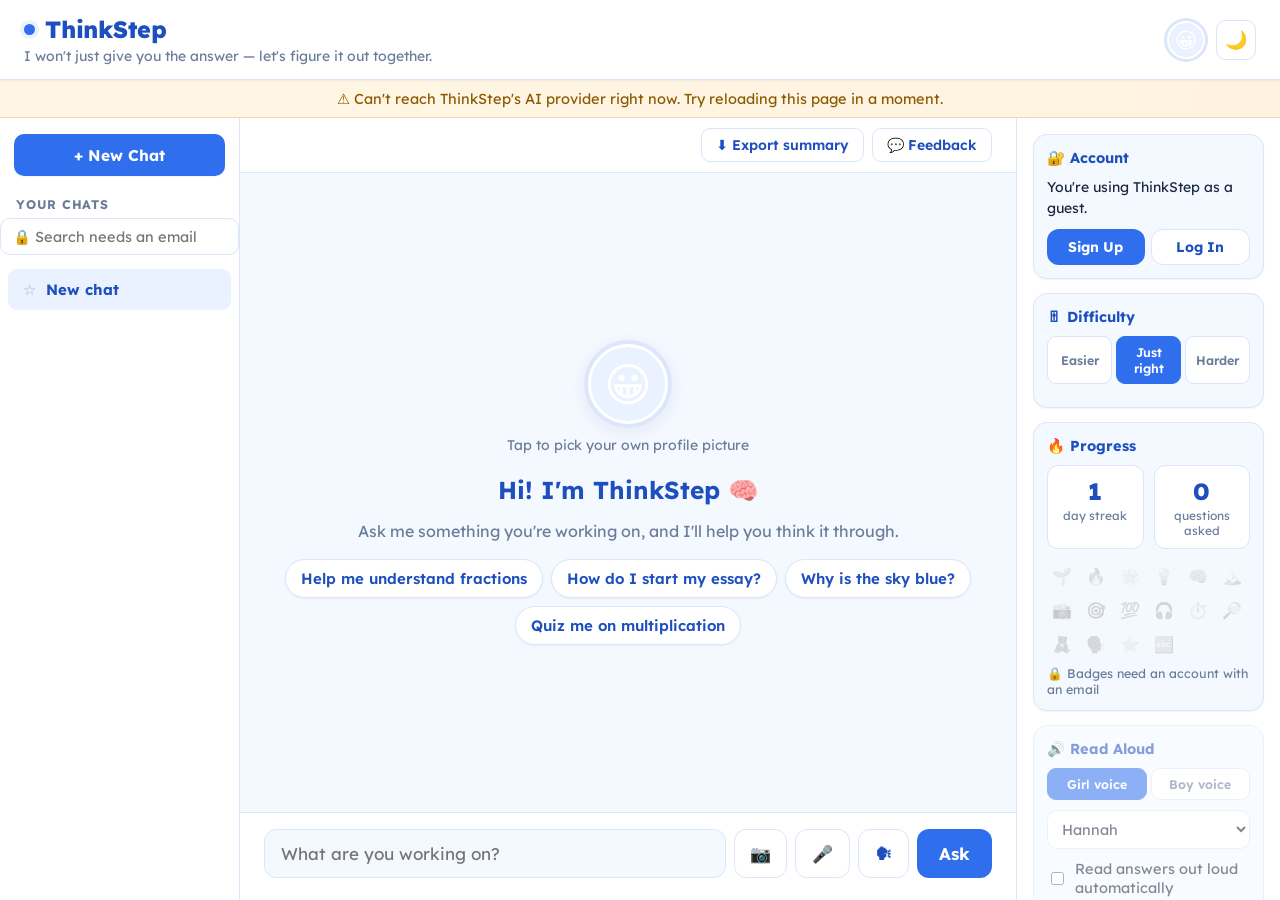
==== static/index.html @ eb40f855 "Install as app, holiday greetings, Groq-only balancer" ====
<!DOCTYPE html>
<html lang="en">
<head>
<meta charset="UTF-8">
<meta name="viewport" content="width=device-width, initial-scale=1.0, maximum-scale=1, viewport-fit=cover">
<title>ThinkStep — Learn, don't just get answers</title>
<link rel="icon" type="image/svg+xml" href="/static/favicon.svg">
<link rel="icon" type="image/png" href="/static/favicon.png">
<link rel="apple-touch-icon" href="/static/apple-touch-icon.png">
<link rel="manifest" href="/manifest.webmanifest">
<meta name="theme-color" content="#2f6fed">
<meta name="mobile-web-app-capable" content="yes">
<meta name="apple-mobile-web-app-capable" content="yes">
<meta name="apple-mobile-web-app-title" content="ThinkStep">
<meta name="apple-mobile-web-app-status-bar-style" content="default">
<link rel="preload" href="/static/fonts/lexend-latin-wght-normal.woff2" as="font" type="font/woff2" crossorigin>
<link rel="stylesheet" href="/static/fonts/lexend.css">
<script>
  // Night mode is applied before the page draws, so it never flashes white.
  try {
    const t = localStorage.getItem('thinkstep_theme');
    if (t === 'dark' || (!t && matchMedia('(prefers-color-scheme: dark)').matches)) {
      document.documentElement.dataset.theme = 'dark';
    }
    if (localStorage.getItem('thinkstep_font') === 'dyslexic') document.documentElement.dataset.font = 'dyslexic';
  } catch (e) {}
</script>
<style>
  button, input, textarea, select { font-family: inherit; } /* lexend */
  :root {
    --bg: #f4f8ff;
    --card: #ffffff;
    --primary: #2f6fed;
    --primary-dark: #1e4fbf;
    --primary-light: #eaf1ff;
    --accent: #7fb2ff;
    --text: #1b2740;
    --muted: #6b7c99;
    --border: #dbe6fb;
    --bubble-user: #2f6fed;
    --bubble-user-text: #ffffff;
    --bubble-ai: #eef4ff;
    --radius: 16px;
    --shadow-sm: 0 1px 2px rgba(30, 60, 130, 0.06);
    --shadow-md: 0 4px 16px rgba(30, 60, 130, 0.08);
    --ease: cubic-bezier(.4,0,.2,1);
  }
  * { box-sizing: border-box; }
  html { scrollbar-width: thin; scrollbar-color: var(--accent) transparent; }
  ::-webkit-scrollbar { width: 8px; height: 8px; }
  ::-webkit-scrollbar-track { background: transparent; }
  ::-webkit-scrollbar-thumb { background: #c3d7fb; border-radius: 8px; }
  ::-webkit-scrollbar-thumb:hover { background: var(--accent); }

  body {
    margin: 0;
    font-family: 'Lexend Variable', 'Segoe UI', system-ui, sans-serif;
    background: var(--bg);
    color: var(--text);
    height: 100vh;
    height: 100dvh;
    overflow: hidden;
    -webkit-font-smoothing: antialiased;
  }
  .app {
    display: grid;
    grid-template-columns: 240px 1fr 264px;
    grid-template-rows: auto auto 1fr;
    height: 100vh;
    height: 100dvh;
  }
  header {
    grid-column: 1 / 4;
    padding: 14px 24px;
    display: flex;
    align-items: center;
    justify-content: space-between;
    border-bottom: 1px solid var(--border);
    background: var(--card);
    box-shadow: var(--shadow-sm);
    position: relative;
    z-index: 2;
  }
  .brand {
    display: flex;
    align-items: center;
    gap: 10px;
    font-weight: 800;
    font-size: 23.5px;
    color: var(--primary-dark);
    letter-spacing: -0.01em;
  }
  .brand span.dot {
    width: 11px;
    height: 11px;
    border-radius: 50%;
    background: var(--primary);
    display: inline-block;
    box-shadow: 0 0 0 4px var(--primary-light);
  }
  .tagline {
    font-size: 14px;
    color: var(--muted);
    margin-top: 3px;
  }
  .model-picker {
    display: flex;
    align-items: center;
    gap: 8px;
  }

  /* CONNECTION BANNER */
  #connBanner {
    display: none;
    grid-column: 1 / 4;
    background: linear-gradient(90deg, #fff6e5, #fff3e0);
    color: #8a5a00;
    border-bottom: 1px solid #f0d9a8;
    padding: 9px 24px;
    font-size: 14.5px;
    text-align: center;
  }
  #connBanner.show { display: block; animation: slideDown .2s var(--ease); }
  #connBanner code {
    background: rgba(0,0,0,0.06);
    padding: 1px 6px;
    border-radius: 5px;
  }

  /* SEASONAL BANNER (summer / back-to-school) */
  #seasonalBanner {
    display: none;
    grid-column: 1 / 4;
    align-items: center;
    justify-content: center;
    gap: 10px;
    padding: 10px 24px;
    font-size: 15px;
    font-weight: 600;
    text-align: center;
  }
  #seasonalBanner.show { display: flex; animation: slideDown .2s var(--ease); }
  #seasonalBanner.summer {
    background: linear-gradient(90deg, #fff8e1, #fff3d6);
    color: #8a6300;
    border-bottom: 1px solid #f5deA0;
  }
  #seasonalBanner.backtoschool {
    background: linear-gradient(90deg, #eaf1ff, #e3edff);
    color: var(--primary-dark);
    border-bottom: 1px solid var(--border);
  }
  #seasonalBanner .close-banner {
    background: none;
    border: none;
    font-size: 17px;
    cursor: pointer;
    color: inherit;
    opacity: .6;
    padding: 0 2px;
  }
  #seasonalBanner .close-banner:hover { opacity: 1; }
  @keyframes slideDown {
    from { opacity: 0; transform: translateY(-6px); }
    to { opacity: 1; transform: translateY(0); }
  }

  /* LEFT SIDEBAR */
  .sidebar-left {
    border-right: 1px solid var(--border);
    background: var(--card);
    display: flex;
    flex-direction: column;
    overflow-y: auto;
  }
  .sidebar-left .section-title {
    padding: 16px 16px 6px;
    font-size: 12.5px;
    letter-spacing: .06em;
    text-transform: uppercase;
    color: var(--muted);
    font-weight: 700;
  }
  #newChatBtn {
    margin: 16px 14px 4px;
    padding: 11px;
    background: var(--primary);
    color: white;
    border: none;
    border-radius: 10px;
    font-weight: 700;
    font-size: 15.5px;
    cursor: pointer;
    box-shadow: var(--shadow-sm);
    transition: background .15s var(--ease), transform .1s var(--ease), box-shadow .15s var(--ease);
  }
  #newChatBtn:hover { background: var(--primary-dark); box-shadow: var(--shadow-md); transform: translateY(-1px); }
  #newChatBtn:active { transform: translateY(0); }
  #chatList {
    list-style: none;
    margin: 0;
    padding: 4px 8px 12px;
    flex: 1;
  }
  #chatList li {
    display: flex;
    align-items: center;
    justify-content: space-between;
    gap: 6px;
    padding: 10px 11px;
    border-radius: 9px;
    cursor: pointer;
    font-size: 15px;
    color: var(--text);
    margin-bottom: 2px;
    transition: background .12s var(--ease);
  }
  #chatList li:hover { background: var(--primary-light); }
  #chatList li.active { background: var(--primary-light); font-weight: 700; color: var(--primary-dark); }
  #chatList li .title {
    overflow: hidden;
    text-overflow: ellipsis;
    white-space: nowrap;
    flex: 1;
  }
  #chatList li .del {
    opacity: 0;
    color: var(--muted);
    font-size: 17px;
    padding: 0 4px;
    transition: opacity .12s var(--ease), color .12s var(--ease);
  }
  #chatList li:hover .del { opacity: 1; }
  #chatList li .del:hover { color: #d64545; }
  /* On any touch device (phones AND tablets — not just narrow screens),
     there's no hover, so the delete button would otherwise be invisible
     and untappable. Show it always when the device has no real hover. */
  @media (hover: none) {
    #chatList li .del { opacity: 1; }
  }

  /* MAIN CHAT */
  .chat-area {
    position: relative;
    display: flex;
    flex-direction: column;
    height: 100%;
    overflow: hidden;
    background: var(--bg);
  }
  .chat-toolbar {
    display: flex;
    justify-content: flex-end;
    gap: 8px;
    padding: 10px 24px;
    border-bottom: 1px solid var(--border);
    background: var(--card);
  }
  #feedbackLink {
    padding: 7px 14px;
    font-size: 14px;
    background: white;
    color: var(--primary-dark);
    border: 1px solid var(--border);
    border-radius: 9px;
    font-weight: 600;
    transition: background .15s var(--ease);
  }
  #feedbackLink:hover { background: var(--primary-light); }
  #exportBtn {
    padding: 7px 14px;
    font-size: 14px;
    background: white;
    color: var(--primary-dark);
    border: 1px solid var(--border);
    border-radius: 9px;
    font-weight: 600;
    transition: background .12s var(--ease), border-color .12s var(--ease);
  }
  #exportBtn:hover { background: var(--primary-light); border-color: var(--accent); }

  main {
    flex: 1;
    min-height: 0;
    overflow-y: auto;
    padding: 24px;
    display: flex;
    flex-direction: column;
    gap: 14px;
  }
  .msg {
    max-width: 75%;
    padding: 12px 16px;
    border-radius: var(--radius);
    line-height: 1.6;
    font-size: 18px;
    white-space: pre-wrap;
    overflow-wrap: anywhere;   /* long links/numbers wrap instead of spilling out */
    box-shadow: var(--shadow-sm);
    animation: msgIn .18s var(--ease);
  }
  @keyframes msgIn {
    from { opacity: 0; transform: translateY(6px); }
    to { opacity: 1; transform: translateY(0); }
  }
  .msg.user {
    align-self: flex-end;
    background: var(--bubble-user);
    color: var(--bubble-user-text);
    border-bottom-right-radius: 4px;
  }
  .msg.ai {
    align-self: flex-start;
    background: var(--bubble-ai);
    border: 1px solid var(--border);
    border-bottom-left-radius: 4px;
  }
  /* real stacked fractions and square roots in the tutor's replies */
  .frac {
    display: inline-flex;
    flex-direction: column;
    align-items: stretch;
    vertical-align: middle;
    text-align: center;
    font-size: .88em;
    line-height: 1.12;
    margin: 0 .14em;
    position: relative;
  }
  .frac .num { padding: 0 .22em .06em; border-bottom: 2px solid currentColor; }
  .frac .den { padding: .06em .22em 0; }
  .frac .sl {
    position: absolute; width: 1px; height: 1px; overflow: hidden;
    clip: rect(0 0 0 0); white-space: nowrap;
  }
  .sqrt { white-space: nowrap; }
  .sqrt .rt { font-size: 1.12em; margin-right: -.04em; }
  .sqrt .rad { border-top: 2px solid currentColor; padding: .05em .14em 0; }
  .msg.ai::before {
    content: "🧠 ThinkStep";
    display: block;
    font-size: 12.5px;
    font-weight: 700;
    color: var(--primary-dark);
    margin-bottom: 4px;
  }
  .typing-dots {
    display: inline-flex;
    gap: 4px;
    align-items: center;
    padding: 2px 0;
  }
  .typing-dots span {
    width: 7px;
    height: 7px;
    border-radius: 50%;
    background: var(--muted);
    animation: typingBounce 1.1s infinite ease-in-out;
  }
  .typing-dots span:nth-child(2) { animation-delay: .15s; }
  .typing-dots span:nth-child(3) { animation-delay: .3s; }
  @keyframes typingBounce {
    0%, 60%, 100% { transform: translateY(0); opacity: .5; }
    30% { transform: translateY(-4px); opacity: 1; }
  }
  .typing-note {
    display: block;
    font-size: 12.5px;
    color: var(--muted);
    margin-top: 6px;
  }
  footer {
    padding: 16px 24px 22px;
    background: var(--card);
    border-top: 1px solid var(--border);
  }
  #form {
    display: flex;
    gap: 8px;
  }
  input#prompt {
    flex: 1;
    min-width: 0;
    padding: 13px 16px;
    border-radius: 12px;
    border: 1px solid var(--border);
    font-size: 17px;
    outline: none;
    background: var(--bg);
    transition: border-color .15s var(--ease), background .15s var(--ease), box-shadow .15s var(--ease);
  }
  input#prompt:focus { border-color: var(--primary); background: white; box-shadow: 0 0 0 3px var(--primary-light); }
  button {
    padding: 0 22px;
    border: none;
    border-radius: 12px;
    background: var(--primary);
    color: white;
    font-size: 17px;
    font-weight: 700;
    cursor: pointer;
    transition: background .15s var(--ease), transform .1s var(--ease), box-shadow .15s var(--ease);
    touch-action: manipulation;
    -webkit-tap-highlight-color: transparent;
  }
  button:hover { background: var(--primary-dark); box-shadow: var(--shadow-md); }
  button:active { transform: translateY(1px); }
  button:disabled { background: #b9c8e6; cursor: not-allowed; box-shadow: none; transform: none; }
  .empty-state {
    margin: auto;
    text-align: center;
    color: var(--muted);
    animation: msgIn .25s var(--ease);
  }
  .empty-state h2 { color: var(--primary-dark); margin-bottom: 6px; font-size: 24.5px; }
  .holiday-note {
    display: inline-block; background: var(--primary-light); color: var(--primary-dark);
    border: 1px solid var(--border); border-radius: 999px; padding: 6px 14px;
    font-size: 14.5px; font-weight: 600; margin: 0 0 10px; max-width: 100%;
    animation: holidayPop .5s var(--ease);
  }
  @keyframes holidayPop { from { opacity: 0; transform: scale(.92); } to { opacity: 1; transform: none; } }
  @media (prefers-reduced-motion: reduce) { .holiday-note { animation: none; } }
  .starter-row { display: flex; flex-wrap: wrap; justify-content: center; gap: 8px; margin-top: 18px; }
  .starter-chip {
    background: white; color: var(--primary-dark); border: 1px solid var(--border);
    border-radius: 999px; padding: 9px 15px; font-size: 15px; font-weight: 600;
    box-shadow: var(--shadow-sm);
  }
  .starter-chip:hover { background: var(--primary-light); border-color: var(--primary); }
  .timer-display.done { color: #1f9d55; animation: timerPop .5s var(--ease) 3; }
  @keyframes timerPop { 50% { transform: scale(1.08); } }
  #jumpDown {
    position: absolute; left: 50%; bottom: 92px; transform: translateX(-50%);
    display: none; padding: 7px 14px; border-radius: 999px; font-size: 14px;
    box-shadow: var(--shadow-md); z-index: 5;
  }
  #jumpDown.show { display: block; }
  @media (prefers-reduced-motion: reduce) {
    *, *::before, *::after { animation: none !important; transition: none !important; }
  }

  /* MIC BUTTON */
  #micBtn, #talkBtn {
    padding: 0 16px;
    background: white;
    color: var(--primary-dark);
    border: 1px solid var(--border);
  }
  #micBtn:hover, #talkBtn:hover { background: var(--primary-light); }
  #micBtn.recording {
    background: #d64545;
    color: white;
    border-color: #d64545;
    animation: pulse 1.1s infinite;
  }
  @keyframes pulse {
    0%, 100% { box-shadow: 0 0 0 0 rgba(214,69,69,.4); }
    50% { box-shadow: 0 0 0 6px rgba(214,69,69,0); }
  }
  #micBtn:disabled { opacity: .4; cursor: not-allowed; }

  /* ---------- HOMEWORK PHOTOS ---------- */
  #photoBtn {
    padding: 0 15px;
    background: white;
    color: var(--primary-dark);
    border: 1px solid var(--border);
  }
  #photoBtn:hover { background: var(--primary-light); }
  #photoBtn.has-photo { background: #e8f8ee; border-color: #22c55e; }
  #photoPreview {
    display: none;
    align-items: center;
    gap: 12px;
    margin-bottom: 10px;
    padding: 8px 10px;
    background: #f0fbf4;
    border: 1px solid #bfe9cf;
    border-radius: 14px;
    animation: msgIn .2s var(--ease);
  }
  #photoPreview.show { display: flex; }
  #photoPreview img {
    width: 54px; height: 54px; object-fit: cover;
    border-radius: 10px; border: 2px solid white; box-shadow: var(--shadow-sm);
  }
  #photoPreview .pp-text { flex: 1; font-size: 14.5px; color: #1d5b36; line-height: 1.35; }
  #photoPreview .pp-text small { display: block; color: #4f7a60; font-size: 12.5px; margin-top: 2px; }
  #photoPreview .pp-remove {
    background: white; color: #1d5b36; border: 1px solid #bfe9cf;
    width: 32px; height: 32px; padding: 0; border-radius: 50%; font-size: 15px; box-shadow: none;
  }
  #photoPreview .pp-remove:hover { background: #e3f6ea; }

  .photo-wrap {
    position: relative;
    display: block;
    width: min(340px, 100%);
    margin: 2px 0 10px auto;
    border-radius: 12px;
    overflow: hidden;
    cursor: zoom-in;
    background: #fff;
    box-shadow: 0 2px 10px rgba(0,0,0,.12);
  }
  .photo-wrap:last-child { margin-bottom: 2px; }
  .photo-wrap img { display: block; width: 100%; height: auto; }
  .photo-gone {
    font-size: 14px; opacity: .85; font-style: italic; margin-bottom: 6px;
  }
  /* while the photo is being read: a soft green scan line sweeps down */
  .photo-wrap.scanning::after {
    content: "";
    position: absolute; left: 0; right: 0; top: 0; height: 34%;
    background: linear-gradient(180deg, rgba(34,197,94,0) 0%, rgba(34,197,94,.28) 85%, rgba(34,197,94,.9) 100%);
    animation: photoScan 1.4s ease-in-out infinite;
  }
  @keyframes photoScan { from { transform: translateY(-100%); } to { transform: translateY(300%); } }

  /* the green box */
  .hw-box {
    position: absolute;
    border: 3px solid #22c55e;
    border-radius: 8px;
    /* gently dims the rest of the photo so the box stands out */
    box-shadow: 0 0 0 9999px rgba(15, 30, 20, .22), 0 0 16px 2px rgba(34,197,94,.75), inset 0 0 12px rgba(34,197,94,.35);
    pointer-events: none;
    animation: hwBoxIn .55s cubic-bezier(.2,.9,.3,1.2) both, hwBoxGlow 1.6s ease-in-out .6s 2;
  }
  .hw-box.all { box-shadow: 0 0 16px 2px rgba(34,197,94,.6); }
  @keyframes hwBoxIn {
    from { opacity: 0; transform: scale(1.18); }
    to   { opacity: 1; transform: scale(1); }
  }
  @keyframes hwBoxGlow {
    50% { border-color: #4ade80; filter: drop-shadow(0 0 6px rgba(74,222,128,.9)); }
  }
  .hw-tag {
    position: absolute;
    left: -3px; top: -27px;
    background: #16a34a;
    color: white;
    font-size: 12.5px;
    font-weight: 700;
    white-space: nowrap;
    padding: 3px 9px;
    border-radius: 7px 7px 7px 0;
    box-shadow: 0 2px 6px rgba(0,0,0,.2);
  }
  .hw-tag.inside { top: auto; bottom: 3px; left: 3px; border-radius: 6px; }

  /* big view of the photo, with every problem it found */
  #photoViewer {
    position: fixed; inset: 0; z-index: 200;
    display: none; align-items: center; justify-content: center; flex-direction: column;
    background: rgba(10, 20, 40, .82);
    padding: 20px;
  }
  #photoViewer.open { display: flex; animation: msgIn .2s var(--ease); }
  #photoViewer .pv-stage { position: relative; max-width: min(900px, 96vw); }
  #photoViewer .pv-stage img {
    display: block; max-width: 100%; max-height: 74vh; border-radius: 12px;
  }
  #photoViewer .pv-box {
    position: absolute;
    border: 2px dashed rgba(74,222,128,.95);
    border-radius: 8px;
    background: rgba(34,197,94,.08);
    cursor: pointer;
    padding: 0; box-shadow: none; min-height: 0;
    transition: background .15s var(--ease), border-color .15s var(--ease);
  }
  #photoViewer .pv-box:hover { background: rgba(34,197,94,.22); border-style: solid; }
  #photoViewer .pv-box.focus { border: 3px solid #22c55e; box-shadow: 0 0 18px rgba(34,197,94,.8); background: transparent; }
  #photoViewer .pv-box span {
    position: absolute; left: -2px; top: -24px;
    background: #16a34a; color: white; font-size: 12px; font-weight: 700;
    padding: 2px 8px; border-radius: 6px 6px 6px 0; white-space: nowrap;
  }
  #photoViewer .pv-hint { color: #dfe8ff; font-size: 15px; margin-top: 14px; text-align: center; }
  #photoViewer .pv-close {
    position: absolute; top: 14px; right: 16px;
    width: 42px; height: 42px; padding: 0; border-radius: 50%;
    background: rgba(255,255,255,.15); font-size: 20px;
  }
  .chat-area.drag-over::after {
    content: "📸 Drop your homework photo here";
    position: absolute; inset: 10px; z-index: 20;
    display: flex; align-items: center; justify-content: center;
    border: 3px dashed #22c55e; border-radius: 18px;
    background: rgba(240, 251, 244, .92);
    color: #1d5b36; font-size: 20px; font-weight: 700;
    pointer-events: none;
  }

  /* RIGHT SIDEBAR */
  .sidebar-right {
    border-left: 1px solid var(--border);
    background: var(--card);
    overflow-y: auto;
    padding: 16px;
  }
  .tool-card {
    background: var(--bg);
    border: 1px solid var(--border);
    border-radius: 14px;
    padding: 13px;
    margin-bottom: 14px;
    box-shadow: var(--shadow-sm);
    transition: box-shadow .15s var(--ease);
  }
  .tool-card:hover { box-shadow: var(--shadow-md); }
  .tool-card h3 {
    margin: 0 0 10px;
    font-size: 14.5px;
    color: var(--primary-dark);
    display: flex;
    align-items: center;
    gap: 6px;
  }
  .timer-display {
    font-size: 33.5px;
    font-weight: 800;
    text-align: center;
    color: var(--primary-dark);
    margin: 4px 0 10px;
    letter-spacing: .02em;
    font-variant-numeric: tabular-nums;
  }
  .timer-controls {
    display: flex;
    gap: 6px;
  }
  .feedback-card { background: linear-gradient(160deg, var(--primary-light), var(--card)); }
  .feedback-card-text {
    font-size: 13.5px;
    color: var(--muted);
    line-height: 1.5;
    margin: 0 0 10px;
  }
  .feedback-card-btn {
    display: block;
    text-align: center;
    text-decoration: none;
    box-shadow: var(--shadow-sm);
    transition: background .15s var(--ease), transform .1s var(--ease);
  }
  .feedback-card-btn:hover { background: var(--primary-dark); transform: translateY(-1px); }

  .timer-controls button, .tool-card .small-btn {
    flex: 1;
    padding: 8px;
    font-size: 14px;
    border-radius: 9px;
    background: var(--primary);
    color: white;
    border: none;
    cursor: pointer;
    font-weight: 600;
  }
  .timer-controls button.secondary {
    background: white;
    color: var(--primary-dark);
    border: 1px solid var(--border);
  }
  textarea#notes {
    width: 100%;
    min-height: 90px;
    border-radius: 10px;
    border: 1px solid var(--border);
    padding: 9px;
    font-size: 14.5px;
    font-family: inherit;
    resize: vertical;
    background: white;
    transition: border-color .15s var(--ease), box-shadow .15s var(--ease);
  }
  textarea#notes:focus { outline: none; border-color: var(--primary); box-shadow: 0 0 0 3px var(--primary-light); }
  .formula-subject {
    font-size: 13.5px;
    font-weight: 700;
    color: var(--primary-dark);
    margin: 10px 0 4px;
  }
  .formula-subject:first-child { margin-top: 0; }
  .formula-hint {
    font-size: 12.5px;
    color: var(--muted);
    margin-bottom: 8px;
    line-height: 1.4;
  }
  .formula-list {
    margin: 0;
    padding-left: 16px;
    font-size: 14px;
    color: var(--text);
    line-height: 1.65;
  }
  #explainBtn {
    width: 100%;
  }

  /* DIFFICULTY TOGGLE */
  .difficulty-row {
    display: flex;
    gap: 4px;
    margin-bottom: 10px;
  }
  .difficulty-row button {
    flex: 1;
    padding: 7px 4px;
    font-size: 12.5px;
    border-radius: 9px;
    background: white;
    color: var(--muted);
    border: 1px solid var(--border);
    cursor: pointer;
    font-weight: 600;
  }
  .difficulty-row button.active {
    background: var(--primary);
    color: white;
    border-color: var(--primary);
  }

  /* ACCOUNT CARD */
  .account-status {
    font-size: 14px;
    color: var(--text);
    line-height: 1.5;
    margin-bottom: 10px;
  }
  .account-status strong { color: var(--primary-dark); }
  .account-status .guest-bar {
    height: 6px;
    border-radius: 4px;
    background: var(--border);
    margin-top: 8px;
    overflow: hidden;
  }
  .account-status .guest-bar-fill {
    height: 100%;
    background: var(--primary);
    border-radius: 4px;
    transition: width .2s var(--ease);
  }
  .account-status .guest-bar-fill.low { background: #d64545; }
  .account-buttons {
    display: flex;
    gap: 6px;
  }
  .account-buttons button {
    flex: 1;
    padding: 8px;
    font-size: 14px;
  }
  .account-buttons button.secondary {
    background: white;
    color: var(--primary-dark);
    border: 1px solid var(--border);
  }

  /* ACCOUNT MODAL */
  #accountOverlay {
    display: none;
    position: fixed;
    inset: 0;
    background: rgba(20, 30, 60, 0.45);
    z-index: 100;
    align-items: center;
    justify-content: center;
    padding: 16px;
  }
  #accountOverlay.open { display: flex; }
  #forgotPasswordOverlay {
    display: none;
    position: fixed;
    inset: 0;
    background: rgba(20, 30, 60, 0.45);
    z-index: 101;
    align-items: center;
    justify-content: center;
    padding: 16px;
  }
  #forgotPasswordOverlay.open { display: flex; }
  #ageOverlay {
    display: none;
    position: fixed;
    inset: 0;
    background: rgba(20, 30, 60, 0.45);
    z-index: 102;
    align-items: center;
    justify-content: center;
    padding: 16px;
  }
  #ageOverlay.open { display: flex; }
  /* messages from ThinkStep itself (limits, errors) rather than the tutor */
  .msg.ai.notice { background: #fff8ec; border-color: #f5d6a1; color: #6b4a12; }
  .link-btn {
    background: none;
    border: none;
    color: var(--primary);
    font-weight: 700;
    cursor: pointer;
    padding: 0;
    font-size: 13.5px;
  }
  .account-modal {
    background: white;
    border-radius: 18px;
    padding: 26px;
    width: 100%;
    max-width: 360px;
    box-shadow: var(--shadow-md);
    animation: msgIn .18s var(--ease);
  }
  .account-modal h2 {
    margin: 0 0 4px;
    font-size: 21.5px;
    color: var(--primary-dark);
  }
  .account-modal .sub {
    font-size: 14px;
    color: var(--muted);
    margin-bottom: 18px;
  }
  .account-modal label {
    display: block;
    font-size: 13.5px;
    font-weight: 700;
    color: var(--text);
    margin-bottom: 4px;
    margin-top: 12px;
  }
  .account-modal input, .account-modal select {
    width: 100%;
    padding: 10px 12px;
    border-radius: 10px;
    border: 1px solid var(--border);
    font-size: 15.5px;
    font-family: inherit;
    background: white;
    color: var(--text);
  }
  .account-modal input:focus, .account-modal select:focus { outline: none; border-color: var(--primary); box-shadow: 0 0 0 3px var(--primary-light); }
  .account-modal .remember-row {
    display: flex;
    align-items: center;
    gap: 8px;
    font-size: 14.5px;
    font-weight: 600;
    color: var(--text);
    margin-top: 14px;
    cursor: pointer;
  }
  .account-modal .remember-row input {
    width: auto;
    margin: 0;
    cursor: pointer;
  }
  .account-modal .field-hint {
    font-size: 13px;
    color: var(--muted);
    margin-top: 6px;
    line-height: 1.4;
  }
  #ageFieldWrap { margin-top: 14px; }
  .account-modal .error-msg {
    display: none;
    background: #fff0ef;
    color: #a5321f;
    border: 1px solid #f3c6c1;
    border-radius: 8px;
    padding: 8px 10px;
    font-size: 14px;
    margin-top: 14px;
  }
  .account-modal .error-msg.show { display: block; }
  .account-modal .submit-btn {
    width: 100%;
    margin-top: 18px;
    padding: 12px;
  }
  .account-modal .switch-mode {
    text-align: center;
    margin-top: 14px;
    font-size: 14px;
    color: var(--muted);
  }
  .account-modal .switch-mode button {
    background: none;
    border: none;
    color: var(--primary);
    font-weight: 700;
    cursor: pointer;
    padding: 0;
    font-size: 14px;
  }
  .account-modal .close-btn {
    float: right;
    background: none;
    border: none;
    color: var(--muted);
    font-size: 20px;
    cursor: pointer;
    padding: 0;
    line-height: 1;
  }

  /* STREAK / PROGRESS */
  .streak-stats {
    display: flex;
    gap: 10px;
  }
  .streak-stat {
    flex: 1;
    text-align: center;
    background: white;
    border: 1px solid var(--border);
    border-radius: 11px;
    padding: 10px 4px;
  }
  .streak-stat .num {
    font-size: 23.5px;
    font-weight: 800;
    color: var(--primary-dark);
  }
  .streak-stat .label {
    font-size: 12px;
    color: var(--muted);
    margin-top: 2px;
  }

  /* MOBILE / TABLET NAV TOGGLES (hidden on desktop) */
  .nav-toggle {
    display: none;
    padding: 0 12px;
    background: white;
    color: var(--primary-dark);
    border: 1px solid var(--border);
    font-size: 20px;
    line-height: 1;
    border-radius: 10px;
  }
  .header-left {
    display: flex;
    align-items: center;
    gap: 10px;
    min-width: 0;
  }
  #overlay {
    display: none;
    position: fixed;
    inset: 0;
    background: rgba(20, 30, 60, 0.35);
    z-index: 30;
  }
  #overlay.show { display: block; }

  /* ===== TABLET (<= 1000px): right sidebar becomes a drawer ===== */
  @media (max-width: 1000px) {
    .app {
      grid-template-columns: 240px 1fr;
    }
    .sidebar-right {
      position: fixed;
      top: 0;
      right: 0;
      bottom: 0;
      width: 280px;
      max-width: 85vw;
      z-index: 40;
      transform: translateX(100%);
      transition: transform .22s var(--ease);
      box-shadow: -6px 0 24px rgba(20,30,60,0.15);
    }
    .sidebar-right.open { transform: translateX(0); }
    #toolsToggle { display: inline-flex; align-items: center; justify-content: center; }
  }

  /* ===== MOBILE (<= 680px): both sidebars become drawers, stacked layout ===== */
  @media (max-width: 680px) {
    /* a simple top-to-bottom stack: header, chat (fills the rest), typing box at the bottom */
    .app {
      display: flex;
      flex-direction: column;
    }
    .chat-area { flex: 1; min-height: 0; }
    .sidebar-left {
      position: fixed;
      top: 0;
      left: 0;
      bottom: 0;
      width: 260px;
      max-width: 85vw;
      z-index: 40;
      transform: translateX(-100%);
      transition: transform .22s var(--ease);
      box-shadow: 6px 0 24px rgba(20,30,60,0.15);
      padding-top: env(safe-area-inset-top);
      -webkit-overflow-scrolling: touch;
    }
    .sidebar-left.open { transform: translateX(0); }
    #menuToggle { display: inline-flex; align-items: center; justify-content: center; }

    body.drawer-open { overflow: hidden; }

    header {
      padding: 10px 12px;
      padding-top: calc(10px + env(safe-area-inset-top));
      min-height: 52px;
    }
    .header-left { gap: 6px; }
    .brand { font-size: 19px; }
    .brand span.dot { width: 9px; height: 9px; box-shadow: 0 0 0 3px var(--primary-light); }
    .tagline { display: none; }
    .model-picker { gap: 6px; }

    .nav-toggle { min-width: 42px; min-height: 42px; font-size: 21.5px; }

    .chat-toolbar { padding: 6px 12px; gap: 6px; }
    #exportBtn, #feedbackLink { min-height: 34px; padding: 5px 11px; font-size: 13.5px; }

    main { padding: 14px; gap: 10px; -webkit-overflow-scrolling: touch; }
    .msg { max-width: 90%; font-size: 17px; padding: 11px 14px; }
    .empty-state h2 { font-size: 21.5px; }
    .empty-state p { font-size: 15.5px; }

    footer {
      padding: 10px 12px calc(12px + env(safe-area-inset-bottom));
      position: sticky;
      bottom: 0;
    }
    #form { gap: 6px; }
    input#prompt { font-size: 17px; padding: 12px 13px; min-height: 46px; min-width: 0; } /* 16px+ avoids iOS zoom */
    button { padding: 0 16px; min-height: 46px; }
    #send { min-width: 58px; padding: 0 12px; }
    #micBtn, #photoBtn, #talkBtn { padding: 0; min-width: 42px; width: 42px; font-size: 18px; }
    .msg.user { margin-right: 34px; }
    .msg-avatar { right: -34px; width: 28px; height: 28px; font-size: 16px; }

    /* Right sidebar drawer: bigger touch targets everywhere inside */
    .sidebar-right {
      padding-top: calc(16px + env(safe-area-inset-top));
      padding-bottom: calc(16px + env(safe-area-inset-bottom));
      -webkit-overflow-scrolling: touch;
    }
    .tool-card { padding: 14px; }
    .account-modal select, .account-modal input { min-height: 40px; font-size: 17px; }
    .difficulty-row button { min-height: 38px; font-size: 13.5px; }
    .timer-controls button { min-height: 40px; }
    #chatList li { padding: 12px 12px; font-size: 16px; }
    #chatList li .del { opacity: 1; padding: 4px 6px; font-size: 19px; }
    #newChatBtn { min-height: 46px; font-size: 17px; }
  }

  /* ===== NIGHT MODE — soft navy, not harsh black ===== */
  :root[data-theme="dark"] {
    --bg: #111a2e;
    --card: #17223a;
    --primary: #5b8cff;
    --primary-dark: #9cb8ff;
    --primary-light: #1f2c4b;
    --accent: #4a6db5;
    --text: #e2e8f5;
    --muted: #94a3c0;
    --border: #27344f;
    --bubble-user: #3d6fe0;
    --bubble-ai: #1c2843;
    --shadow-sm: 0 1px 2px rgba(0, 0, 0, 0.25);
    --shadow-md: 0 4px 16px rgba(0, 0, 0, 0.3);
    color-scheme: dark;
  }
  :root[data-theme="dark"] :is(#feedbackLink, #exportBtn, .starter-chip, #micBtn, #talkBtn:not(.on), #photoBtn,
      .timer-controls button.secondary, textarea#notes, .difficulty-row button, .account-buttons button.secondary,
      .account-modal, .account-modal input, .account-modal select, .streak-stat, .nav-toggle, .icon-btn,
      input#prompt:focus, .photo-wrap, #photoPreview .pp-remove, .quiz-chip.ghost, .voice-select) {
    background: var(--card);
  }
  :root[data-theme="dark"] :is(button:hover, #newChatBtn:hover, .feedback-card-btn:hover) { background: #4a7cf0; }
  :root[data-theme="dark"] :is(.difficulty-row button:hover, .account-buttons button.secondary:hover,
      .timer-controls button.secondary:hover, .starter-chip:hover, #micBtn:hover, #photoBtn:hover,
      .icon-btn:hover, .nav-toggle:hover, #feedbackLink:hover, #exportBtn:hover, .quiz-chip.ghost:hover) {
    background: var(--primary-light);
  }
  :root[data-theme="dark"] .difficulty-row button.active:not(#_) { background: var(--primary); color: #fff; border-color: var(--primary); }
  :root[data-theme="dark"] button:disabled { background: #2b3856; color: #8090b0; }
  :root[data-theme="dark"] .msg.ai.notice { background: #2a2416; border-color: #4d4122; color: #ead9b0; }
  :root[data-theme="dark"] .account-modal .error-msg { background: #351e1e; color: #f3b4ab; border-color: #5a2d2a; }
  :root[data-theme="dark"] #photoPreview { background: #15291f; border-color: #24513a; }
  :root[data-theme="dark"] #photoPreview .pp-text { color: #a9e5c0; }
  :root[data-theme="dark"] #photoPreview .pp-text small { color: #86b99a; }
  :root[data-theme="dark"] #connBanner { background: #2c2414; color: #f0d79c; border-color: #4d4122; }
  :root[data-theme="dark"] #seasonalBanner.summer { background: #2c2414; color: #f0d79c; border-color: #4d4122; }
  :root[data-theme="dark"] #seasonalBanner.backtoschool { background: #1a2846; color: #c7d7ff; border-color: #2b3c64; }
  :root[data-theme="dark"] ::-webkit-scrollbar-thumb { background: #2f3d5c; }
  :root[data-theme="dark"] :is(#accountOverlay, #forgotPasswordOverlay, #ageOverlay, #emailOverlay) { background: rgba(3, 8, 20, 0.6); }
  body, header, .sidebar-left, .sidebar-right, .tool-card, .msg, footer, input#prompt {
    transition: background-color .35s var(--ease), color .35s var(--ease), border-color .35s var(--ease);
  }
  .icon-btn {
    background: white; color: var(--primary-dark); border: 1px solid var(--border);
    border-radius: 10px; padding: 0; width: 40px; height: 40px; font-size: 18px; line-height: 1;
    box-shadow: none;
  }
  .icon-btn:hover { background: var(--primary-light); box-shadow: none; }

  /* ===== BADGES — quiet little shelf, gentle toast ===== */
  .badge-shelf { display: flex; flex-wrap: wrap; gap: 4px; margin-top: 12px; }
  .badge {
    width: 30px; height: 30px; border-radius: 9px; display: grid; place-items: center;
    font-size: 16px; background: var(--primary-light); cursor: default; position: relative;
  }
  .badge.locked { filter: grayscale(1); opacity: .22; background: transparent; }
  .badge.fresh { animation: badgeIn .7s var(--ease); }
  @keyframes badgeIn { 0% { transform: scale(.4); opacity: 0; } 60% { transform: scale(1.12); opacity: 1; } 100% { transform: scale(1); } }
  .badge-count { font-size: 12.5px; color: var(--muted); margin-top: 6px; }
  #toast {
    position: fixed; left: 50%; bottom: 92px; transform: translate(-50%, 10px);
    background: var(--card); color: var(--text); border: 1px solid var(--border);
    box-shadow: var(--shadow-md); border-radius: 999px; padding: 8px 16px; font-size: 14.5px;
    opacity: 0; pointer-events: none; transition: opacity .35s var(--ease), transform .35s var(--ease); z-index: 200;
    white-space: nowrap; max-width: calc(100vw - 32px); overflow: hidden; text-overflow: ellipsis;
  }
  #toast.show { opacity: 1; transform: translate(-50%, 0); }

  /* ===== QUIZ ===== */
  .quiz-offer { display: flex; flex-wrap: wrap; align-items: center; gap: 6px; margin-top: 10px; white-space: normal; }
  .quiz-offer .lbl { font-size: 14px; color: var(--muted); margin-right: 2px; }
  .quiz-chip { padding: 6px 13px; font-size: 14.5px; border-radius: 999px; min-height: 0; }
  .quiz-chip.ghost { background: white; color: var(--muted); border: 1px solid var(--border); box-shadow: none; }
  .quiz-chip.ghost:hover { background: var(--primary-light); }
  #quizPill {
    display: none; align-items: center; gap: 8px; font-size: 14px; color: var(--primary-dark);
    background: var(--primary-light); border-radius: 999px; padding: 5px 6px 5px 12px; margin-right: auto;
  }
  #quizPill.show { display: inline-flex; }
  #quizPill button { background: transparent; color: var(--muted); padding: 0 6px; font-size: 13px; box-shadow: none; min-height: 0; }
  #quizPill button:hover { color: var(--text); background: transparent; }

  /* ===== READ ALOUD ===== */
  .say-btn {
    display: inline-flex; align-items: center; justify-content: center; vertical-align: middle;
    margin-left: 6px; width: 28px; height: 28px; padding: 0; border-radius: 50%;
    background: transparent; color: var(--muted); font-size: 15px; box-shadow: none; opacity: .55;
    transition: opacity .2s, background .2s;
  }
  .msg.ai:hover .say-btn, .say-btn:focus-visible, .say-btn.playing { opacity: 1; }
  .say-btn:hover { background: var(--primary-light); color: var(--primary-dark); box-shadow: none; }
  .say-btn.playing { color: var(--primary); animation: sayPulse 1.2s ease-in-out infinite; }
  .say-btn.loading { animation: sayPulse .6s ease-in-out infinite; }
  @keyframes sayPulse { 50% { transform: scale(1.15); } }
  @media (hover: none) { .say-btn { opacity: .85; } }
  .voice-row { margin-bottom: 10px; }
  .voice-select {
    width: 100%; padding: 8px 10px; border: 1px solid var(--border); border-radius: 10px;
    background: white; color: var(--text); font-size: 14.5px; margin-bottom: 10px;
  }
  .switch-row { display: flex; align-items: center; gap: 8px; font-size: 14.5px; cursor: pointer; margin-bottom: 8px; }
  .switch-row input { width: 17px; height: 17px; accent-color: var(--primary); }
  .voice-note { font-size: 12.5px; color: var(--muted); margin-top: 6px; min-height: 1em; }
  .report-row { margin-top: 12px; font-size: 13.5px; color: var(--muted); }
  .report-row select { margin-top: 4px; }

  #emailOverlay {
    display: none; position: fixed; inset: 0; background: rgba(20, 30, 60, 0.45);
    z-index: 110; align-items: center; justify-content: center; padding: 16px;
  }
  #emailOverlay.open { display: flex; }
  #addEmailBtn { display: none; font-size: 13.5px; padding: 6px 11px; border-radius: 999px; background: #fef3c7;
                 color: #92400e; border: 1px solid #fcd34d; box-shadow: none; white-space: nowrap; }
  #addEmailBtn.show { display: inline-flex; align-items: center; }
  #addEmailBtn:hover { background: #fde68a; }
  #installBtn { display: none; font-size: 13.5px; padding: 6px 11px; border-radius: 999px; background: var(--primary-light);
                color: var(--primary-dark); border: 1px solid var(--border); box-shadow: none; white-space: nowrap; }
  #installBtn.show { display: inline-flex; align-items: center; }
  #installBtn:hover { border-color: var(--primary); }
  @media (max-width: 640px) { #installBtn .install-label { display: none; } #installBtn { padding: 6px 9px; } }
  .install-steps { margin: 8px 0 4px; padding-left: 22px; font-size: 15px; line-height: 1.8; color: var(--text); text-align: left; }
  .unlock-list { margin: 8px 0 14px; padding-left: 20px; font-size: 14.5px; line-height: 1.7; color: var(--text); }
  .lock-note { font-size: 12.5px; color: var(--muted); margin-top: 6px; }
  .feature-locked { opacity: .55; }

  /* ===== READING FONT (dyslexia-friendly option) ===== */
  @font-face { font-family: 'OpenDyslexic'; src: url('/static/fonts/opendyslexic-regular.woff2') format('woff2');
               font-weight: 400; font-display: swap; }
  @font-face { font-family: 'OpenDyslexic'; src: url('/static/fonts/opendyslexic-bold.woff2') format('woff2');
               font-weight: 700; font-display: swap; }
  :root[data-font="dyslexic"] body, :root[data-font="dyslexic"] button,
  :root[data-font="dyslexic"] input, :root[data-font="dyslexic"] textarea, :root[data-font="dyslexic"] select {
    font-family: 'OpenDyslexic', 'Lexend Variable', sans-serif;
  }
  :root[data-font="dyslexic"] .msg { line-height: 1.75; letter-spacing: .02em; word-spacing: .14em; font-size: 17px; }

  /* ===== CHECK MY WORK ===== */
  .pp-modes { display: flex; gap: 6px; margin-top: 6px; flex-wrap: wrap; }
  .pp-mode { padding: 5px 11px; font-size: 13.5px; border-radius: 999px; min-height: 0;
             background: white; color: #1d5b36; border: 1px solid #bfe9cf; box-shadow: none; }
  .pp-mode:hover { background: #e3f6ea; box-shadow: none; }
  .pp-mode.on { background: #16a34a; color: white; border-color: #16a34a; }
  :root[data-theme="dark"] .pp-mode:not(.on) { background: var(--card); color: #a9e5c0; border-color: #24513a; }
  .step-ok {
    position: absolute; width: 22px; height: 22px; border-radius: 50%; background: #16a34a; color: white;
    font-size: 13px; font-weight: 800; display: grid; place-items: center; transform: translate(-50%, -50%);
    box-shadow: 0 0 0 2px white; pointer-events: none; animation: stepPop .35s var(--ease) both;
  }
  .step-bad {
    position: absolute; border: 3px solid #f97316; border-radius: 8px; pointer-events: none;
    box-shadow: 0 0 0 9999px rgba(15, 23, 42, .18), 0 0 14px rgba(249,115,22,.75);
    animation: stepPop .45s var(--ease) both, badGlow 1.6s ease-in-out .5s 3;
  }
  .step-bad .hw-tag { background: #ea580c; }
  .step-allgood { position: absolute; left: 8px; bottom: 8px; background: #16a34a; color: white; font-size: 13px;
                  font-weight: 700; padding: 4px 10px; border-radius: 999px; pointer-events: none; }
  @keyframes stepPop { from { transform: translate(-50%, -50%) scale(.3); opacity: 0; } }
  .step-bad { animation-name: badIn, badGlow; }
  @keyframes badIn { from { opacity: 0; transform: scale(1.15); } }
  @keyframes badGlow { 50% { border-color: #fdba74; } }

  /* ===== ANSWER TOOLS (read aloud + explain simple) ===== */
  .simple-btn {
    margin-left: 4px; padding: 3px 10px; font-size: 13px; border-radius: 999px; min-height: 0; vertical-align: middle;
    background: transparent; color: var(--muted); border: 1px solid var(--border); box-shadow: none; opacity: .75;
  }
  .msg.ai:hover .simple-btn, .simple-btn:focus-visible { opacity: 1; }
  .simple-btn:hover { background: var(--primary-light); color: var(--primary-dark); box-shadow: none; }
  @media (hover: none) { .simple-btn { opacity: .9; } }

  /* ===== PROFILE PICTURE ===== */
  /* the avatar button wears a progress ring: how close you are to unlocking the next emojis */
  .avatar-btn { width: 44px; height: 44px; border-radius: 50%; padding: 3px; font-size: 22px; line-height: 1; border: none;
                background: conic-gradient(var(--primary) calc(var(--p, 0) * 1%), var(--border) 0); box-shadow: none;
                position: relative; flex-shrink: 0; }
  .avatar-btn:hover { background: conic-gradient(var(--primary-dark) calc(var(--p, 0) * 1%), var(--border) 0); box-shadow: none; }
  .avatar-btn .av-in { width: 100%; height: 100%; border-radius: 50%; display: grid; place-items: center;
                       background: var(--primary-light); overflow: hidden; border: 2px solid var(--card); }
  .avatar-btn .av-lvl { position: absolute; right: -4px; bottom: -4px; min-width: 18px; height: 18px; padding: 0 4px;
                        border-radius: 999px; background: var(--primary); color: #fff; font-size: 11px; font-weight: 800;
                        display: grid; place-items: center; border: 2px solid var(--card); line-height: 1; }
  .avatar-btn.levelup { animation: avPop .7s var(--ease) 3; }
  @keyframes avPop { 50% { transform: scale(1.22) rotate(-8deg); } }
  .avatar-btn img, .avatar-big img, .msg-avatar img, .hero-avatar img { width: 100%; height: 100%; object-fit: cover; display: block; }
  /* your picture next to everything you send */
  .msg.user { position: relative; margin-right: 40px; }
  .msg-avatar { position: absolute; right: -40px; bottom: 0; width: 32px; height: 32px; border-radius: 50%;
                display: grid; place-items: center; font-size: 18px; line-height: 1; white-space: normal;
                background: var(--primary-light); border: 2px solid var(--card); overflow: hidden;
                box-shadow: var(--shadow-sm); user-select: none; pointer-events: none; }
  /* big picture on the welcome screen */
  .hero-avatar { width: 88px; height: 88px; border-radius: 50%; padding: 4px; margin: 0 auto 10px; display: block;
                 background: conic-gradient(var(--primary) calc(var(--p, 0) * 1%), var(--border) 0); box-shadow: var(--shadow-md);
                 font-size: 46px; line-height: 1; }
  .hero-avatar:hover { box-shadow: var(--shadow-md); transform: scale(1.04); background: conic-gradient(var(--primary) calc(var(--p, 0) * 1%), var(--border) 0); }
  .hero-avatar .av-in { width: 100%; height: 100%; border-radius: 50%; display: grid; place-items: center;
                        background: var(--primary-light); overflow: hidden; border: 3px solid var(--card); }
  .hero-level { font-size: 14px; color: var(--muted); margin: -2px 0 10px; }
  .hero-level b { color: var(--primary-dark); }
  .level-bar { height: 8px; border-radius: 999px; background: var(--border); overflow: hidden; margin: 8px 0 4px; }
  .level-bar > div { height: 100%; background: var(--primary); border-radius: 999px; transition: width .4s var(--ease); }
  .avatar-big { width: 84px; height: 84px; border-radius: 50%; margin: 0 auto 10px; display: grid; place-items: center;
                font-size: 46px; background: var(--primary-light); overflow: hidden; border: 3px solid var(--border); }
  .emoji-grid { display: grid; grid-template-columns: repeat(6, 1fr); gap: 8px; margin: 12px 0; }
  .emoji-grid button { font-size: 26px; padding: 6px 0; border-radius: 12px; background: var(--card);
                       border: 1px solid var(--border); box-shadow: none; position: relative; color: inherit; }
  .emoji-grid button:hover { background: var(--primary-light); box-shadow: none; }
  .emoji-grid button.on { border-color: var(--primary); background: var(--primary-light); }
  .emoji-grid button.locked { filter: grayscale(1); opacity: .35; cursor: not-allowed; }
  .emoji-tier { font-size: 12.5px; color: var(--muted); margin: 10px 0 -4px; }
  /* ThinkStep's own pop-up box (instead of the browser's plain alert/confirm/prompt) */
  #uiDialog { display: none; position: fixed; inset: 0; background: rgba(20, 30, 60, 0.45); z-index: 120;
              align-items: center; justify-content: center; padding: 16px; }
  #uiDialog.open { display: flex; }
  #uiDialog .account-modal { max-width: 400px; width: 100%; animation: msgIn .18s var(--ease); }
  #uiDialog .ui-icon { font-size: 34px; text-align: center; margin-bottom: 4px; }
  #uiDialog h2 { text-align: center; }
  #uiDialog .sub { text-align: center; white-space: pre-line; }
  #uiDialog .ui-row { display: flex; gap: 10px; margin-top: 16px; }
  #uiDialog .ui-row button { flex: 1; min-height: 44px; }
  #uiDialog .ui-row .secondary { background: var(--card); color: var(--primary-dark); border: 1px solid var(--border); }
  #uiDialog .ui-row .danger { background: #d64545; }
  #uiDialog .ui-row .danger:hover { background: #b83636; }
  #uiDialog input { width: 100%; margin-top: 12px; }
  #avatarOverlay { display: none; position: fixed; inset: 0; background: rgba(20, 30, 60, 0.45); z-index: 105;
                   align-items: center; justify-content: center; padding: 16px; }
  #avatarOverlay.open { display: flex; }
  #avatarOverlay .account-modal { max-height: 90vh; overflow-y: auto; }

  /* ===== TALK MODE ===== */
  #talkBtn.on, #talkBtn.on:hover { background: #16a34a; color: white; border-color: #16a34a; }
  #talkBanner { display: none; align-items: center; gap: 10px; margin-bottom: 8px; padding: 8px 12px; border-radius: 14px;
                background: var(--primary-light); color: var(--primary-dark); font-size: 15px; }
  #talkBanner.show { display: flex; }
  #talkBanner .dot { width: 10px; height: 10px; border-radius: 50%; background: #16a34a; animation: talkPulse 1s infinite; }
  #talkBanner.speaking .dot { background: var(--primary); }
  #talkBanner.thinking .dot { background: #f59e0b; }
  #talkBanner button { margin-left: auto; padding: 4px 12px; font-size: 13.5px; min-height: 0; }
  @keyframes talkPulse { 50% { transform: scale(1.5); opacity: .5; } }

  /* ===== SEARCH + STAR CHATS ===== */
  #chatSearch { width: 100%; padding: 8px 12px; border: 1px solid var(--border); border-radius: 10px; font-size: 14.5px;
                background: var(--card); color: var(--text); margin-bottom: 10px; }
  #chatSearch:focus { outline: none; border-color: var(--primary); }
  #chatList li .star { cursor: pointer; color: var(--muted); padding: 0 4px; font-size: 15px; flex-shrink: 0; opacity: .5; }
  #chatList li:hover .star, #chatList li .star.on { opacity: 1; }
  #chatList li .star.on { color: #f59e0b; }
  #chatList .list-head { font-size: 12px; text-transform: uppercase; letter-spacing: .05em; color: var(--muted);
                         padding: 8px 6px 4px; background: none; cursor: default; }
  #chatList .list-head:hover { background: none; }
  #chatList li .snippet { display: block; font-size: 12.5px; color: var(--muted); font-weight: 400;
                          white-space: nowrap; overflow: hidden; text-overflow: ellipsis; }
  #chatList li mark { background: #fde68a; color: inherit; border-radius: 3px; padding: 0 1px; }
  #chatList .no-results { font-size: 13.5px; color: var(--muted); padding: 8px 6px; cursor: default; }
</style>
</head>
<body>

<div class="app">
  <header>
    <div class="header-left">
      <button type="button" id="menuToggle" class="nav-toggle" title="Chats">☰</button>
      <div>
        <a href="/" class="brand" style="text-decoration:none;"><span class="dot"></span>ThinkStep</a>
        <div class="tagline">I won't just give you the answer — let's figure it out together.</div>
      </div>
    </div>
    <div class="model-picker">
      <button type="button" id="installBtn" title="Put ThinkStep on your home screen like an app" aria-label="Get the ThinkStep app">📲<span class="install-label"> Get the app</span></button>
      <button type="button" id="addEmailBtn" title="Add your email to unlock every feature">📧 Add email</button>
      <button type="button" id="avatarBtn" class="avatar-btn" title="Your profile picture" aria-label="Your profile picture">😀</button>
      <button type="button" id="themeToggle" class="icon-btn" title="Night mode" aria-label="Night mode">🌙</button>
      <button type="button" id="toolsToggle" class="nav-toggle" title="Tools">🛠</button>
    </div>
  </header>

  <div id="connBanner">⚠️ Can't reach ThinkStep's AI provider right now. Try reloading this page in a moment.</div>

  <div id="seasonalBanner">
    <span id="seasonalBannerText"></span>
    <button type="button" class="close-banner" id="seasonalBannerClose" title="Dismiss">✕</button>
  </div>

  <div id="overlay"></div>

  <div class="sidebar-left">
    <button id="newChatBtn">+ New Chat</button>
    <div class="section-title">Your Chats</div>
    <input id="chatSearch" type="search" placeholder="🔍 Search your chats" aria-label="Search your chats" maxlength="80" />
    <ul id="chatList"></ul>
  </div>

  <div class="chat-area">
    <div class="chat-toolbar">
      <span id="quizPill"><span id="quizPillText"></span><button type="button" id="quizStop" title="Stop the quiz">✕ stop</button></span>
      <button type="button" id="exportBtn">⬇ Export summary</button>
      <a href="/feedback" id="feedbackLink" style="text-decoration:none; display:inline-flex; align-items:center;">💬 Feedback</a>
    </div>
    <button type="button" id="jumpDown">⬇ New reply</button>
    <main id="chat">
      <div class="empty-state" id="empty">
        <h2>Hi! I'm ThinkStep 🧠</h2>
        <p>Ask me something you're working on, and I'll help you think it through.</p>
      </div>
    </main>
    <footer>
      <div id="photoPreview">
        <img id="photoPreviewImg" alt="Your homework photo">
        <div class="pp-text">Photo ready! Ask about it, or just press <b>Ask</b>.
          <small>Only snap your homework — no faces or names, please.</small>
          <div class="pp-modes">
            <button type="button" class="pp-mode on" data-mode="help">🙋 Help me with it</button>
            <button type="button" class="pp-mode" data-mode="check">✅ Check my work</button>
          </div></div>
        <button type="button" class="pp-remove" id="photoRemove" title="Remove photo">✕</button>
      </div>
      <div id="talkBanner" role="status"><span class="dot"></span><span id="talkText">Talk mode: I'm listening…</span>
        <button type="button" id="talkStop" class="secondary">Stop</button></div>
      <form id="form">
        <input id="prompt" type="text" placeholder="What are you working on?" autocomplete="off" maxlength="4000" enterkeyhint="send" />
        <input id="photoInput" type="file" accept="image/*" hidden />
        <button type="button" id="photoBtn" title="Add a photo of your homework">📷</button>
        <button type="button" id="micBtn" title="Speak your question">🎤</button>
        <button type="button" id="talkBtn" title="Talk mode: talk with ThinkStep, hands-free">🗣</button>
        <button type="submit" id="send">Ask</button>
      </form>
    </footer>
  </div>

  <div class="sidebar-right">
    <div class="tool-card">
      <h3>🔐 Account</h3>
      <div class="account-status" id="accountStatus">Loading…</div>
      <div class="account-buttons" id="accountButtons">
        <button type="button" id="signupBtn">Sign Up</button>
        <button type="button" id="loginBtn" class="secondary">Log In</button>
      </div>
    </div>

    <div class="tool-card">
      <h3>🎚 Difficulty</h3>
      <div class="difficulty-row">
        <button type="button" class="diff-btn" data-val="easier">Easier</button>
        <button type="button" class="diff-btn active" data-val="">Just right</button>
        <button type="button" class="diff-btn" data-val="harder">Harder</button>
      </div>
    </div>

    <div class="tool-card">
      <h3>🔥 Progress</h3>
      <div class="streak-stats">
        <div class="streak-stat"><div class="num" id="streakNum">0</div><div class="label">day streak</div></div>
        <div class="streak-stat"><div class="num" id="problemsNum">0</div><div class="label">questions asked</div></div>
      </div>
      <div class="badge-shelf" id="badgeShelf"></div>
      <div class="badge-count" id="badgeCount"></div>
    </div>

    <div class="tool-card">
      <h3>🔊 Read Aloud</h3>
      <div class="difficulty-row voice-row">
        <button type="button" class="voice-btn" data-gender="girl">Girl voice</button>
        <button type="button" class="voice-btn" data-gender="boy">Boy voice</button>
      </div>
      <select id="voiceSelect" class="voice-select" aria-label="Pick a voice"></select>
      <label class="switch-row"><input type="checkbox" id="autoRead"> Read answers out loud automatically</label>
      <button type="button" class="small-btn" id="voiceSample">▶ Hear this voice</button>
      <div class="voice-note" id="voiceNote"></div>
    </div>

    <div class="tool-card">
      <h3>🔤 Reading</h3>
      <select id="fontSelect" class="voice-select" aria-label="Reading font">
        <option value="">Normal font</option>
        <option value="dyslexic">Easy-read font (dyslexia-friendly)</option>
      </select>
      <div class="voice-note">The easy-read font has heavier bottoms on letters, so b, d, p and q are easier to tell apart.</div>
    </div>


    <div class="tool-card">
      <h3>⏱ Focus Timer</h3>
      <div class="timer-display" id="timerDisplay">25:00</div>
      <div class="timer-controls">
        <button id="timerStart">Start</button>
        <button id="timerReset" class="secondary">Reset</button>
      </div>
    </div>

    <div class="tool-card">
      <h3>📝 Quick Notes</h3>
      <textarea id="notes" placeholder="Jot down anything you want to remember..."></textarea>
    </div>

    <div class="tool-card">
      <h3>🔄 Stuck?</h3>
      <button id="explainBtn" class="small-btn">Explain that differently</button>
    </div>

    <div class="tool-card">
      <h3>📐 Formula Sheet</h3>
      <div id="formulaSheet"></div>
    </div>

    <div class="tool-card feedback-card">
      <h3>⭐ Enjoying ThinkStep?</h3>
      <p class="feedback-card-text">Tell us what's working or what could be better — we read every review.</p>
      <a href="/feedback" class="small-btn feedback-card-btn">💬 Leave Feedback</a>
    </div>
  </div>
</div>

<div id="accountOverlay">
  <div class="account-modal">
    <button type="button" class="close-btn" id="accountModalClose">✕</button>
    <h2 id="accountModalTitle">Sign Up</h2>
    <div class="sub" id="accountModalSub">Free, and takes a minute. Add an email to unlock every feature.</div>
    <form id="accountForm">
      <label for="accName">Your name</label>
      <input id="accName" type="text" autocomplete="name" maxlength="60" required />
      <div id="gradeFieldWrap">
        <label for="accGrade">Grade</label>
        <select id="accGrade">
          <option value="">Select grade</option>
        </select>
      </div>
      <label for="accPassword">Password</label>
      <input id="accPassword" type="password" autocomplete="new-password" required />
      <div id="forgotPasswordRow" style="display:none; margin: -6px 0 10px;">
        <button type="button" id="forgotPasswordLink" class="link-btn">Forgot password?</button>
      </div>
      <div id="ageFieldWrap">
        <label class="remember-row"><input type="checkbox" id="accIs13" /> I am 13 years old or older</label>
      </div>
      <div id="parentEmailWrap" style="display:none;">
        <label for="accParentEmail">Parent or guardian's email</label>
        <input id="accParentEmail" type="email" autocomplete="off" />
        <div class="field-hint">We'll email them to approve this account before it can be used — that's required by law for kids under 13.</div>
      </div>
      <div id="recoveryEmailWrap" style="display:none;">
        <label for="accRecoveryEmail">Your email (optional, but unlocks everything)</label>
        <input id="accRecoveryEmail" type="email" autocomplete="email" maxlength="254" />
        <div class="field-hint">Optional — but without an email you only get the basic tutor. An email unlocks photos, read aloud, quizzes, badges, saving and searching chats, your progress page, and password resets.</div>
      </div>
      <label class="remember-row"><input type="checkbox" id="accRemember" checked /> Keep me signed in</label>
      <div class="error-msg" id="accountError"></div>
      <button type="submit" class="submit-btn" id="accountSubmitBtn">Create Account</button>
    </form>
    <div class="switch-mode">
      <span id="switchModePrompt">Already have an account?</span>
      <button type="button" id="switchModeBtn">Log In</button>
    </div>
    <div style="text-align:center; margin-top:14px; font-size: 13px; color:var(--muted);">
      <a href="/privacy" target="_blank" style="color:inherit; text-decoration:underline;">Privacy Policy</a>
      &middot; <a href="/terms" target="_blank" style="color:inherit; text-decoration:underline;">Terms of Service</a>
    </div>
  </div>
</div>

<div id="forgotPasswordOverlay">
  <div class="account-modal">
    <button type="button" class="close-btn" id="forgotPasswordClose">✕</button>
    <h2>Reset your password</h2>
    <div class="sub">Enter your account name — if it has an email on file, we'll send a reset link to it. (Accounts without an email can't reset their password.)</div>
    <form id="forgotPasswordForm">
      <label for="fpName">Your name</label>
      <input id="fpName" type="text" autocomplete="name" maxlength="60" required />
      <div class="error-msg" id="forgotPasswordError"></div>
      <div class="field-hint" id="forgotPasswordSuccess" style="display:none;"></div>
      <button type="submit" class="submit-btn" id="forgotPasswordSubmitBtn">Send reset link</button>
    </form>
  </div>
</div>

<div id="emailOverlay">
  <div class="account-modal">
    <button type="button" class="close-btn" id="emailClose">✕</button>
    <h2 id="emailTitle">Unlock everything 📧</h2>
    <div class="sub" id="emailSub">Add your email to get all of ThinkStep:</div>
    <ul class="unlock-list">
      <li>📷 Homework photos + Check my work</li>
      <li>🔊 Read aloud + 🗣 Talk mode</li>
      <li>🎯 Quizzes, 🏅 badges + profile emojis</li>
      <li>🧸 Explain simple</li>
      <li>⭐ Star + search your chats, 📊 your progress page</li>
      <li>🔑 Resetting your password if you forget it</li>
    </ul>
    <form id="emailForm">
      <label for="emailInput">Your email</label>
      <input id="emailInput" type="email" autocomplete="email" maxlength="254" required />
      <div class="error-msg" id="emailError"></div>
      <button type="submit" class="submit-btn" id="emailSaveBtn">Save</button>
    </form>
    <div class="switch-mode"><button type="button" id="emailLater">Not now</button></div>
  </div>
</div>

<div id="uiDialog" role="dialog" aria-modal="true" aria-labelledby="uiTitle">
  <div class="account-modal">
    <div class="ui-icon" id="uiIcon"></div>
    <h2 id="uiTitle"></h2>
    <div class="sub" id="uiText"></div>
    <form id="uiForm">
      <input id="uiInput" type="password" autocomplete="current-password" style="display:none" />
      <div class="error-msg" id="uiError"></div>
      <div class="ui-row">
        <button type="button" class="secondary" id="uiCancel">Cancel</button>
        <button type="submit" id="uiOk">OK</button>
      </div>
    </form>
  </div>
</div>

<div id="avatarOverlay">
  <div class="account-modal">
    <button type="button" class="close-btn" id="avatarClose">✕</button>
    <h2>Your profile picture</h2>
    <div class="avatar-big" id="avatarBig">😀</div>
    <div class="sub" id="avatarSub">Pick an emoji! Answer more questions to unlock more.</div>
    <div id="emojiTiers"></div>
    <input id="avatarFile" type="file" accept="image/*" hidden />
    <button type="button" class="submit-btn" id="avatarUpload">📷 Use a picture instead</button>
    <div class="field-hint" style="text-align:center;margin-top:8px">We check your picture once to make sure it's OK (no faces, nothing inappropriate, no emojis). It isn't saved anywhere but this device.</div>
  </div>
</div>

<div id="toast" role="status" aria-live="polite"></div>

<div id="photoViewer">
  <button type="button" class="pv-close" id="photoViewerClose" title="Close">✕</button>
  <div class="pv-stage" id="photoViewerStage"><img id="photoViewerImg" alt="Your homework photo"></div>
  <div class="pv-hint" id="photoViewerHint"></div>
</div>

<div id="ageOverlay">
  <div class="account-modal">
    <button type="button" class="close-btn" id="ageClose">✕</button>
    <div id="ageAsk">
      <h2>Quick question before we start</h2>
      <div class="sub">How old are you?</div>
      <form id="ageForm">
        <label for="ageInput">Age</label>
        <input id="ageInput" type="number" inputmode="numeric" min="1" max="120" required />
        <div class="error-msg" id="ageError"></div>
        <button type="submit" class="submit-btn" id="ageSubmitBtn">Continue</button>
      </form>
    </div>
    <div id="ageUnder13" style="display:none;">
      <h2>Ask a parent to help 🙂</h2>
      <div class="sub">Kids under 13 need a parent or guardian's OK to use ThinkStep. Ask them to help you make a free account — it only takes a minute, and we'll email them to say yes.</div>
      <button type="button" class="submit-btn" id="ageSignupBtn">Sign up with a parent</button>
    </div>
  </div>
</div>

<script>
const chat = document.getElementById('chat');
const form = document.getElementById('form');
const promptEl = document.getElementById('prompt');
const sendBtn = document.getElementById('send');
// There's one tutor model now (the smartest one), so no picker. The server
// decides the model anyway; this is only sent for clarity.
const CHAT_MODEL = 'openai/gpt-oss-120b';

/* =====================================================================
   Error reporting — tells the server about errors this page saw that
   never reached it (internet dropped, a bug in the page, a bad reply),
   so they show up on the admin page. Never sends what the student typed.
   Fire-and-forget: it can never throw or bother the student.
   ===================================================================== */
const reportedErrors = new Set();
function reportError(kind, detail) {
  try {
    const msg = String(detail || '').slice(0, 200);
    const key = kind + '|' + msg;
    // Same message twice, or lots of errors on one page = only send a few.
    if (reportedErrors.has(key) || reportedErrors.size >= 5) return;
    reportedErrors.add(key);
    fetch('/api/client-error', {
      method: 'POST',
      headers: { 'Content-Type': 'application/json' },
      body: JSON.stringify({ kind, detail: msg }),
      keepalive: true,
    }).catch(() => {});
  } catch (e) { /* never let error reporting cause an error */ }
}
window.addEventListener('error', (e) => {
  const where = e.filename ? ` (${String(e.filename).split('/').pop()}:${e.lineno || 0})` : '';
  reportError('js', String(e.message || 'Unknown error').slice(0, 150) + where);
});
window.addEventListener('unhandledrejection', (e) => {
  const r = e.reason;
  reportError('js', 'Unhandled: ' + String((r && r.message) || r || 'unknown').slice(0, 150));
});

/* =====================================================================
   Night mode — a soft navy theme. Remembers the choice on this device.
   ===================================================================== */
const themeToggle = document.getElementById('themeToggle');
function syncThemeButton() {
  const dark = document.documentElement.dataset.theme === 'dark';
  themeToggle.textContent = dark ? '☀️' : '🌙';
  themeToggle.title = dark ? 'Day mode' : 'Night mode';
  themeToggle.setAttribute('aria-label', themeToggle.title);
}
themeToggle.addEventListener('click', () => {
  const dark = document.documentElement.dataset.theme !== 'dark';
  if (dark) document.documentElement.dataset.theme = 'dark';
  else delete document.documentElement.dataset.theme;
  try { localStorage.setItem('thinkstep_theme', dark ? 'dark' : 'light'); } catch {}
  syncThemeButton();
});
syncThemeButton();

/* =====================================================================
   Little toast at the bottom — used for badges and quiz results.
   ===================================================================== */
const toastEl = document.getElementById('toast');
const toastQueue = [];
let toastBusy = false;
function showToast(text, ms = 3200) {
  toastQueue.push([text, ms]);
  if (!toastBusy) nextToast();
}
function nextToast() {
  const item = toastQueue.shift();
  if (!item) { toastBusy = false; return; }
  toastBusy = true;
  toastEl.textContent = item[0];
  toastEl.classList.add('show');
  setTimeout(() => {
    toastEl.classList.remove('show');
    setTimeout(nextToast, 380);
  }, item[1]);
}

/* =====================================================================
   Badges — quiet rewards. Earned ones glow softly on the Progress card;
   the rest wait as faint outlines. Saved per person, like chats.
   ===================================================================== */
const BADGE_DEFS = [
  { id: 'first',   icon: '🌱', name: 'First Step',      how: 'Ask your first question' },
  { id: 'streak3', icon: '🔥', name: '3-Day Streak',    how: 'Practice 3 days in a row' },
  { id: 'streak7', icon: '🌟', name: '7-Day Streak',    how: 'Practice 7 days in a row' },
  { id: 'q10',     icon: '💡', name: '10 Questions',    how: 'Work through 10 questions' },
  { id: 'q50',     icon: '🧠', name: '50 Questions',    how: 'Work through 50 questions' },
  { id: 'q100',    icon: '🏔️', name: '100 Questions',   how: 'Work through 100 questions' },
  { id: 'photo',   icon: '📸', name: 'Snapshot',        how: 'Get help with a homework photo' },
  { id: 'quiz',    icon: '🎯', name: 'Quiz Whiz',       how: 'Finish a quiz' },
  { id: 'perfect', icon: '💯', name: 'Perfect Quiz',    how: 'Get every quiz question right' },
  { id: 'listen',  icon: '🎧', name: 'Good Listener',   how: 'Have an answer read out loud' },
  { id: 'focus',   icon: '⏱️', name: 'Focus Finisher',  how: 'Finish a focus timer' },
  { id: 'checker', icon: '🔎', name: 'Work Checker',    how: 'Have your work checked from a photo' },
  { id: 'simple',  icon: '🧸', name: 'Keep It Simple',  how: 'Use Explain simple' },
  { id: 'talk',    icon: '🗣️', name: 'Chatterbox',      how: 'Try talk mode' },
  { id: 'star',    icon: '⭐', name: 'Collector',       how: 'Star a chat' },
  { id: 'reader',  icon: '🔤', name: 'Easy Reader',     how: 'Try the easy-read font' },
];
function myBadges() {
  try { return JSON.parse(pGet('badges') || '[]'); } catch { return []; }
}
function renderBadges(freshId) {
  const have = new Set(myBadges());
  const shelf = document.getElementById('badgeShelf');
  shelf.innerHTML = '';
  BADGE_DEFS.forEach(b => {
    const el = document.createElement('span');
    el.className = 'badge' + (have.has(b.id) ? '' : ' locked') + (b.id === freshId ? ' fresh' : '');
    el.textContent = b.icon;
    el.title = have.has(b.id) ? `${b.name} — earned!` : `${b.name}: ${b.how}`;
    shelf.appendChild(el);
  });
  document.getElementById('badgeCount').textContent = !hasFull()
    ? '🔒 Badges need an account with an email'
    : have.size ? `${have.size} of ${BADGE_DEFS.length} badges` : 'Badges to earn — hover to see how';
}
function earnBadge(id) {
  if (!hasFull()) return;  // badges need an account with an email
  const have = myBadges();
  const def = BADGE_DEFS.find(b => b.id === id);
  if (!def || have.includes(id)) return;
  have.push(id);
  pSet('badges', JSON.stringify(have));
  renderBadges(id);
  showToast(`${def.icon} New badge: ${def.name}`);
  if (currentUser) {
    fetch('/api/activity', { method: 'POST', headers: { 'Content-Type': 'application/json' },
      body: JSON.stringify({ kind: 'badge', id }) }).catch(() => {});
  }
}
function checkProgressBadges() {
  checkEmojiUnlocks();
  const n = parseInt(pGet('problems') || '0', 10);
  const streak = parseInt(pGet('streak') || '0', 10);
  if (n >= 1) earnBadge('first');
  if (n >= 10) earnBadge('q10');
  if (n >= 50) earnBadge('q50');
  if (n >= 100) earnBadge('q100');
  if (streak >= 3) earnBadge('streak3');
  if (streak >= 7) earnBadge('streak7');
}

/* =====================================================================
   Quiz mode. The tutor offers a quiz when the student is doing well
   (it adds [[QUIZ_OFFER]]); the student picks how many questions; the
   tutor marks each answer [[RIGHT]] / [[WRONG]] and ends with
   [[QUIZ_DONE]]. Those tags are never shown — the page counts them.
   ===================================================================== */
const TAG_RE = /\[\[(QUIZ_OFFER|RIGHT|WRONG|QUIZ_DONE)\]\]/g;
function stripTags(text) {
  // also hides a tag that's only half-arrived while the reply streams in
  return (text || '').replace(TAG_RE, '').replace(/\[\[?[A-Z_]{0,10}\]?$/, '').replace(/[ \t]+\n/g, '\n');
}
function readTags(text) {
  const t = { offer: false, right: 0, wrong: 0, done: false };
  for (const m of (text || '').matchAll(TAG_RE)) {
    if (m[1] === 'QUIZ_OFFER') t.offer = true;
    else if (m[1] === 'RIGHT') t.right++;
    else if (m[1] === 'WRONG') t.wrong++;
    else t.done = true;
  }
  return t;
}
const quizPill = document.getElementById('quizPill');
function renderQuizPill() {
  const q = getActive().quiz;
  if (!q) { quizPill.classList.remove('show'); return; }
  document.getElementById('quizPillText').textContent =
    `🎯 Quiz · ${Math.min(q.answered + 1, q.total)} of ${q.total} · ✓ ${q.right}`;
  quizPill.classList.add('show');
}
document.getElementById('quizStop').addEventListener('click', () => {
  const active = getActive();
  delete active.quiz;
  saveChats(chats);
  renderQuizPill();
});
function finishQuiz(active) {
  const q = active.quiz;
  delete active.quiz;
  renderQuizPill();
  if (!q || q.answered === 0) return;
  showToast(`🎯 Quiz done: ${q.right} of ${q.answered} right!`, 4200);
  earnBadge('quiz');
  if (q.answered === q.total && q.right === q.total) earnBadge('perfect');
  if (currentUser) {
    fetch('/api/activity', { method: 'POST', headers: { 'Content-Type': 'application/json' },
      body: JSON.stringify({ kind: 'quiz', total: q.answered, right: q.right }) }).catch(() => {});
  }
}
function handleQuizTags(active, tags, aiDiv) {
  if (active.quiz) {
    const q = active.quiz;
    const marked = Math.min(tags.right + tags.wrong, q.total - q.answered);
    q.right += Math.min(tags.right, marked);
    q.answered += marked;
    if (tags.done || q.answered >= q.total) finishQuiz(active);
    else renderQuizPill();
    return;
  }
  if (tags.offer) addQuizOffer(aiDiv);
}
function addQuizOffer(aiDiv) {
  if (!hasFull()) return;  // quizzes need an account with an email
  const box = document.createElement('div');
  box.className = 'quiz-offer';
  box.innerHTML = '<span class="lbl">Quiz me:</span>';
  [3, 5, 10].forEach(n => {
    const b = document.createElement('button');
    b.type = 'button'; b.className = 'quiz-chip';
    b.textContent = `${n} questions`;
    b.addEventListener('click', () => {
      if (busy) return;
      box.remove();
      const active = getActive();
      active.quiz = { total: n, answered: 0, right: 0 };
      saveChats(chats);
      renderQuizPill();
      sendMessage(`Yes! Quiz me with ${n} questions.`);
    });
    box.appendChild(b);
  });
  const no = document.createElement('button');
  no.type = 'button'; no.className = 'quiz-chip ghost'; no.textContent = 'Not now';
  no.addEventListener('click', () => box.remove());
  box.appendChild(no);
  aiDiv.appendChild(box);
  scrollToBottom(false);
}

/* =====================================================================
   Read aloud.
   1) ThinkStep's HD voices (Groq "Orpheus") — very human.
   2) When those are resting (the free plan has a daily limit), an AI
      voice that runs right on this device (Kokoro) — also very human.
      It downloads once (~90 MB), so the device's own voice fills in
      while it gets ready.
   3) The device's built-in voice, picked to be the most natural one.
   ===================================================================== */
const VOICE_CHOICES = {
  girl: [['hannah', 'Hannah'], ['autumn', 'Autumn'], ['diana', 'Diana']],
  boy:  [['troy', 'Troy'], ['austin', 'Austin'], ['daniel', 'Daniel']],
};
const KOKORO_VOICE = { hannah: 'af_heart', autumn: 'af_bella', diana: 'af_nicole',
                       troy: 'am_michael', austin: 'am_fenrir', daniel: 'am_puck' };
const KOKORO_URL = 'https://cdn.jsdelivr.net/npm/kokoro-js@1.2.1/dist/kokoro.web.js';
const voiceSelect = document.getElementById('voiceSelect');
const voiceNote = document.getElementById('voiceNote');
const autoReadBox = document.getElementById('autoRead');

function lsGet(k, d) { try { return localStorage.getItem(k) || d; } catch { return d; } }
function lsSet(k, v) { try { localStorage.setItem(k, v); } catch {} }
function voiceGender() { return lsGet('thinkstep_voice_gender', 'girl') === 'boy' ? 'boy' : 'girl'; }
function currentVoice() {
  const g = voiceGender();
  const v = lsGet('thinkstep_voice_' + g, VOICE_CHOICES[g][0][0]);
  return VOICE_CHOICES[g].some(([id]) => id === v) ? v : VOICE_CHOICES[g][0][0];
}
function autoReadOn() { return lsGet('thinkstep_autoread', '') === '1'; }
function renderVoiceSettings() {
  const g = voiceGender();
  document.querySelectorAll('.voice-btn').forEach(b => b.classList.toggle('active', b.dataset.gender === g));
  voiceSelect.innerHTML = VOICE_CHOICES[g].map(([id, label]) => `<option value="${id}">${label}</option>`).join('');
  voiceSelect.value = currentVoice();
  autoReadBox.checked = autoReadOn();
}
document.querySelectorAll('.voice-btn').forEach(b => b.addEventListener('click', () => {
  lsSet('thinkstep_voice_gender', b.dataset.gender);
  renderVoiceSettings();
  stopSpeaking();
}));
voiceSelect.addEventListener('change', () => { lsSet('thinkstep_voice_' + voiceGender(), voiceSelect.value); stopSpeaking(); });
autoReadBox.addEventListener('change', () => {
  if (autoReadBox.checked && needsUnlock('Read aloud')) { autoReadBox.checked = false; return; }
  lsSet('thinkstep_autoread', autoReadBox.checked ? '1' : '');
});
document.getElementById('voiceSample').addEventListener('click', (e) => {
  const name = voiceSelect.options[voiceSelect.selectedIndex].textContent;
  speakMessage(`Hi! I'm ${name}. Let's figure it out together, one step at a time.`, e.currentTarget);
});
renderVoiceSettings();

// Turn a reply into words that sound right out loud.
function speakableText(text) {
  let t = stripTags(text || '').replace(/🔎 I checked the web for this\./g, '');
  t = tidyMath(t).replace(/²/g, ' squared').replace(/³/g, ' cubed');
  t = t.replace(/\p{Extended_Pictographic}|️|‍/gu, '');
  t = t.replace(/sqrt\(([^()]*)\)|√\s*\(?([\w.]+)\)?/g, (m, a, b) => ` the square root of ${a || b} `);
  t = t.replace(/\(?([\w.]+)\)?\s*\/\s*\(?([\w.]+)\)?/g, (m, a, b) =>
    /\d/.test(a + b) ? ` ${a} over ${b} ` : m);
  t = t.replace(/(\w)\s*\^\s*2\b/g, '$1 squared').replace(/(\w)\s*\^\s*3\b/g, '$1 cubed')
       .replace(/(\w)\s*\^\s*(\w+)/g, '$1 to the power of $2');
  t = t.replace(/(\d)\s*[x×*]\s*(?=\d)/g, '$1 times ')
       .replace(/÷/g, ' divided by ')
       .replace(/(\d)\s*-\s*(?=\d)/g, '$1 minus ')
       .replace(/\+/g, ' plus ').replace(/=/g, ' equals ')
       .replace(/(\d)\s*%/g, '$1 percent').replace(/≤/g, ' is less than or equal to ')
       .replace(/≥/g, ' is greater than or equal to ').replace(/</g, ' is less than ')
       .replace(/>/g, ' is greater than ').replace(/[*_#`~|]/g, '');
  return t.replace(/\s+/g, ' ').trim();
}
// Short pieces (the HD voice takes up to 200 characters at a time),
// split at sentence ends so it never pauses mid-thought.
function chunkForSpeech(text, max = 190) {
  const out = [];
  const sentences = text.match(/[^.!?]+[.!?]*\s*/g) || [text];
  let cur = '';
  const push = s => { s = s.trim(); if (s) out.push(s); };
  for (let s of sentences) {
    while (s.length > max) {   // a very long sentence: split at a comma or space
      let cut = s.lastIndexOf(', ', max);
      if (cut < max / 3) cut = s.lastIndexOf(' ', max);
      if (cut < 1) cut = max;
      push(cur); cur = '';
      push(s.slice(0, cut + 1));
      s = s.slice(cut + 1);
    }
    if ((cur + s).length > max) { push(cur); cur = s; }
    else cur += s;
  }
  push(cur);
  return out;
}

const speechAudio = new Audio();
let speechToken = 0;
let speakingBtn = null;
let hdRestingUntil = 0;
let kokoroTTS = null, kokoroLoading = null, kokoroFailed = false;

// Phones only let a page play sound after a tap, so the first tap anywhere
// quietly "unlocks" the speaker for answers that read themselves later.
const SILENT_WAV = '[data-uri]';
function unlockAudio() {
  speechAudio.src = SILENT_WAV;
  speechAudio.play().catch(() => {});
  window.removeEventListener('pointerdown', unlockAudio, true);
  window.removeEventListener('keydown', unlockAudio, true);
}
window.addEventListener('pointerdown', unlockAudio, true);
window.addEventListener('keydown', unlockAudio, true);

function setVoiceNote(text) { voiceNote.textContent = text || ''; }
function loadKokoro() {
  if (kokoroLoading || kokoroFailed) return kokoroLoading;
  setVoiceNote('Getting the on-device HD voice ready (one-time download)…');
  kokoroLoading = (async () => {
    const { KokoroTTS } = await import(KOKORO_URL);
    const device = navigator.gpu ? 'webgpu' : 'wasm';
    kokoroTTS = await KokoroTTS.from_pretrained('onnx-community/Kokoro-82M-v1.0-ONNX',
      { dtype: device === 'webgpu' ? 'fp32' : 'q8', device });
    setVoiceNote('Using the on-device HD voice.');
    return kokoroTTS;
  })().catch(err => {
    console.warn('On-device voice unavailable:', err);
    kokoroFailed = true;
    setVoiceNote('Using this device’s built-in voice.');
    return null;
  });
  return kokoroLoading;
}

async function hdAudio(text, voice) {
  if (Date.now() < hdRestingUntil) return null;
  try {
    const res = await fetchWithTimeout('/api/speak', {
      method: 'POST', headers: { 'Content-Type': 'application/json' },
      body: JSON.stringify({ text, voice }),
    }, 25000);
    if (res.ok && (res.headers.get('content-type') || '').includes('audio')) return await res.blob();
    let reason = '';
    try { reason = (await res.json()).reason || ''; } catch {}
    hdRestingUntil = Date.now() + (reason === 'daily_limit' ? 30 * 60000 : 2 * 60000);
  } catch {
    hdRestingUntil = Date.now() + 60000;
  }
  return null;
}

// Gets ONE piece ready to play: { blob } or { builtin: text }.
async function prepareChunk(text, voice) {
  const blob = await hdAudio(text, voice);
  if (blob) { setVoiceNote(''); return { blob }; }
  if (kokoroTTS) {
    try {
      const audio = await kokoroTTS.generate(text, { voice: KOKORO_VOICE[voice] });
      return { blob: audio.toBlob() };
    } catch (e) { console.warn(e); }
  } else {
    loadKokoro();  // fills in for next time; the built-in voice reads this piece
  }
  return { builtin: text };
}

function playBlob(blob, token) {
  return new Promise(resolve => {
    if (token !== speechToken) return resolve();
    const url = URL.createObjectURL(blob);
    const done = () => { URL.revokeObjectURL(url); speechAudio.onended = speechAudio.onerror = null; resolve(); };
    speechAudio.onended = done;
    speechAudio.onerror = done;
    speechAudio.src = url;
    speechAudio.play().catch(done);
  });
}

function pickBuiltinVoice(gender) {
  const voices = (window.speechSynthesis && speechSynthesis.getVoices()) || [];
  const en = voices.filter(v => /^en(-|_|$)/i.test(v.lang));
  const GIRL = /aria|jenny|ava|emma|michelle|libby|sonia|natasha|samantha|zira|susan|karen|moira|tessa|allison|joanna|salli|kendra|female|google us english/i;
  const BOY = /guy|davis|andrew|brian|christopher|eric|roger|steffan|ryan|thomas|daniel|alex|david|mark|george|fred|male/i;
  const want = gender === 'boy' ? BOY : GIRL;
  const score = v => (/(natural|neural|online|premium|enhanced)/i.test(v.name) ? 10 : 0)
    + (/google|siri/i.test(v.name) ? 4 : 0) + (want.test(v.name) ? 6 : 0)
    + (/en-us/i.test(v.lang) ? 1 : 0) - (gender === 'girl' && BOY.test(v.name) && !GIRL.test(v.name) ? 8 : 0)
    - (gender === 'boy' && /female/i.test(v.name) ? 8 : 0);
  return en.sort((a, b) => score(b) - score(a))[0] || null;
}
function speakBuiltin(text, token) {
  return new Promise(resolve => {
    if (token !== speechToken || !window.speechSynthesis || typeof window.SpeechSynthesisUtterance !== 'function') return resolve();
    try {
      const u = new SpeechSynthesisUtterance(text);
      const v = pickBuiltinVoice(voiceGender());
      if (v) u.voice = v;
      u.rate = 0.98;
      u.onend = u.onerror = () => resolve();
      speechSynthesis.speak(u);
    } catch { resolve(); }  // some browsers only half-support built-in voices
  });
}

function stopSpeaking() {
  speechToken++;
  try { speechAudio.pause(); } catch {}
  try { window.speechSynthesis && speechSynthesis.cancel(); } catch {}
  if (speakingBtn) { speakingBtn.classList.remove('playing', 'loading'); speakingBtn.textContent = '🔊'; }
  speakingBtn = null;
}

async function speakMessage(text, btn) {
  if (!hasFull()) { needsUnlock('Read aloud'); return; }
  const wasThis = btn && btn === speakingBtn;
  stopSpeaking();
  if (wasThis) return;            // second tap = stop
  const token = speechToken;
  const chunks = chunkForSpeech(speakableText(text));
  if (!chunks.length) return;
  speakingBtn = btn || null;
  if (btn) { btn.classList.add('loading'); if (btn.classList.contains('say-btn')) btn.textContent = '⏹'; }
  earnBadge('listen');
  const voice = currentVoice();
  let next = prepareChunk(chunks[0], voice);
  for (let i = 0; i < chunks.length; i++) {
    const piece = await next;
    if (token !== speechToken) return;
    if (i + 1 < chunks.length) next = prepareChunk(chunks[i + 1], voice);  // get the next one ready while this plays
    if (btn) { btn.classList.remove('loading'); btn.classList.add('playing'); }
    if (piece.blob) await playBlob(piece.blob, token);
    else await speakBuiltin(piece.builtin, token);
    if (token !== speechToken) return;
  }
  if (token === speechToken) stopSpeaking();
}

function attachSayButton(div, text) {
  if (!text || div.querySelector(':scope > .say-btn')) return;
  const b = document.createElement('button');
  b.type = 'button';
  b.className = 'say-btn';
  b.textContent = '🔊';
  b.title = 'Read this out loud';
  b.setAttribute('aria-label', 'Read this out loud');
  b.addEventListener('click', () => speakMessage(text, b));
  div.appendChild(b);
  const sb = document.createElement('button');
  sb.type = 'button';
  sb.className = 'simple-btn';
  sb.textContent = '🧸 Explain simple';
  sb.title = 'Explain this again in the simplest way';
  sb.addEventListener('click', () => {
    if (busy || needsUnlock('Explain simple')) return;
    const short = stripTags(text).replace(/\s+/g, ' ').slice(0, 220);
    sendMessage(`Can you explain this in a simpler way? "${short}${text.length > 220 ? '…' : ''}"`, { simple: true });
  });
  div.appendChild(sb);
}

/* =====================================================================
   Account extras: every account needs an email, and 13+ students can
   choose progress emails for themselves.
   ===================================================================== */
function userFromServer(r) {
  return { name: r.name, grade: r.grade || '', under13: !!r.under13,
           hasProgressPage: !!r.hasProgressPage, needsEmail: !!r.needsEmail };
}
const emailOverlay = document.getElementById('emailOverlay');
const emailForm = document.getElementById('emailForm');
const emailInput = document.getElementById('emailInput');
const emailError = document.getElementById('emailError');
/* ---- Features that need an account with an email ----
   Guests and accounts without an email get the basic tutor (asking
   questions, night mode, easy-read font). Everything else needs an email. */
function hasFull() {
  try { return !!(currentUser && !currentUser.needsEmail); } catch { return false; }
}
function needsUnlock(what) {
  if (hasFull()) return false;
  if (currentUser) openEmailModal('locked', what);
  else { showToast(`🔒 ${what} needs a free account with an email.`, 4200); openAccountModal('signup'); }
  return true;
}
const EMAIL_MODAL_TEXT = {
  signup: ['Your account is ready! 📧', "You made your account without an email, so you only get the basic tutor. You won't get these until you add one:"],
  nudge:  ['Want more from ThinkStep? 📧', 'Add your email to unlock:'],
  button: ['Unlock everything 📧', 'Add your email to get all of ThinkStep:'],
};
function openEmailModal(mode = 'button', what = '') {
  const [title, sub] = mode === 'locked'
    ? [`🔒 ${what} needs an email`, `Add your email to unlock ${what.toLowerCase()} and everything else:`]
    : (EMAIL_MODAL_TEXT[mode] || EMAIL_MODAL_TEXT.button);
  document.getElementById('emailTitle').textContent = title;
  document.getElementById('emailSub').textContent = sub;
  emailError.classList.remove('show');
  emailOverlay.classList.add('open');
  setTimeout(() => emailInput.focus(), 50);
}
function closeEmailModal() { emailOverlay.classList.remove('open'); }
function updateEmailUI() {
  const btn = document.getElementById('addEmailBtn');
  btn.classList.toggle('show', !!(currentUser && currentUser.needsEmail));
  const readCard = document.getElementById('voiceSample');
  if (readCard) readCard.closest('.tool-card').classList.toggle('feature-locked', !hasFull());
  document.getElementById('chatSearch').placeholder = hasFull() ? '🔍 Search your chats' : '🔒 Search needs an email';
  autoReadBox.checked = hasFull() && autoReadOn();
  renderBadges();
  try { renderAvatar(); } catch {}
  // a quiz can't keep running without an email (the tutor stops counting it)
  try {
    if (!hasFull() && getActive().quiz) { delete getActive().quiz; saveChats(chats); }
    renderQuizPill();
  } catch {}
}
document.getElementById('addEmailBtn').addEventListener('click', () => openEmailModal('button'));
document.getElementById('emailClose').addEventListener('click', closeEmailModal);
document.getElementById('emailLater').addEventListener('click', closeEmailModal);
emailOverlay.addEventListener('click', (e) => { if (e.target === emailOverlay) closeEmailModal(); });
window.addEventListener('keydown', (e) => { if (e.key === 'Escape' && emailOverlay.classList.contains('open')) closeEmailModal(); });
// every 5 questions, an account without an email is reminded once
function maybeNudgeForEmail() {
  if (!currentUser || !currentUser.needsEmail) return;
  const n = parseInt(pGet('noEmailQuestions') || '0', 10) + 1;
  pSet('noEmailQuestions', String(n));
  if (n % 5 === 0 && !talkModeOn) openEmailModal('nudge');
}
emailForm.addEventListener('submit', async (e) => {
  e.preventDefault();
  emailError.classList.remove('show');
  const btn = document.getElementById('emailSaveBtn');
  btn.disabled = true;
  try {
    const res = await fetch('/api/set-email', { method: 'POST', headers: { 'Content-Type': 'application/json' },
      body: JSON.stringify({ email: emailInput.value.trim() }) });
    const r = await res.json().catch(() => ({}));
    if (!res.ok) throw new Error(r.error || 'Something went wrong — try again.');
    if (currentUser) currentUser.needsEmail = false;
    emailOverlay.classList.remove('open');
    renderAccountStatus();
    updateEmailUI();
    showToast('📧 Email saved — everything is unlocked! 🎉', 4200);
  } catch (err) {
    emailError.textContent = err.message;
    emailError.classList.add('show');
  } finally {
    btn.disabled = false;
  }
});


function reportSettingHtml() {
  if (!currentUser) return '';
  if (currentUser.needsEmail) {
    return '<div class="report-row">📧 No email yet — you have the basic tutor. ' +
           '<button type="button" class="link-btn" id="cardAddEmail">Add email</button></div>';
  }
  if (!currentUser.hasProgressPage) {
    return '<div class="report-row">📊 Your parent can see your progress on their dashboard.</div>';
  }
  return '<div class="report-row"><button type="button" class="link-btn" id="myProgressBtn">📊 See my progress</button></div>';
}
function wireReportSetting() {
  const b = document.getElementById('myProgressBtn');
  if (b) b.addEventListener('click', openMyProgress);
  const a = document.getElementById('cardAddEmail');
  if (a) a.addEventListener('click', () => openEmailModal('button'));
}

/* =====================================================================
   Profile picture: an emoji (more unlock as you answer more questions)
   or your own picture (checked once by an AI, then kept on this device only).
   ===================================================================== */
const EMOJI_TIERS = [
  { at: 0,   list: ['😀', '😎', '🐱', '🐶', '🦊', '🐼'] },
  { at: 15,  list: ['🐸', '🐵', '🐧', '🐢', '🐝', '🦋'] },
  { at: 40,  list: ['🦁', '🐯', '🐨', '🐙', '🦉', '🐬'] },
  { at: 80,  list: ['🦄', '🐉', '🚀', '⭐', '🌈', '⚡'] },
  { at: 150, list: ['🤖', '👾', '🧠', '🎨', '🎸', '⚽'] },
  { at: 300, list: ['👑', '💎', '🏆', '🎓', '🦖', '🔥'] },
];
const avatarBtn = document.getElementById('avatarBtn');
const avatarOverlay = document.getElementById('avatarOverlay');
function questionsDone() { return parseInt(pGet('problems') || '0', 10); }
function myAvatar() {
  try { return JSON.parse(pGet('avatar') || 'null') || { type: 'emoji', value: '😀' }; } catch { return { type: 'emoji', value: '😀' }; }
}
function avatarHtml(a) {
  return a.type === 'img' && /^data:image\/(jpeg|png|webp);base64,/.test(a.value)
    ? `<img src="${a.value}" alt="">` : escapeHtml(a.value || '😀');
}
const LEVEL_NAMES = ['Starter', 'Explorer', 'Thinker', 'Star', 'Genius', 'Legend'];
// Your level = how many emoji tiers you've unlocked; pct = how close the next one is.
function avatarLevel() {
  const done = questionsDone();
  let i = 0;
  EMOJI_TIERS.forEach((t, k) => { if (done >= t.at) i = k; });
  const next = EMOJI_TIERS[i + 1];
  const from = EMOJI_TIERS[i].at;
  return { level: i + 1, name: LEVEL_NAMES[i] || 'Legend', done, next: next ? next.at : null,
           left: next ? next.at - done : 0,
           pct: next ? Math.round(((done - from) / (next.at - from)) * 100) : 100 };
}
function levelLine(lv) {
  if (!hasFull()) return 'Tap to pick your own profile picture';
  return lv.next ? `<b>Level ${lv.level} · ${lv.name}</b> — ${lv.left} more question${lv.left === 1 ? '' : 's'} to unlock new emojis`
                 : `<b>Level ${lv.level} · ${lv.name}</b> — every emoji unlocked! 🏆`;
}
function renderAvatar() {
  const a = myAvatar(), lv = avatarLevel(), full = hasFull();
  const pct = full ? lv.pct : 0;
  avatarBtn.style.setProperty('--p', pct);
  avatarBtn.innerHTML = `<span class="av-in">${avatarHtml(a)}</span>` + (full ? `<span class="av-lvl">${lv.level}</span>` : '');
  avatarBtn.title = full ? `Level ${lv.level} ${lv.name}` + (lv.next ? ` — ${lv.left} more to unlock new emojis` : '')
                         : 'Your profile picture';
  document.getElementById('avatarBig').innerHTML = avatarHtml(a);
  document.querySelectorAll('.msg-avatar').forEach(e => { e.innerHTML = avatarHtml(a); });
  const hero = document.getElementById('heroAvatar');
  if (hero) {
    hero.style.setProperty('--p', pct);
    hero.innerHTML = `<span class="av-in">${avatarHtml(a)}</span>`;
    const line = document.getElementById('heroLevel');
    if (line) line.innerHTML = levelLine(lv);
  }
}
function renderEmojiPicker() {
  const done = questionsDone(), a = myAvatar(), lv = avatarLevel();
  document.getElementById('avatarSub').innerHTML = levelLine(lv) +
    `<div class="level-bar"><div style="width:${lv.pct}%"></div></div>`;
  const box = document.getElementById('emojiTiers');
  box.innerHTML = '';
  EMOJI_TIERS.forEach(t => {
    const open = done >= t.at;
    const label = document.createElement('div');
    label.className = 'emoji-tier';
    label.textContent = t.at === 0 ? 'Starter emojis' : (open ? `Unlocked at ${t.at} questions` : `🔒 Unlocks at ${t.at} questions (you have ${done})`);
    box.appendChild(label);
    const grid = document.createElement('div');
    grid.className = 'emoji-grid';
    t.list.forEach(e => {
      const b = document.createElement('button');
      b.type = 'button';
      b.textContent = e;
      b.className = (open ? '' : 'locked') + (a.type === 'emoji' && a.value === e ? ' on' : '');
      b.title = open ? 'Pick ' + e : `Answer ${t.at - done} more question${t.at - done === 1 ? '' : 's'} to unlock`;
      b.addEventListener('click', () => {
        if (!open) { showToast(`🔒 Answer ${t.at - done} more question${t.at - done === 1 ? '' : 's'} to unlock this one!`); return; }
        pSet('avatar', JSON.stringify({ type: 'emoji', value: e }));
        renderAvatar(); renderEmojiPicker();
      });
      grid.appendChild(b);
    });
    box.appendChild(grid);
  });
}
function openAvatarPicker() {
  if (needsUnlock('Profile pictures')) return;
  renderEmojiPicker(); renderAvatar(); avatarOverlay.classList.add('open');
}
avatarBtn.addEventListener('click', openAvatarPicker);
document.getElementById('avatarClose').addEventListener('click', () => avatarOverlay.classList.remove('open'));
avatarOverlay.addEventListener('click', (e) => { if (e.target === avatarOverlay) avatarOverlay.classList.remove('open'); });
document.getElementById('avatarUpload').addEventListener('click', () => document.getElementById('avatarFile').click());
document.getElementById('avatarFile').addEventListener('change', async (e) => {
  const file = e.target.files && e.target.files[0];
  e.target.value = '';
  if (!file) return;
  try {
    const src = await loadImageSource(file);
    const size = 160, c = document.createElement('canvas');
    c.width = c.height = size;
    const sw = src.width, sh = src.height, side = Math.min(sw, sh);
    c.getContext('2d').drawImage(src, (sw - side) / 2, (sh - side) / 2, side, side, 0, 0, size, size);
    const dataUrl = c.toDataURL('image/jpeg', 0.85);
    // An AI checks it first: nothing inappropriate, no faces, and no emoji pictures
    // (emojis are earned by leveling up). It isn't saved anywhere but this device.
    const upBtn = document.getElementById('avatarUpload');
    upBtn.disabled = true; upBtn.textContent = '🔎 Checking your picture…';
    let verdict;
    try {
      const res = await fetch('/api/check-avatar', { method: 'POST', headers: { 'Content-Type': 'application/json' },
        body: JSON.stringify({ image: dataUrl }) });
      verdict = await res.json().catch(() => ({}));
    } catch { verdict = { ok: false, reason: "I couldn't check that picture right now. Please try again in a bit." }; }
    finally { upBtn.disabled = false; upBtn.textContent = '📷 Use a picture instead'; }
    if (!verdict || verdict.ok !== true) {
      showToast('🚫 ' + ((verdict && verdict.reason) || "That picture can't be used — try another one."), 5000);
      return;
    }
    pSet('avatar', JSON.stringify({ type: 'img', value: dataUrl }));
    renderAvatar(); renderEmojiPicker();
    showToast('🖼️ Looks great — profile picture saved!');
  } catch { showToast("Couldn't open that picture — try another one."); }
});
let lastTierSeen = null;
function checkEmojiUnlocks() {
  const done = questionsDone();
  const tier = EMOJI_TIERS.filter(t => done >= t.at).length;
  if (lastTierSeen !== null && tier > lastTierSeen && hasFull()) {
    showToast(`🎉 Level ${tier} — ${LEVEL_NAMES[tier - 1] || 'Legend'}! New profile emojis unlocked. Tap your picture!`, 4500);
    avatarBtn.classList.remove('levelup'); void avatarBtn.offsetWidth; avatarBtn.classList.add('levelup');
  }
  lastTierSeen = tier;
  renderAvatar();
}

/* =====================================================================
   Reading font: Lexend, or the dyslexia-friendly OpenDyslexic.
   ===================================================================== */
const fontSelect = document.getElementById('fontSelect');
fontSelect.value = lsGet('thinkstep_font', '') === 'dyslexic' ? 'dyslexic' : '';
fontSelect.addEventListener('change', () => {
  if (fontSelect.value === 'dyslexic') { document.documentElement.dataset.font = 'dyslexic'; earnBadge('reader'); }
  else delete document.documentElement.dataset.font;
  lsSet('thinkstep_font', fontSelect.value);
});

/* =====================================================================
   Talk mode: listen → ask → read the answer out loud → listen again.
   ===================================================================== */
const talkBtn = document.getElementById('talkBtn');
const talkBanner = document.getElementById('talkBanner');
const talkText = document.getElementById('talkText');
let talkModeOn = false, talkRec = null, talkMisses = 0;
function talkStatus(kind, text) {
  talkBanner.classList.toggle('show', talkModeOn);
  talkBanner.classList.toggle('thinking', kind === 'thinking');
  talkBanner.classList.toggle('speaking', kind === 'speaking');
  talkText.textContent = text;
}
function stopTalkMode(msg) {
  talkModeOn = false;
  talkBtn.classList.remove('on');
  try { talkRec && talkRec.abort(); } catch {}
  talkBanner.classList.remove('show');
  if (msg) showToast(msg);
}
function talkListen() {
  if (!talkModeOn) return;
  talkStatus('listening', "🗣 Talk mode: I'm listening… just say your question.");
  try { talkRec.start(); } catch {}
}
async function talkHeard(text) {
  if (!talkModeOn || !text.trim()) return talkListen();
  talkStatus('thinking', `💭 "${text.trim().slice(0, 60)}" … thinking`);
  lastSpeech = null;
  await sendMessage(text.trim());
  if (!talkModeOn) return;
  talkStatus('speaking', '🔊 Answering… (tap Stop anytime)');
  try { if (lastSpeech) await lastSpeech; } catch {}
  setTimeout(talkListen, 350);
}
function startTalkMode() {
  if (!SpeechRecognitionAPI || !isSecureContext) {
    showToast('Talk mode needs Chrome or Edge on a computer, or Chrome on Android.');
    return;
  }
  if (!currentUser && guestAgeStatus !== 'ok') { openAgeModal(); return; }
  if (!talkRec) {
    talkRec = new SpeechRecognitionAPI();
    talkRec.lang = 'en-US';
    talkRec.continuous = false;
    talkRec.interimResults = false;
    talkRec.addEventListener('result', (e) => {
      talkMisses = 0;
      const said = Array.from(e.results).map(r => r[0].transcript).join(' ');
      talkHeard(said);
    });
    talkRec.addEventListener('error', (e) => {
      if (e.error === 'not-allowed' || e.error === 'service-not-allowed') stopTalkMode('Allow the microphone for this site to use talk mode.');
      else if (e.error === 'no-speech') { if (++talkMisses >= 3) stopTalkMode("Talk mode stopped — I didn't hear anything."); }
    });
    talkRec.addEventListener('end', () => {
      // nothing heard this round (no result) → listen again, unless busy answering
      if (talkModeOn && !busy && talkBanner.classList.contains('show') &&
          !talkBanner.classList.contains('thinking') && !talkBanner.classList.contains('speaking')) setTimeout(talkListen, 300);
    });
  }
  talkModeOn = true;
  talkMisses = 0;
  talkBtn.classList.add('on');
  earnBadge('talk');
  talkListen();
}
talkBtn.addEventListener('click', () => talkModeOn ? stopTalkMode() : (needsUnlock('Talk mode') || startTalkMode()));
document.getElementById('talkStop').addEventListener('click', () => { stopSpeaking(); stopTalkMode(); });

/* =====================================================================
   Progress page link in the Account box.
   ===================================================================== */
async function openMyProgress() {
  if (needsUnlock('Your progress page')) return;
  try {
    const r = await fetch('/api/my-progress', { cache: 'no-store' });
    const d = await r.json();
    if (!r.ok) throw new Error(d.error);
    window.open(d.url, '_blank', 'noopener');
  } catch (e) { showToast(e.message || "Couldn't open your progress page right now."); }
}
const chatListEl = document.getElementById('chatList');
const newChatBtn = document.getElementById('newChatBtn');
const explainBtn = document.getElementById('explainBtn');

/* ---------- Difficulty toggle (works for guests and accounts alike) ---------- */
const DIFFICULTY_KEY = 'thinkstep_difficulty';
let currentDifficulty = localStorage.getItem(DIFFICULTY_KEY) || '';
const diffButtons = document.querySelectorAll('.diff-btn');
diffButtons.forEach(b => {
  b.classList.toggle('active', b.dataset.val === currentDifficulty);
  b.addEventListener('click', () => {
    currentDifficulty = b.dataset.val;
    diffButtons.forEach(x => x.classList.toggle('active', x === b));
    localStorage.setItem(DIFFICULTY_KEY, currentDifficulty);
  });
});

/* ---------- Grade-based formula sheet ---------- */
const FORMULA_BANDS = [
  { max: 2, label: 'Grades 1–2', subjects: {
    'Math': ['Addition: 3 + 2 = 5', 'Subtraction: 5 − 2 = 3', 'Counting by 2s, 5s, 10s'] } },
  { max: 4, label: 'Grades 3–4', subjects: {
    'Math': ['Multiplication: 4 × 3 = 12', 'Division: 12 ÷ 3 = 4', 'Perimeter = add all sides', 'Area of rectangle = length × width'] } },
  { max: 6, label: 'Grades 5–6', subjects: {
    'Math': ['Area of rectangle = l × w', 'Area of triangle = ½ × base × height', 'Fractions: a/b + c/b = (a+c)/b'],
    'Science': ['Speed = distance ÷ time'] } },
  { max: 8, label: 'Grades 7–8', subjects: {
    'Math': ['Percent = part/whole × 100', 'Pythagorean: a² + b² = c²', 'Area of circle = πr²', 'Slope = (y₂−y₁)/(x₂−x₁)'],
    'Science': ['Density = mass ÷ volume', 'Speed = distance ÷ time'] } },
  { max: 10, label: 'Grades 9–10', subjects: {
    'Math': ['Quadratic formula: x = (−b ± √(b²−4ac)) / 2a', 'Slope-intercept: y = mx + b', 'sin θ = opposite/hypotenuse'],
    'Science': ['F = m × a', 'Speed = distance ÷ time', 'Density = mass ÷ volume'] } },
  { max: 12, label: 'Grades 11–12', subjects: {
    'Math': ['Derivative of xⁿ: n·xⁿ⁻¹', 'Law of Cosines: c² = a² + b² − 2ab·cos(C)', 'log_b(x): b^y = x'],
    'Science': ['F = ma', 'PV = nRT', 'KE = ½mv²'] } },
];

function renderFormulaSheet(gradeStr) {
  const el = document.getElementById('formulaSheet');
  const grade = parseInt(gradeStr, 10);
  if (!grade) {
    el.innerHTML = `<div class="formula-hint">Sign up or log in and pick your grade to see formulas chosen for your level. Here's a general starter set:</div>
      <div class="formula-subject">Math</div>
      <ul class="formula-list">
        <li>Area of circle: πr²</li>
        <li>Pythagorean: a² + b² = c²</li>
      </ul>`;
    return;
  }
  const band = FORMULA_BANDS.find(b => grade <= b.max) || FORMULA_BANDS[FORMULA_BANDS.length - 1];
  let html = `<div class="formula-subject">${band.label}</div>`;
  for (const subject in band.subjects) {
    html += `<div class="formula-subject">${subject}</div><ul class="formula-list">`;
    band.subjects[subject].forEach(f => { html += `<li>${f}</li>`; });
    html += `</ul>`;
  }
  el.innerHTML = html;
}
renderFormulaSheet('');

/* ---------- Account system ---------- */
let currentUser = null; // { name, grade } or null if guest
let guestAgeStatus = null; // guests: null (not asked yet), 'ok', or 'under13'

const accountStatusEl = document.getElementById('accountStatus');
const accountButtonsEl = document.getElementById('accountButtons');
const signupBtn = document.getElementById('signupBtn');
const loginBtn = document.getElementById('loginBtn');
const accountOverlay = document.getElementById('accountOverlay');
const accountModalClose = document.getElementById('accountModalClose');
const accountModalTitle = document.getElementById('accountModalTitle');
const accountModalSub = document.getElementById('accountModalSub');
const accountForm = document.getElementById('accountForm');
const accName = document.getElementById('accName');
const gradeFieldWrap = document.getElementById('gradeFieldWrap');
const accGrade = document.getElementById('accGrade');
const accPassword = document.getElementById('accPassword');
const ageFieldWrap = document.getElementById('ageFieldWrap');
const accIs13 = document.getElementById('accIs13');
const parentEmailWrap = document.getElementById('parentEmailWrap');
const accParentEmail = document.getElementById('accParentEmail');
const recoveryEmailWrap = document.getElementById('recoveryEmailWrap');
const accRecoveryEmail = document.getElementById('accRecoveryEmail');
const accRemember = document.getElementById('accRemember');
const accountError = document.getElementById('accountError');
const accountSubmitBtn = document.getElementById('accountSubmitBtn');
const switchModePrompt = document.getElementById('switchModePrompt');
const switchModeBtn = document.getElementById('switchModeBtn');
const forgotPasswordRow = document.getElementById('forgotPasswordRow');
const forgotPasswordLink = document.getElementById('forgotPasswordLink');
const forgotPasswordOverlay = document.getElementById('forgotPasswordOverlay');
const forgotPasswordClose = document.getElementById('forgotPasswordClose');
const forgotPasswordForm = document.getElementById('forgotPasswordForm');
const fpName = document.getElementById('fpName');
const forgotPasswordError = document.getElementById('forgotPasswordError');
const forgotPasswordSuccess = document.getElementById('forgotPasswordSuccess');
const forgotPasswordSubmitBtn = document.getElementById('forgotPasswordSubmitBtn');

// Grade dropdown 1-12 for the account modal
for (let g = 1; g <= 12; g++) {
  const opt = document.createElement('option');
  opt.value = g;
  opt.textContent = 'Grade ' + g;
  accGrade.appendChild(opt);
}

// Grades 1-6 are essentially always under 13 in a normal school system —
// don't let the "I am 13+" checkbox be checked for those grades. This
// matches a server-side check too (the server never trusts the checkbox
// alone), but doing it here means the form doesn't even offer the option
// that would just get rejected anyway.
const GRADES_ALWAYS_UNDER_13 = ['1', '2', '3', '4', '5', '6'];
const is13Label = accIs13.closest('label');
const is13Hint = document.createElement('div');
is13Hint.className = 'field-hint';
is13Hint.style.display = 'none';
is13Hint.textContent = "Students in this grade are almost always under 13, so we'll ask for a parent's email instead.";
ageFieldWrap.appendChild(is13Hint);

function syncAgeGateToGrade() {
  const forcedUnder13 = GRADES_ALWAYS_UNDER_13.includes(accGrade.value);
  if (forcedUnder13) {
    accIs13.checked = false;
    accIs13.disabled = true;
    is13Hint.style.display = 'block';
  } else {
    accIs13.disabled = false;
    is13Hint.style.display = 'none';
  }
  parentEmailWrap.style.display = accIs13.checked ? 'none' : 'block';
  accParentEmail.required = !accIs13.checked;
  recoveryEmailWrap.style.display = accIs13.checked ? 'block' : 'none';
  accRecoveryEmail.required = false;  // optional for 13+ (it unlocks every feature)
}

accGrade.addEventListener('change', syncAgeGateToGrade);
accIs13.addEventListener('change', () => {
  const under13 = !accIs13.checked;
  parentEmailWrap.style.display = under13 ? 'block' : 'none';
  accParentEmail.required = under13;
  recoveryEmailWrap.style.display = under13 ? 'none' : 'block';
  accRecoveryEmail.required = false;
});

let accountModalMode = 'signup'; // 'signup' | 'login'

function openAccountModal(mode) {
  accountModalMode = mode;
  accountError.classList.remove('show');
  accountForm.reset();
  accRemember.checked = true;
  parentEmailWrap.style.display = 'none';
  accParentEmail.required = false;
  recoveryEmailWrap.style.display = 'none';
  accRecoveryEmail.required = false;
  accIs13.disabled = false;
  is13Hint.style.display = 'none';
  if (mode === 'signup') {
    accountModalTitle.textContent = 'Sign Up';
    accountModalSub.textContent = 'Free, and takes a minute. Add an email to unlock every feature.';
    gradeFieldWrap.style.display = 'block';
    accGrade.required = true;
    ageFieldWrap.style.display = 'block';
    accIs13.required = false; // it's a checkbox, not literally required — we branch on it instead
    accountSubmitBtn.textContent = 'Create Account';
    switchModePrompt.textContent = 'Already have an account?';
    switchModeBtn.textContent = 'Log In';
    forgotPasswordRow.style.display = 'none';
    syncAgeGateToGrade();  // the right email box shows straight away
  } else {
    accountModalTitle.textContent = 'Log In';
    accountModalSub.textContent = 'Welcome back!';
    gradeFieldWrap.style.display = 'none';
    accGrade.required = false;
    ageFieldWrap.style.display = 'none';
    accountSubmitBtn.textContent = 'Log In';
    switchModePrompt.textContent = "Don't have an account yet?";
    switchModeBtn.textContent = 'Sign Up';
    forgotPasswordRow.style.display = 'block';
  }
  accountOverlay.classList.add('open');
  setTimeout(() => accName.focus(), 50);
}
function closeAccountModal() {
  accountOverlay.classList.remove('open');
}

signupBtn.addEventListener('click', () => openAccountModal('signup'));
loginBtn.addEventListener('click', () => openAccountModal('login'));
accountModalClose.addEventListener('click', closeAccountModal);
accountOverlay.addEventListener('click', (e) => { if (e.target === accountOverlay) closeAccountModal(); });
switchModeBtn.addEventListener('click', () => openAccountModal(accountModalMode === 'signup' ? 'login' : 'signup'));
window.addEventListener('keydown', (e) => { if (e.key === 'Escape') closeAccountModal(); });

accountForm.addEventListener('submit', async (e) => {
  e.preventDefault();
  accountError.classList.remove('show');
  accountSubmitBtn.disabled = true;

  const endpoint = accountModalMode === 'signup' ? '/api/signup' : '/api/login';
  const body = accountModalMode === 'signup'
    ? {
        name: accName.value.trim(),
        grade: accGrade.value,
        password: accPassword.value,
        remember: accRemember.checked,
        is13OrOlder: accIs13.checked,
        parentEmail: accParentEmail.value.trim(),
        recoveryEmail: accRecoveryEmail.value.trim(),
      }
    : { name: accName.value.trim(), password: accPassword.value, remember: accRemember.checked };

  try {
    const res = await fetch(endpoint, {
      method: 'POST',
      headers: { 'Content-Type': 'application/json' },
      body: JSON.stringify(body)
    });
    const result = await res.json();
    if (!res.ok) {
      accountError.textContent = result.error || 'Something went wrong — try again.';
      accountError.classList.add('show');
      return;
    }
    if (result.pendingConsent) {
      // Under 13 — the account was created but stays locked until a
      // parent clicks the consent link we emailed them.
      closeAccountModal();
      const msg = result.emailed
        ? `We've sent an email to ${result.parentEmail} asking a parent or guardian to approve ${result.name}'s account. Once they click the link, ${result.name} can log in!`
        : `${result.name}'s account was created, but we couldn't send the approval email to ${result.parentEmail} right now. Ask a grown-up to check the app's setup, or try signing up again later.`;
      uiAlert(result.emailed ? 'Almost there!' : 'Account created', msg, result.emailed ? '📧' : '⚠️');
      return;
    }
    currentUser = userFromServer(result);
    switchStorageOwner(currentUser);
    closeAccountModal();
    renderAccountStatus();
    updateEmailUI();
    if (result.needsEmail && accountModalMode === 'signup') openEmailModal('signup');
    renderFormulaSheet(currentUser.grade);
    if (!getActive().messages.length) renderEmptyState();
  } catch (err) {
    accountError.textContent = "Couldn't reach the server — is it running?";
    accountError.classList.add('show');
  } finally {
    accountSubmitBtn.disabled = false;
  }
});

async function logoutUser() {
  try {
    await fetch('/api/logout', { method: 'POST' });
  } catch {}
  currentUser = null;
  switchStorageOwner(null);  // the next person can't see this kid's chats
  renderAccountStatus();
  updateEmailUI();
  renderFormulaSheet('');
}

/* ---------- Forgot password ---------- */
function openForgotPasswordModal() {
  closeAccountModal();
  forgotPasswordError.classList.remove('show');
  forgotPasswordSuccess.style.display = 'none';
  forgotPasswordForm.reset();
  forgotPasswordForm.style.display = 'block';
  fpName.style.display = '';
  forgotPasswordForm.querySelector('label[for="fpName"]').style.display = '';
  forgotPasswordSubmitBtn.style.display = '';
  forgotPasswordOverlay.classList.add('open');
  setTimeout(() => fpName.focus(), 50);
}
function closeForgotPasswordModal() {
  forgotPasswordOverlay.classList.remove('open');
}
forgotPasswordLink.addEventListener('click', openForgotPasswordModal);
forgotPasswordClose.addEventListener('click', closeForgotPasswordModal);
forgotPasswordOverlay.addEventListener('click', (e) => { if (e.target === forgotPasswordOverlay) closeForgotPasswordModal(); });
window.addEventListener('keydown', (e) => { if (e.key === 'Escape' && forgotPasswordOverlay.classList.contains('open')) closeForgotPasswordModal(); });

forgotPasswordForm.addEventListener('submit', async (e) => {
  e.preventDefault();
  forgotPasswordError.classList.remove('show');
  forgotPasswordSubmitBtn.disabled = true;
  try {
    const res = await fetch('/api/forgot-password', {
      method: 'POST',
      headers: { 'Content-Type': 'application/json' },
      body: JSON.stringify({ name: fpName.value.trim() }),
    });
    const result = await res.json();
    if (!res.ok) {  // e.g. too many reset requests in a row
      forgotPasswordError.textContent = result.error || 'Something went wrong — please try again.';
      forgotPasswordError.classList.add('show');
      return;
    }
    forgotPasswordSuccess.textContent = result.message || "If that account exists and has a recovery email on file, we've sent a reset link to it.";
    forgotPasswordSuccess.style.display = 'block';
    forgotPasswordForm.querySelector('#fpName').style.display = 'none';
    forgotPasswordForm.querySelector('label[for="fpName"]').style.display = 'none';
    forgotPasswordSubmitBtn.style.display = 'none';
  } catch (err) {
    forgotPasswordError.textContent = "Couldn't reach the server — is it running?";
    forgotPasswordError.classList.add('show');
  } finally {
    forgotPasswordSubmitBtn.disabled = false;
  }
});

/* ---------- ThinkStep's own pop-up box ----------
   uiDialog({ icon, title, text, ok, cancel, danger, password, onSubmit })
   Resolves to true / false, or (with password) the typed password / null.
   onSubmit(value) can return an error message to keep the box open. */
const uiDialogEl = document.getElementById('uiDialog');
let uiDialogDone = null;
function uiDialog({ icon = '', title = '', text = '', ok = 'OK', cancel = 'Cancel', danger = false,
                    password = false, placeholder = '', onSubmit = null } = {}) {
  if (uiDialogDone) uiDialogDone(password ? null : false);
  const input = document.getElementById('uiInput'), err = document.getElementById('uiError');
  const okBtn = document.getElementById('uiOk'), cancelBtn = document.getElementById('uiCancel');
  document.getElementById('uiIcon').textContent = icon;
  document.getElementById('uiTitle').textContent = title;
  document.getElementById('uiText').textContent = text;
  okBtn.textContent = ok;
  okBtn.className = danger ? 'danger' : '';
  okBtn.disabled = false;
  cancelBtn.style.display = cancel ? '' : 'none';
  cancelBtn.textContent = cancel || '';
  input.style.display = password ? '' : 'none';
  input.value = '';
  input.placeholder = placeholder;
  err.classList.remove('show');
  uiDialogEl.classList.add('open');
  setTimeout(() => (password ? input : okBtn).focus(), 50);
  return new Promise(resolve => {
    uiDialogDone = (v) => { uiDialogDone = null; uiDialogEl.classList.remove('open'); resolve(v); };
    const done = uiDialogDone;
    uiDialogEl._submit = async () => {
      if (uiDialogDone !== done || okBtn.disabled) return;  // already closed, or still checking (double tap)
      const value = password ? input.value : true;
      if (password && !value) { err.textContent = 'Please type your password.'; err.classList.add('show'); return; }
      if (onSubmit) {
        okBtn.disabled = true;
        const problem = await onSubmit(value);
        okBtn.disabled = false;
        if (problem) { err.textContent = problem; err.classList.add('show'); input.value = ''; input.focus(); return; }
      }
      if (uiDialogDone === done) done(value);
    };
    uiDialogEl._cancel = () => { if (uiDialogDone === done && !okBtn.disabled) done(password ? null : false); };
  });
}
function uiAlert(title, text = '', icon = 'ℹ️') { return uiDialog({ icon, title, text, cancel: '' }); }
document.getElementById('uiForm').addEventListener('submit', (e) => { e.preventDefault(); uiDialogEl._submit && uiDialogEl._submit(); });
document.getElementById('uiCancel').addEventListener('click', () => uiDialogEl._cancel && uiDialogEl._cancel());
uiDialogEl.addEventListener('click', (e) => { if (e.target === uiDialogEl && uiDialogEl._cancel) uiDialogEl._cancel(); });
window.addEventListener('keydown', (e) => { if (e.key === 'Escape' && uiDialogEl.classList.contains('open') && uiDialogEl._cancel) uiDialogEl._cancel(); });

/* ---------- Get the app (install to home screen) ----------
   Free "app" without an app store: phones and computers can put ThinkStep
   on the home screen, where it opens full-screen like a real app.
   - Android / Chrome / Edge: the browser hands us an install prompt.
   - iPhone / iPad: Apple has no prompt, so we show the 3 taps to do it.
   The button hides itself once ThinkStep is already installed. */
const installBtn = document.getElementById('installBtn');
let installPrompt = null;
const isInstalled = () =>
  (window.matchMedia && matchMedia('(display-mode: standalone)').matches) || navigator.standalone === true;
const isIOS = () => /iphone|ipad|ipod/i.test(navigator.userAgent) ||
  (navigator.platform === 'MacIntel' && navigator.maxTouchPoints > 1); // iPads say they're Macs
function updateInstallBtn() {
  installBtn.classList.toggle('show', !isInstalled() && (!!installPrompt || isIOS()));
}
window.addEventListener('beforeinstallprompt', (e) => {
  e.preventDefault();          // we show our own button instead of the browser's mini-bar
  installPrompt = e;
  updateInstallBtn();
});
window.addEventListener('appinstalled', () => { installPrompt = null; updateInstallBtn(); });
installBtn.addEventListener('click', async () => {
  if (installPrompt) {
    const p = installPrompt;
    installPrompt = null;      // a prompt can only be used once
    try { p.prompt(); await p.userChoice; } catch {}
    updateInstallBtn();
    return;
  }
  if (isIOS()) {
    uiAlert('Put ThinkStep on your home screen',
      'In Safari, tap the Share button (the square with an arrow ↑) at the bottom or top of the screen. ' +
      'Scroll down and tap "Add to Home Screen", then tap "Add". ThinkStep will open like a real app!', '📲');
  }
});
updateInstallBtn();
if ('serviceWorker' in navigator && location.protocol !== 'file:') {
  window.addEventListener('load', () => navigator.serviceWorker.register('/sw.js').catch(() => {}));
}

/* ---------- Delete account ---------- */
async function deleteAccountFlow() {
  const name = currentUser ? currentUser.name : 'this';
  const sure = await uiDialog({
    icon: '⚠️', title: 'Delete your account?', danger: true, ok: 'Yes, continue',
    text: `This deletes ${name}'s ThinkStep account forever. Your progress and account info will be permanently removed, and it can't be undone.`,
  });
  if (!sure) return;
  const done = await uiDialog({
    icon: '🔒', title: 'Type your password', danger: true, ok: 'Delete my account', password: true,
    placeholder: 'Your password',
    text: 'To make sure it\'s really you, type your password one more time.',
    onSubmit: async (password) => {
      try {
        const res = await fetch('/api/delete-account', {
          method: 'POST', headers: { 'Content-Type': 'application/json' }, body: JSON.stringify({ password }),
        });
        const result = await res.json().catch(() => ({}));
        return res.ok ? null : (result.error || 'Something went wrong deleting the account.');
      } catch { return "Couldn't reach ThinkStep — check your internet and try again."; }
    },
  });
  if (done === null) return;
  clearPersonalData(ownerFor(currentUser));  // wipe this account's chats from this computer too
  currentUser = null;
  switchStorageOwner(null);
  renderAccountStatus();
  renderFormulaSheet('');
  try { updateEmailUI(); } catch {}
  uiAlert('Account deleted', 'Your account and its info have been removed. Thanks for learning with ThinkStep!', '👋');
}

function renderAccountStatus() {
  if (currentUser) {
    accountStatusEl.innerHTML = `Signed in as <strong>${escapeHtml(currentUser.name)}</strong><br><span style="color:var(--muted); font-size: 12.5px;">Grade ${escapeHtml(currentUser.grade || '—')}</span>` + reportSettingHtml();
    wireReportSetting();
    if (!document.getElementById('logoutBtn')) {
      accountButtonsEl.innerHTML = `
        <button type="button" id="logoutBtn" class="secondary">Log Out</button>
        <button type="button" id="deleteAccountBtn" class="link-btn" style="margin-top:8px;">Delete my account</button>
      `;
      document.getElementById('logoutBtn').addEventListener('click', logoutUser);
      document.getElementById('deleteAccountBtn').addEventListener('click', deleteAccountFlow);
    }
  } else {
    if (!document.getElementById('signupBtn')) {
      accountButtonsEl.innerHTML = `
        <button type="button" id="signupBtn">Sign Up</button>
        <button type="button" id="loginBtn" class="secondary">Log In</button>
      `;
      document.getElementById('signupBtn').addEventListener('click', () => openAccountModal('signup'));
      document.getElementById('loginBtn').addEventListener('click', () => openAccountModal('login'));
    }
    refreshGuestStatus();
  }
}

// fetch() that gives up after a few seconds instead of waiting forever
function fetchWithTimeout(url, opts = {}, ms = 12000) {
  const ctrl = new AbortController();
  const timer = setTimeout(() => ctrl.abort(), ms);
  return fetch(url, { ...opts, signal: ctrl.signal }).finally(() => clearTimeout(timer));
}

async function refreshGuestStatus() {
  try {
    const res = await fetchWithTimeout('/api/guest-status', { cache: 'no-store' });
    const g = await res.json();
    guestAgeStatus = g.ageStatus || null;
    if (currentUser) return; // logged in meanwhile
    const pct = Math.max(0, Math.min(100, (g.remaining / g.limit) * 100));
    accountStatusEl.innerHTML = `
      You're using ThinkStep as a guest.<br>
      <strong>${g.remaining} of ${g.limit}</strong> free questions left.
      <div class="guest-bar"><div class="guest-bar-fill ${g.remaining <= 2 ? 'low' : ''}" style="width:${pct}%"></div></div>
    `;
  } catch {
    accountStatusEl.textContent = "You're using ThinkStep as a guest.";
  }
}

async function initAccount() {
  try {
    const res = await fetchWithTimeout('/api/me', { cache: 'no-store' });
    const m = await res.json();
    if (m.loggedIn) {
      currentUser = userFromServer(m);
    }
  } catch {}
  switchStorageOwner(currentUser);
  renderAccountStatus();
  updateEmailUI();
  renderFormulaSheet(currentUser ? currentUser.grade : '');
}

/* ---------- Per-person storage ----------
   Chats, notes and progress belong to ONE person. On a shared computer
   (school, library, brothers and sisters) the next kid must never see them:
   - signed in: saved in this browser under that account only, so a
     different kid signing in on the same computer has their own space;
   - guest: kept only until the browser is closed (sessionStorage).
   Logging out switches away straight away; deleting an account also wipes
   what that account had saved on this computer. */
const LEGACY_KEYS = {
  chats: 'thinkstep_chats', active: 'thinkstep_active', last_date: 'thinkstep_last_date',
  streak: 'thinkstep_streak', problems: 'thinkstep_problems', notes: 'thinkstep_notes',
};
let storageOwner = 'guest';
function hashName(str) {  // short one-way tag, so the account name isn't stored as a key
  let h = 0x811c9dc5;
  for (const ch of str) { h ^= ch.codePointAt(0); h = Math.imul(h, 0x01000193) >>> 0; }
  return h.toString(16);
}
function ownerFor(user) {
  return user ? 'u_' + hashName(user.name.trim().toLowerCase()) : 'guest';
}
function personalStore(owner = storageOwner) {
  return owner === 'guest' ? sessionStorage : localStorage;
}
function pGet(k) {
  try { return personalStore().getItem(`thinkstep:${storageOwner}:${k}`); } catch { return null; }
}
function pSet(k, v) {
  try { personalStore().setItem(`thinkstep:${storageOwner}:${k}`, v); } catch {}
}
function clearPersonalData(owner) {
  try {
    const st = personalStore(owner);
    const prefix = `thinkstep:${owner}:`;
    for (let i = st.length - 1; i >= 0; i--) {
      const k = st.key(i);
      if (k && k.startsWith(prefix)) st.removeItem(k);
    }
  } catch {}
}
function migrateLegacyStorage() {
  // One time only: before this change everything sat in one shared spot.
  // Hand it to whoever is using this browser now, then delete the shared copy.
  for (const [k, legacyKey] of Object.entries(LEGACY_KEYS)) {
    let v = null;
    try { v = localStorage.getItem(legacyKey); } catch {}
    if (v !== null) {
      if (pGet(k) === null) pSet(k, v);
      try { localStorage.removeItem(legacyKey); } catch {}
    }
  }
}

function loadChats() {
  try {
    return JSON.parse(pGet('chats')) || [];
  } catch { return []; }
}
function saveChats(chats) {
  const key = `thinkstep:${storageOwner}:chats`;
  // Photos take room, and browsers only give each site a few MB. If it's
  // full, drop the OLDEST photos (their written-out notes are kept, so the
  // tutor still knows what was on the page) until everything fits.
  for (let tries = 0; tries < 60; tries++) {
    try { personalStore().setItem(key, JSON.stringify(chats)); return true; }
    catch (e) {
      let dropped = false;
      outer: for (const c of chats) {
        for (const m of c.messages) {
          if (m.image) { m.image = null; m.imageGone = true; dropped = true; break outer; }
        }
      }
      if (!dropped) return false;
    }
  }
  return false;
}
function newChatObj() {
  return { id: 'c' + Date.now(), title: 'New chat', messages: [] };
}

let chats = [];
let activeId = null;
function loadPersonalData() {
  chats = loadChats();
  activeId = pGet('active');
  if (chats.length === 0) {
    const c = newChatObj();
    chats.push(c);
    activeId = c.id;
    saveChats(chats);
    pSet('active', activeId);
  }
  if (!chats.find(c => c.id === activeId)) {
    activeId = chats[0].id;
    pSet('active', activeId);
  }
}
loadPersonalData();

// Called whenever who's using ThinkStep changes: page load, log in, log
// out, account deleted.
function switchStorageOwner(user) {
  storageOwner = ownerFor(user);
  migrateLegacyStorage();
  loadPersonalData();
  notesEl.value = pGet('notes') || '';
  renderChatList();
  renderMessages();
  renderProgress();
}

function getActive() {
  return chats.find(c => c.id === activeId);
}

function chatMatches(c, q) {
  if (!q) return { ok: true };
  if ((c.title || '').toLowerCase().includes(q)) return { ok: true };
  for (const m of c.messages || []) {
    const t = (m.content || '');
    const i = t.toLowerCase().indexOf(q);
    if (i !== -1) return { ok: true, snippet: (i > 20 ? '…' : '') + t.slice(Math.max(0, i - 20), i + q.length + 40) };
  }
  return { ok: false };
}
function highlight(text, q) {
  const safe = escapeHtml(text);
  if (!q) return safe;
  const re = new RegExp(q.replace(/[.*+?^${}()|[\]\\]/g, '\\$&'), 'gi');
  return safe.replace(re, m => `<mark>${m}</mark>`);
}
function renderChatList() {
  chatListEl.innerHTML = '';
  const q = (document.getElementById('chatSearch').value || '').trim().toLowerCase();
  const all = chats.slice().reverse().map(c => ({ c, m: chatMatches(c, q) })).filter(x => x.m.ok);
  const starred = all.filter(x => x.c.starred), rest = all.filter(x => !x.c.starred);
  const head = (label) => { const li = document.createElement('li'); li.className = 'list-head'; li.textContent = label; chatListEl.appendChild(li); };
  if (!all.length) {
    const li = document.createElement('li');
    li.className = 'no-results';
    li.textContent = 'No chats match that search.';
    chatListEl.appendChild(li);
    return;
  }
  const addRow = ({ c, m }) => {
    const li = document.createElement('li');
    li.className = c.id === activeId ? 'active' : '';
    li.innerHTML = `<span class="star${c.starred ? ' on' : ''}" title="${c.starred ? 'Unstar' : 'Star this chat to keep it at the top'}">${c.starred ? '★' : '☆'}</span>` +
      `<span class="title">${highlight(c.title, q)}${m.snippet ? `<span class="snippet">${highlight(m.snippet, q)}</span>` : ''}</span>` +
      `<span class="del" title="Delete">✕</span>`;
    li.querySelector('.star').addEventListener('click', (e) => {
      e.stopPropagation();
      if (needsUnlock('Starring chats')) return;
      c.starred = !c.starred;
      saveChats(chats);
      renderChatList();
      if (c.starred) earnBadge('star');
    });
    li.querySelector('.title').addEventListener('click', () => {
      activeId = c.id;
      pSet('active', activeId);
      renderChatList();
      renderMessages();
      if (typeof closeDrawers === 'function') closeDrawers();
    });
    li.querySelector('.del').addEventListener('click', async (e) => {
      e.stopPropagation();
      if (c.messages.length && !(await uiDialog({ icon: '🗑️', title: 'Delete this chat?', danger: true, ok: 'Delete',
          text: `"${c.title}" will be deleted from this device.` }))) return;
      chats = chats.filter(x => x.id !== c.id);
      if (chats.length === 0) {
        const nc = newChatObj();
        chats.push(nc);
      }
      if (activeId === c.id) activeId = chats[chats.length - 1].id;
      saveChats(chats);
      pSet('active', activeId);
      renderChatList();
      renderMessages();
    });
    chatListEl.appendChild(li);
  };
  if (starred.length) { head('⭐ Starred'); starred.forEach(addRow); if (rest.length) head(q ? 'Other matches' : 'Recent'); }
  rest.forEach(addRow);
}
document.getElementById('chatSearch').addEventListener('input', () => renderChatList());
document.getElementById('chatSearch').addEventListener('focus', (e) => {
  if (!hasFull()) { e.target.blur(); needsUnlock('Searching chats'); }
});

function escapeHtml(s) {
  const d = document.createElement('div');
  d.textContent = s;
  return d.innerHTML;
}

/* ---------- Math tidy-up ----------
   The AI is told (in the system prompt) to write math plainly, but models
   still slip into LaTeX sometimes — "\frac{3}{4}" or "$x^2$". Messages are
   shown as plain text, so that would appear literally as gibberish to a
   kid. This converts the common cases into something readable. It's a
   safety net, not the main fix. */
const SUPERSCRIPT = {
  '0':'⁰','1':'¹','2':'²','3':'³','4':'⁴',
  '5':'⁵','6':'⁶','7':'⁷','8':'⁸','9':'⁹','+':'⁺','-':'⁻','n':'ⁿ'
};
const MATH_SYMBOLS = [
  [/\\times\b/g, '×'], [/\\div\b/g, '÷'], [/\\cdot\b/g, '·'],
  [/\\pm\b/g, '±'], [/\\leq?\b/g, '≤'], [/\\geq?\b/g, '≥'],
  [/\\neq?\b/g, '≠'], [/\\approx\b/g, '≈'], [/\\infty\b/g, '∞'],
  [/\\pi\b/g, 'π'], [/\\theta\b/g, 'θ'], [/\\alpha\b/g, 'α'],
  [/\\beta\b/g, 'β'], [/\\degree\b/g, '°'], [/\^?\\circ\b/g, '°'],
  [/\\Rightarrow\b/g, '⇒'], [/\\rightarrow\b/g, '→'], [/\\to\b/g, '→'],
  [/\\angle\b/g, '∠'], [/\\triangle\b/g, '△'], [/\\%/g, '%'],
];

function tidyMath(s) {
  if (!s || !/[\\${}^【]|\*\*/.test(s)) {
    return s; // fast path — nothing math-y or markdown-y in here
  }
  let t = s;

  // web-search citation markers like 【2†L6-L10】 — meaningless to a kid
  t = t.replace(/【[^】]*】/g, '');

  // Strip math delimiters FIRST, while the LaTeX inside is still
  // recognisable. $$...$$ is always math; $...$ only counts when it really
  // looks like math, so money in word problems ("$5 each") is left alone.
  t = t.replace(/\$\$([\s\S]+?)\$\$/g, '$1');
  t = t.replace(/\$([^$\n]*[\\^_{}][^$\n]*)\$/g, '$1');

  // \text{...} / \mathrm{...} wrappers — keep just the words inside
  t = t.replace(/\\(?:text|mathrm|mathbf|mbox|operatorname)\s*\{([^{}]*)\}/g, '$1');

  // \frac{3}{4} -> 3/4  (parenthesise only when the part isn't a simple number)
  const wrapPart = x => {
    x = x.trim();
    return /^[A-Za-z0-9.]+$/.test(x) ? x : '(' + x + ')';
  };
  for (let i = 0; i < 3; i++) { // repeat for lightly nested fractions
    t = t.replace(/\\[dt]?frac\s*\{([^{}]+)\}\s*\{([^{}]+)\}/g,
                  (m, a, b) => wrapPart(a) + '/' + wrapPart(b));
  }
  t = t.replace(/\\sqrt\s*\{([^{}]+)\}/g, (m, a) => 'sqrt(' + a.trim() + ')');

  for (const [re, rep] of MATH_SYMBOLS) t = t.replace(re, rep);

  // \( \) \[ \] delimiters, \left( \right), and spacing commands
  t = t.replace(/\\left|\\right/g, '');
  t = t.replace(/\\[()[\]]/g, '');
  t = t.replace(/\\[,;!:]/g, ' ');
  t = t.replace(/\\\\/g, '\n');

  // x^2 / x^{2} -> x²  (only when every character has a superscript form)
  t = t.replace(/\^\{?([0-9+\-n]{1,3})\}?/g, (m, g) =>
    [...g].every(c => SUPERSCRIPT[c]) ? [...g].map(c => SUPERSCRIPT[c]).join('') : m);

  // leftover markdown emphasis, which would otherwise show as literal *
  t = t.replace(/\*\*([^*]+)\*\*/g, '$1');
  t = t.replace(/__([^_]+)__/g, '$1');

  return t;
}

const STARTERS = [
  "Help me understand fractions",
  "How do I start my essay?",
  "Why is the sky blue?",
  "Quiz me on multiplication",
];
/* ---------- Holiday + school-day greetings ----------
   Uses the kid's own date (their computer's clock), so it's right in every
   time zone. Only widely shared, non-controversial days are listed: no
   holidays unique to one religion and no politically argued ones. Christmas
   is in because it's the one big shared winter holiday kids expect.
   School dates are the usual US ones: first day = the day after Labor Day
   (Labor Day = 1st Monday of September), last day = the 3rd Friday of June. */
function nthWeekday(year, month, weekday, n) { // month 0-11, weekday 0=Sun
  const d = new Date(year, month, 1);
  const shift = (weekday - d.getDay() + 7) % 7;
  return 1 + shift + (n - 1) * 7;
}
function holidayGreeting(now = new Date()) {
  const y = now.getFullYear(), m = now.getMonth(), d = now.getDate();
  const is = (mm, dd) => m === mm && d === dd;
  if (is(0, 1)) return '🎉 Happy New Year! A fresh start for learning.';
  if (is(1, 14)) return "💝 Happy Valentine's Day!";
  if (is(2, 14)) return '🥧 Happy Pi Day! 3.14159…';
  if (is(3, 22)) return '🌍 Happy Earth Day!';
  if (is(4, nthWeekday(y, 4, 0, 2))) return "💐 Happy Mother's Day!";
  if (is(5, nthWeekday(y, 5, 0, 3))) return "👔 Happy Father's Day!";
  if (is(5, nthWeekday(y, 5, 5, 3))) return '🎓 Happy last day of school! You made it. Have an awesome summer!';
  if (is(6, 4)) return '🎆 Happy 4th of July!';
  if (is(8, nthWeekday(y, 8, 1, 1) + 1)) return "🎒 Happy first day of school! Let's make it a great year.";
  if (is(9, 31)) return '🎃 Happy Halloween!';
  if (is(10, nthWeekday(y, 10, 4, 4))) return '🦃 Happy Thanksgiving!';
  if (is(11, 24)) return '🎄 Merry Christmas Eve!';
  if (is(11, 25)) return '🎄 Merry Christmas!';
  if (is(11, 31)) return "🥳 Happy New Year's Eve!";
  return '';
}

function renderEmptyState() {
  const first = currentUser && currentUser.name ? currentUser.name.trim().split(/\s+/)[0] : '';
  const holiday = holidayGreeting();
  chat.innerHTML = `<div class="empty-state" id="empty">
      ${holiday ? `<div class="holiday-note" role="status">${escapeHtml(holiday)}</div><br>` : ''}
      <button type="button" class="hero-avatar" id="heroAvatar" title="Your profile picture" aria-label="Your profile picture"></button>
      <div class="hero-level" id="heroLevel"></div>
      <h2>Hi${first ? ' ' + escapeHtml(first) : ''}! I'm ThinkStep 🧠</h2>
      <p>Ask me something you're working on, and I'll help you think it through.</p>
      <div class="starter-row">${STARTERS.map(t =>
        `<button type="button" class="starter-chip">${escapeHtml(t)}</button>`).join('')}</div>
    </div>`;
  document.getElementById('heroAvatar').addEventListener('click', openAvatarPicker);
  try { renderAvatar(); } catch {}
  chat.querySelectorAll('.starter-chip').forEach(b => b.addEventListener('click', () => {
    if (busy) return;
    promptEl.value = b.textContent;
    form.requestSubmit();
  }));
}
/* ---------- Pretty math ----------
   Turns the tutor's plain math into the real thing: 3/4 becomes a stacked
   fraction with a fraction bar, and sqrt(16) gets a proper square-root
   sign. The text is made safe (escaped) FIRST, so nothing the AI writes can
   ever become real HTML. Copying still gives "3/4", because a hidden slash
   sits between the top and bottom. */
const SUP_CHARS = '⁰¹²³⁴⁵⁶⁷⁸⁹⁺⁻ⁿ';
// One side of a fraction: (a group), a number like 12 or 2.5, a term like
// 3x or x², or a single letter.
const FRAC_PART = `\\([^()\\n<>]{1,40}\\)|\\d+(?:\\.\\d+)?[a-zA-Z]?[${SUP_CHARS}]*|[a-zA-Z][${SUP_CHARS}]*`;
const FRACTION_RE = new RegExp(
  // not glued to the end of a word, number or another slash (so km/h, and/or,
  // web addresses and dates like 10/27/2026 are left alone)
  `(?<![\\w.\\/)\\]])(${FRAC_PART}) ?\\/ ?(${FRAC_PART})(?![\\w\\/(\\[]|\\.\\d)`, 'g');
const SQRT_RE = /(?:sqrt|√)\s*\(([^()\n<>]{1,60})\)/g;

function stripOuterParens(s) {
  return /^\(.*\)$/.test(s) ? s.slice(1, -1) : s;
}

function mathHtml(text) {
  let h = escapeHtml(text);
  h = h.replace(FRACTION_RE, (m, top, bottom) => {
    // needs a number or a ( ) group somewhere — "a/b" on its own is probably words
    if (!/[\d(]/.test(top + bottom)) return m;
    return `<span class="frac"><span class="num">${stripOuterParens(top)}</span>` +
           `<span class="sl">/</span><span class="den">${stripOuterParens(bottom)}</span></span>`;
  });
  h = h.replace(SQRT_RE, (m, inside) =>
    `<span class="sqrt"><span class="rt">√</span><span class="rad">${inside.trim()}</span></span>`);
  return h;
}

// Shows a tutor reply: tidied up, then with real fractions and roots.
function showAiText(el, text) {
  // the AI sometimes uses extra-thin space characters ("3 and 6" would
  // look like "3and6") — turn them into normal spaces
  const t = (text || '').replace(/[\u00A0\u2000-\u200A\u202F\u205F]/g, ' ').replace(/\u200B/g, '');
  el.innerHTML = mathHtml(tidyMath(t));
}

function renderMessages() {
  const active = getActive();
  stopSpeaking();
  renderQuizPill();
  chat.innerHTML = '';
  jumpDownBtn.classList.remove('show');
  if (!active.messages.length) {
    renderEmptyState();
    return;
  }
  active.messages.forEach(m => addMessage(m.role === 'user' ? 'user' : 'ai', m.content, m));
}

const jumpDownBtn = document.getElementById('jumpDown');
function nearBottom() {
  return chat.scrollHeight - chat.scrollTop - chat.clientHeight < 120;
}
function scrollToBottom(force) {
  if (force || nearBottom()) {
    chat.scrollTop = chat.scrollHeight;
    jumpDownBtn.classList.remove('show');
  } else {
    jumpDownBtn.classList.add('show');
  }
}
jumpDownBtn.addEventListener('click', () => scrollToBottom(true));
chat.addEventListener('scroll', () => { if (nearBottom()) jumpDownBtn.classList.remove('show'); });

function addMessage(role, text, msg) {
  const empty = document.getElementById('empty');
  if (empty) empty.remove();
  const div = document.createElement('div');
  div.className = 'msg ' + (role === 'user' ? 'user' : 'ai');
  if (role === 'user' && msg && (msg.image || msg.imageGone)) {
    if (msg.image) {
      div.appendChild(buildPhoto(msg, false));
    } else {
      const gone = document.createElement('div');
      gone.className = 'photo-gone';
      gone.textContent = '📷 (photo removed to save space)';
      div.appendChild(gone);
    }
    const t = document.createElement('span');
    t.textContent = text;
    div.appendChild(t);
  } else {
    // Only the AI's replies need math tidying — whatever the student typed
    // should always be shown back to them exactly as they wrote it.
    if (role === 'user') div.textContent = text;
    else {
      showAiText(div, text);
      if (text) attachSayButton(div, text);
    }
  }
  if (role === 'user') {
    const av = document.createElement('span');
    av.className = 'msg-avatar';
    av.setAttribute('aria-hidden', 'true');
    av.innerHTML = avatarHtml(myAvatar());
    div.appendChild(av);
  }
  chat.appendChild(div);
  scrollToBottom(true);
  return div;
}

newChatBtn.addEventListener('click', () => {
  const c = newChatObj();
  chats.push(c);
  activeId = c.id;
  saveChats(chats);
  pSet('active', activeId);
  renderChatList();
  renderMessages();
  if (typeof closeDrawers === 'function') closeDrawers();
});

/* ---------- Progress / streak tracking ---------- */
// Use the student's LOCAL calendar day (not UTC) so the streak only ever
// changes once per real day for them, no matter how many times they open
// or reload the page that same day.
function localDateStr(d) {
  const y = d.getFullYear();
  const m = String(d.getMonth() + 1).padStart(2, '0');
  const day = String(d.getDate()).padStart(2, '0');
  return `${y}-${m}-${day}`;
}
function daysBetween(dateStrA, dateStrB) {
  const [ay, am, ad] = dateStrA.split('-').map(Number);
  const [by, bm, bd] = dateStrB.split('-').map(Number);
  const a = new Date(ay, am - 1, ad);
  const b = new Date(by, bm - 1, bd);
  return Math.round((b - a) / 86400000);
}
function updateStreak() {
  const today = localDateStr(new Date());
  const lastDate = pGet('last_date');
  let streak = parseInt(pGet('streak') || '0', 10);

  if (lastDate !== today) {
    if (lastDate) {
      const diffDays = daysBetween(lastDate, today);
      streak = diffDays === 1 ? streak + 1 : 1; // consecutive day = +1, gap = reset to 1
    } else {
      streak = 1; // very first visit ever
    }
    pSet('last_date', today);
    pSet('streak', String(streak));
  }
  // Note: if lastDate === today, we don't touch the streak at all —
  // reloading or revisiting later the same day never changes it.
  document.getElementById('streakNum').textContent = streak;
}
function bumpProblemsCount() {
  const n = parseInt(pGet('problems') || '0', 10) + 1;
  pSet('problems', String(n));
  document.getElementById('problemsNum').textContent = n;
  checkProgressBadges();
}
function renderProgress() {
  updateStreak();
  document.getElementById('problemsNum').textContent = pGet('problems') || '0';
  renderBadges();
  lastTierSeen = null;
  checkProgressBadges();
  renderAvatar();
}

/* ---------- Export summary ---------- */
document.getElementById('exportBtn').addEventListener('click', () => {
  const active = getActive();
  if (!active.messages.length) {
    uiAlert('Nothing to save yet', 'This chat is empty — ask a question first, then you can save a summary.', '📝');
    return;
  }
  let text = `ThinkStep Chat Summary\n`;
  text += `========================\n`;
  if (currentUser && currentUser.name) text += `Student: ${currentUser.name}\n`;
  if (currentUser && currentUser.grade) text += `Grade: ${currentUser.grade}\n`;
  text += `Chat title: ${active.title}\n`;
  text += `Date: ${new Date().toLocaleString()}\n\n`;

  text += `Full conversation:\n------------------\n`;
  active.messages.forEach(m => {
    text += `${m.role === 'user' ? 'Student' : 'ThinkStep'}: ${m.role === 'user' ? m.content : tidyMath(m.content)}\n`;
    if (m.photo && m.photo.notes) text += `[Homework photo — it showed:\n${m.photo.notes}]\n`;
    text += `\n`;
  });

  const blob = new Blob([text], { type: 'text/plain' });
  const url = URL.createObjectURL(blob);
  const a = document.createElement('a');
  a.href = url;
  a.download = `thinkstep-${active.title.replace(/[^a-z0-9]/gi, '_').slice(0, 30)}.txt`;
  a.click();
  URL.revokeObjectURL(url);
});

/* ---------- Voice input ---------- */
const micBtn = document.getElementById('micBtn');
const originalPlaceholder = promptEl.placeholder;
const SpeechRecognitionAPI = window.SpeechRecognition || window.webkitSpeechRecognition;

// The browser only allows microphone access on a "secure context": pages
// served over https://, OR pages opened as http://localhost. If you're on
// your phone/tablet using your PC's IP address (like http://192.168.x.x:5000)
// that counts as insecure, and the browser will silently refuse — so we
// detect that case and explain it instead of leaving a dead button.
const isSecureContext = window.isSecureContext ||
  location.hostname === 'localhost' ||
  location.hostname === '127.0.0.1';

function setMicState(state, message) {
  // state: 'idle' | 'listening' | 'error'
  micBtn.classList.toggle('recording', state === 'listening');
  if (state === 'listening') {
    promptEl.placeholder = '🎤 Listening… speak now';
  } else if (state === 'error') {
    promptEl.placeholder = message || 'Voice input had a problem — try again';
    setTimeout(() => { promptEl.placeholder = originalPlaceholder; }, 2500);
  } else {
    promptEl.placeholder = originalPlaceholder;
  }
}

if (!SpeechRecognitionAPI) {
  micBtn.disabled = true;
  micBtn.title = 'Voice input isn\'t supported in this browser — try Chrome or Edge.';
} else if (!isSecureContext) {
  micBtn.disabled = true;
  micBtn.title = 'Voice input only works on https:// or on localhost. Open ThinkStep at http://localhost:5000 on this computer to use the mic.';
} else {
  const recognition = new SpeechRecognitionAPI();
  recognition.lang = 'en-US';
  recognition.continuous = false;
  recognition.interimResults = true;
  recognition.maxAlternatives = 1;
  let listening = false;
  let baseText = '';

  micBtn.addEventListener('click', () => {
    if (listening) {
      recognition.stop();
      return;
    }
    baseText = promptEl.value ? promptEl.value.trim() + ' ' : '';
    try {
      recognition.start();
    } catch (err) {
      // start() throws if it's already running from a prior click that
      // hadn't fully stopped yet — just ignore, it'll settle itself.
    }
  });

  recognition.addEventListener('start', () => {
    listening = true;
    setMicState('listening');
  });

  recognition.addEventListener('result', (e) => {
    let transcript = '';
    for (let i = 0; i < e.results.length; i++) {
      transcript += e.results[i][0].transcript;
    }
    promptEl.value = baseText + transcript;
  });

  recognition.addEventListener('end', () => {
    listening = false;
    setMicState('idle');
    promptEl.focus();
  });

  recognition.addEventListener('error', (e) => {
    listening = false;
    const messages = {
      'not-allowed': "Mic access was blocked — allow microphone permission for this site and try again.",
      'service-not-allowed': "Mic access was blocked — allow microphone permission for this site and try again.",
      'no-speech': "Didn't catch that — try speaking again.",
      'audio-capture': "No microphone found on this device.",
      'network': "Voice input needs an internet connection to work.",
      'aborted': null, // user tapped stop; not an error worth showing
    };
    const msg = messages[e.error] !== undefined ? messages[e.error] : "Voice input had a problem — try again.";
    setMicState(msg ? 'error' : 'idle', msg);
  });
}

/* ---------- AI provider connection check ---------- */
async function checkConnection() {
  const banner = document.getElementById('connBanner');
  try {
    const res = await fetch('/api/health');
    if (res.ok) {
      banner.classList.remove('show');
    } else {
      banner.classList.add('show');
    }
  } catch {
    banner.classList.add('show');
  }
}

/* ---------- Homework photos ----------
   Snap or pick a photo of homework. The server reads it, writes out the
   problems for the tutor, and sends back where each problem is on the
   page, so a green box can show the one being worked on. */
const photoInput = document.getElementById('photoInput');
const photoBtn = document.getElementById('photoBtn');
const photoPreview = document.getElementById('photoPreview');
const photoPreviewImg = document.getElementById('photoPreviewImg');
const photoRemove = document.getElementById('photoRemove');
const photoViewer = document.getElementById('photoViewer');
const photoViewerImg = document.getElementById('photoViewerImg');
const photoViewerStage = document.getElementById('photoViewerStage');
const photoViewerHint = document.getElementById('photoViewerHint');
const PHOTO_SEND_SIDE = 1600;   // sharp enough to read small print
const PHOTO_KEEP_SIDE = 1024;   // the copy kept in the chat history (saves space)
let pendingPhoto = null;

function flashPlaceholder(msg) {
  promptEl.placeholder = msg;
  setTimeout(() => { promptEl.placeholder = 'What are you working on?'; }, 3000);
}

async function loadImageSource(file) {
  // createImageBitmap turns phone photos the right way up on its own
  if (window.createImageBitmap) {
    try { return await createImageBitmap(file, { imageOrientation: 'from-image' }); } catch {}
  }
  return await new Promise((resolve, reject) => {
    const url = URL.createObjectURL(file);
    const img = new Image();
    img.onload = () => { URL.revokeObjectURL(url); resolve(img); };
    img.onerror = () => { URL.revokeObjectURL(url); reject(new Error('bad image')); };
    img.src = url;
  });
}

function shrinkTo(src, maxSide, quality) {
  const w0 = src.width, h0 = src.height;
  const scale = Math.min(1, maxSide / Math.max(w0, h0));
  const w = Math.max(1, Math.round(w0 * scale)), h = Math.max(1, Math.round(h0 * scale));
  const canvas = document.createElement('canvas');
  canvas.width = w; canvas.height = h;
  const ctx = canvas.getContext('2d');
  ctx.fillStyle = '#fff';                 // see-through PNGs get a white page
  ctx.fillRect(0, 0, w, h);
  ctx.drawImage(src, 0, 0, w, h);
  return { url: canvas.toDataURL('image/jpeg', quality), w, h };
}

async function setPendingPhoto(file) {
  if (!file) return;
  if (needsUnlock('Homework photos')) return;
  if (busy) { flashPlaceholder('Wait for my answer, then add your photo 🙂'); return; }
  if (file.type && !file.type.startsWith('image/')) {
    flashPlaceholder("That file isn't a picture — try a photo (JPG or PNG).");
    return;
  }
  if (file.size > 25 * 1024 * 1024) {
    flashPlaceholder('That picture is too big — try a smaller photo.');
    return;
  }
  try {
    const src = await loadImageSource(file);
    let big = shrinkTo(src, PHOTO_SEND_SIDE, 0.85);
    if (big.url.length > 2_900_000) big = shrinkTo(src, 1280, 0.75);
    const small = shrinkTo(src, PHOTO_KEEP_SIDE, 0.72);
    if (src.close) src.close();
    pendingPhoto = { big: big.url, bw: big.w, bh: big.h, small: small.url, w: small.w, h: small.h };
    photoPreviewImg.src = small.url;
    photoPreview.classList.add('show');
    photoBtn.classList.add('has-photo');
    promptEl.placeholder = 'Which problem? (or just press Ask)';
    promptEl.focus();
  } catch {
    flashPlaceholder("I couldn't open that picture — try taking the photo again.");
  }
}

// "Help me with it" or "Check my work" for the photo being sent
let photoMode = 'help';
function setPhotoMode(mode) {
  photoMode = mode === 'check' ? 'check' : 'help';
  document.querySelectorAll('.pp-mode').forEach(b => b.classList.toggle('on', b.dataset.mode === photoMode));
  promptEl.placeholder = photoMode === 'check'
    ? 'Which problem should I check? (or just press Ask)'
    : 'What do you need help with? (or just press Ask)';
}
document.querySelectorAll('.pp-mode').forEach(b => b.addEventListener('click', () => setPhotoMode(b.dataset.mode)));

function clearPendingPhoto() {
  pendingPhoto = null;
  photoMode = 'help';
  document.querySelectorAll('.pp-mode').forEach(b => b.classList.toggle('on', b.dataset.mode === 'help'));
  photoPreview.classList.remove('show');
  photoPreviewImg.removeAttribute('src');
  photoBtn.classList.remove('has-photo');
  promptEl.placeholder = 'What are you working on?';
}

photoBtn.addEventListener('click', () => { if (!needsUnlock('Homework photos')) photoInput.click(); });
photoInput.addEventListener('change', () => {
  setPendingPhoto(photoInput.files && photoInput.files[0]);
  photoInput.value = '';  // picking the same photo again still works
});
photoRemove.addEventListener('click', clearPendingPhoto);

// paste a screenshot straight into the question box
promptEl.addEventListener('paste', (e) => {
  const file = [...(e.clipboardData ? e.clipboardData.files : [])].find(f => f.type.startsWith('image/'));
  if (file) { e.preventDefault(); setPendingPhoto(file); }
});
// ...or drag a photo onto the chat
const chatAreaEl = document.querySelector('.chat-area');
let dragDepth = 0;
chatAreaEl.addEventListener('dragenter', (e) => {
  if (![...(e.dataTransfer ? e.dataTransfer.types : [])].includes('Files')) return;
  dragDepth++; chatAreaEl.classList.add('drag-over');
});
chatAreaEl.addEventListener('dragleave', () => {
  dragDepth = Math.max(0, dragDepth - 1);
  if (!dragDepth) chatAreaEl.classList.remove('drag-over');
});
chatAreaEl.addEventListener('dragover', (e) => { e.preventDefault(); });
chatAreaEl.addEventListener('drop', (e) => {
  e.preventDefault();
  dragDepth = 0; chatAreaEl.classList.remove('drag-over');
  const file = [...(e.dataTransfer ? e.dataTransfer.files : [])].find(f => f.type.startsWith('image/'));
  if (file) setPendingPhoto(file);
});

/* Makes the green box hug the real problem. The AI's box is a good guess,
   but can be a little off. So the page looks at the actual photo: it finds
   the dark pencil/ink marks, trims empty space off the box, and stretches
   it if writing was cut off at an edge — but never into the next problem. */
async function refineProblemBoxes(src, problems) {
  if (!src || !Array.isArray(problems) || !problems.length) return problems;
  try {
    const img = await new Promise((resolve, reject) => {
      const i = new Image();
      i.onload = () => resolve(i);
      i.onerror = reject;
      i.src = src;
    });
    const scale = Math.min(1, 700 / Math.max(img.naturalWidth, img.naturalHeight));
    const W = Math.max(1, Math.round(img.naturalWidth * scale));
    const H = Math.max(1, Math.round(img.naturalHeight * scale));
    const cv = document.createElement('canvas');
    cv.width = W; cv.height = H;
    const ctx = cv.getContext('2d', { willReadFrequently: true });
    ctx.drawImage(img, 0, 0, W, H);
    const px = ctx.getImageData(0, 0, W, H).data;
    const gray = new Uint8Array(W * H);
    for (let i = 0, j = 0; i < gray.length; i++, j += 4) {
      gray[i] = (px[j] * 299 + px[j + 1] * 587 + px[j + 2] * 114) / 1000;
    }

    const toPx = b => [b[0] * W / 1000, b[1] * H / 1000, b[2] * W / 1000, b[3] * H / 1000];
    const boxes = problems.map(p => toPx(p.box));

    return problems.map((p, i) => {
      const [bx1, by1, bx2, by2] = boxes[i];
      // How far this box may move: halfway to any neighbouring problem.
      let topLim = 0, botLim = H - 1, leftLim = 0, rightLim = W - 1;
      boxes.forEach((o, j) => {
        if (j === i) return;
        const overlapX = Math.min(bx2, o[2]) - Math.max(bx1, o[0]) > 0;
        const overlapY = Math.min(by2, o[3]) - Math.max(by1, o[1]) > 0;
        if (overlapX && o[3] <= (by1 + by2) / 2) topLim = Math.max(topLim, (o[3] + by1) / 2);
        if (overlapX && o[1] >= (by1 + by2) / 2) botLim = Math.min(botLim, (o[1] + by2) / 2);
        if (overlapY && o[2] <= (bx1 + bx2) / 2) leftLim = Math.max(leftLim, (o[2] + bx1) / 2);
        if (overlapY && o[0] >= (bx1 + bx2) / 2) rightLim = Math.min(rightLim, (o[0] + bx2) / 2);
      });
      // never search too far past the AI's guess (a line of writing can run
      // sideways a long way, so sideways gets more room than up/down)
      const reachX = W * 0.3, reachY = H * 0.07;
      topLim = Math.max(topLim, by1 - reachY); botLim = Math.min(botLim, by2 + reachY);
      leftLim = Math.max(leftLim, bx1 - reachX); rightLim = Math.min(rightLim, bx2 + reachX);
      [topLim, botLim, leftLim, rightLim] = [topLim, botLim, leftLim, rightLim].map(Math.round);

      // What counts as "ink": clearly darker than the paper around here
      // (measured locally, so shadows and uneven light don't fool it).
      const sample = [];
      for (let y = topLim; y <= botLim; y += 3)
        for (let x = leftLim; x <= rightLim; x += 3) sample.push(gray[y * W + x]);
      sample.sort((a, b) => a - b);
      const paper = sample[Math.floor(sample.length * 0.6)] || 255;
      const inkBelow = Math.min(paper - 55, paper * 0.72);
      if (inkBelow < 20) return p;   // too dark/low-contrast to judge — keep the AI's box

      const rowInk = (y, x1, x2) => {
        let n = 0;
        for (let x = x1; x <= x2; x++) if (gray[y * W + x] < inkBelow) n++;
        const span = x2 - x1 + 1;
        return n >= Math.max(2, span * 0.004) && n < span * 0.6;   // a fully dark row is a shadow/edge
      };
      const colInk = (x, y1, y2) => {
        let n = 0;
        for (let y = y1; y <= y2; y++) if (gray[y * W + x] < inkBelow) n++;
        const span = y2 - y1 + 1;
        return n >= 1 && n < span * 0.85;   // thin answer blanks (____) count
      };

      // 1) trim empty space inside the AI's box
      let x1 = Math.max(leftLim, Math.round(bx1)), x2 = Math.min(rightLim, Math.round(bx2));
      let y1 = Math.max(topLim, Math.round(by1)), y2 = Math.min(botLim, Math.round(by2));
      if (x2 - x1 < 4 || y2 - y1 < 4) return p;
      while (y1 < y2 && !rowInk(y1, x1, x2)) y1++;
      while (y2 > y1 && !rowInk(y2, x1, x2)) y2--;
      while (x1 < x2 && !colInk(x1, y1, y2)) x1++;
      while (x2 > x1 && !colInk(x2, y1, y2)) x2--;
      if (y2 - y1 < 3 || x2 - x1 < 3) return p;   // no writing found — keep the AI's box

      // 2) stretch out where writing was cut off (small gaps allowed, like
      //    the space between lines or words)
      const gapY = Math.max(3, Math.round(H * 0.045)), gapX = Math.max(3, Math.round(W * 0.03));
      for (let pass = 0; pass < 3; pass++) {
        for (let y = y1 - 1, gap = 0; y >= topLim && gap <= gapY; y--) { if (rowInk(y, x1, x2)) { y1 = y; gap = 0; } else gap++; }
        for (let y = y2 + 1, gap = 0; y <= botLim && gap <= gapY; y++) { if (rowInk(y, x1, x2)) { y2 = y; gap = 0; } else gap++; }
        for (let x = x1 - 1, gap = 0; x >= leftLim && gap <= gapX; x--) { if (colInk(x, y1, y2)) { x1 = x; gap = 0; } else gap++; }
        for (let x = x2 + 1, gap = 0; x <= rightLim && gap <= gapX; x++) { if (colInk(x, y1, y2)) { x2 = x; gap = 0; } else gap++; }
      }

      // sanity check: if the result is wildly different, trust the AI instead
      const oldArea = (bx2 - bx1) * (by2 - by1), newArea = (x2 - x1) * (y2 - y1);
      if (newArea < oldArea * 0.015 || newArea > oldArea * 10) return p;
      const back = [x1 * 1000 / W, y1 * 1000 / H, (x2 + 1) * 1000 / W, (y2 + 1) * 1000 / H].map(Math.round);
      return { ...p, box: back, aiBox: p.box };
    });
  } catch {
    return problems;   // anything odd — just use the AI's boxes
  }
}

function pct(v) { return (v / 10) + '%'; }

// The box to show: the problem being worked on, or — if the student didn't
// say which — one box around all the homework on the page.
function boxToShow(photo) {
  if (!photo || !Array.isArray(photo.problems) || !photo.problems.length) return null;
  if (photo.focus >= 0 && photo.problems[photo.focus]) return photo.problems[photo.focus];
  const b = photo.problems.reduce((a, p) => [
    Math.min(a[0], p.box[0]), Math.min(a[1], p.box[1]),
    Math.max(a[2], p.box[2]), Math.max(a[3], p.box[3])], [1000, 1000, 0, 0]);
  return { label: photo.problems.length > 1 ? 'Your homework' : photo.problems[0].label, box: b, all: true };
}

function drawStepCheck(wrap, msg, animate) {
  const ph = msg.photo;
  const steps = (ph && ph.check && Array.isArray(ph.steps)) ? ph.steps : [];
  if (!steps.length) return false;
  const fe = Number.isInteger(ph.firstError) ? ph.firstError : -1;
  steps.forEach((st, i) => {
    if (!Array.isArray(st.box) || st.box.length !== 4) return;
    const [x1, y1, x2, y2] = st.box;
    if (fe >= 0 && i > fe) return;          // steps after the mistake: no mark yet
    if (i === fe) {
      const PAD = 8;
      const box = document.createElement('div');
      box.className = 'step-bad hw-box';
      if (!animate) box.style.animation = 'none';
      Object.assign(box.style, {
        left: pct(Math.max(0, x1 - PAD)), top: pct(Math.max(0, y1 - PAD)),
        width: pct(Math.min(1000, x2 + PAD) - Math.max(0, x1 - PAD)),
        height: pct(Math.min(1000, y2 + PAD) - Math.max(0, y1 - PAD)) });
      const tag = document.createElement('span');
      tag.className = 'hw-tag' + (y1 < 70 ? ' inside' : '');
      tag.textContent = '🔎 Check this step';
      box.appendChild(tag);
      wrap.appendChild(box);
    } else {
      const ok = document.createElement('span');
      ok.className = 'step-ok hw-box';
      ok.textContent = '✓';
      ok.style.left = pct(Math.min(985, x2 + 18));
      ok.style.top = pct((y1 + y2) / 2);
      if (animate) ok.style.animationDelay = (i * 0.15) + 's';
      else ok.style.animation = 'none';
      wrap.appendChild(ok);
    }
  });
  if (fe < 0) {
    const good = document.createElement('span');
    good.className = 'step-allgood hw-box';
    good.textContent = '✓ All your steps look right!';
    wrap.appendChild(good);
  }
  return true;
}

function drawHomeworkBox(wrap, msg, animate = true) {
  wrap.querySelectorAll('.hw-box').forEach(b => b.remove());
  if (drawStepCheck(wrap, msg, animate)) return;
  const pick = boxToShow(msg.photo);
  if (!pick) return;
  const PAD = 10;  // a little breathing room around the problem
  const [x1, y1, x2, y2] = [
    Math.max(0, pick.box[0] - PAD), Math.max(0, pick.box[1] - PAD),
    Math.min(1000, pick.box[2] + PAD), Math.min(1000, pick.box[3] + PAD)];
  const box = document.createElement('div');
  box.className = 'hw-box' + (pick.all ? ' all' : '');
  if (!animate) box.style.animation = 'none';
  Object.assign(box.style, { left: pct(x1), top: pct(y1), width: pct(x2 - x1), height: pct(y2 - y1) });
  const tag = document.createElement('span');
  tag.className = 'hw-tag';
  tag.textContent = (pick.all ? '' : '👉 ') + pick.label;
  box.appendChild(tag);
  wrap.appendChild(box);
  // not enough room above the box (it's at the very top of the photo)?
  // put the label inside it instead, so it never gets cut off
  if (y1 < 70) tag.classList.add('inside');
}

function buildPhoto(msg, animate) {
  const wrap = document.createElement('div');
  wrap.className = 'photo-wrap';
  wrap.title = 'Tap to see it bigger';
  const img = document.createElement('img');
  img.src = msg.image;
  img.alt = 'Homework photo';
  wrap.appendChild(img);
  if (msg.photo) drawHomeworkBox(wrap, msg, animate);
  wrap.addEventListener('click', () => openPhotoViewer(msg, wrap));
  return wrap;
}

function openPhotoViewer(msg, wrap) {
  if (!msg.image) return;
  photoViewerImg.src = msg.image;
  photoViewerStage.querySelectorAll('.pv-box').forEach(b => b.remove());
  const problems = (msg.photo && msg.photo.problems) || [];
  problems.forEach((p, i) => {
    const b = document.createElement('button');
    b.type = 'button';
    b.className = 'pv-box' + (i === msg.photo.focus ? ' focus' : '');
    Object.assign(b.style, {
      left: pct(p.box[0]), top: pct(p.box[1]),
      width: pct(p.box[2] - p.box[0]), height: pct(p.box[3] - p.box[1]) });
    const lab = document.createElement('span');
    lab.textContent = p.label;
    b.appendChild(lab);
    b.title = 'Work on ' + p.label;
    b.addEventListener('click', () => {
      msg.photo.focus = i;          // the green box moves to this problem
      saveChats(chats);
      drawHomeworkBox(wrap, msg, true);
      closePhotoViewer();
      if (!busy) {
        promptEl.value = `Can you help me with ${p.label}?`;
        form.requestSubmit();
      }
    });
    photoViewerStage.appendChild(b);
  });
  photoViewerHint.textContent = problems.length > 1
    ? 'Tap a problem to work on it next.'
    : (problems.length ? '' : (msg.photo ? '' : 'Still reading this photo…'));
  photoViewer.classList.add('open');
}
function closePhotoViewer() { photoViewer.classList.remove('open'); }
document.getElementById('photoViewerClose').addEventListener('click', closePhotoViewer);
photoViewer.addEventListener('click', (e) => { if (e.target === photoViewer) closePhotoViewer(); });
window.addEventListener('keydown', (e) => { if (e.key === 'Escape') closePhotoViewer(); });

let busy = false;
let lastSpeech = null;   // the read-aloud of the newest answer (talk mode waits for it)
async function sendMessage(text, opts = {}) {
  if (busy) return;
  busy = true;
  const active = getActive();
  const photo = pendingPhoto;
  const checkWork = !!photo && photoMode === 'check';
  clearPendingPhoto();
  const userMsg = { role: 'user', content: text };
  if (photo) { userMsg.image = photo.small; userMsg.imageSize = [photo.w, photo.h]; }
  const userDiv = addMessage('user', text, userMsg);
  active.messages.push(userMsg);
  const photoWrap = photo ? userDiv.querySelector('.photo-wrap') : null;
  if (photoWrap) photoWrap.classList.add('scanning');
  let photoApplied = false;
  if (active.title === 'New chat') {
    active.title = text.slice(0, 30) + (text.length > 30 ? '…' : '');
  }
  saveChats(chats);
  renderChatList();
  sendBtn.disabled = true;
  sendBtn.textContent = '…';

  const aiDiv = addMessage('ai', '');
  aiDiv.innerHTML = '<span class="typing-dots"><span></span><span></span><span></span></span>';
  chat.scrollTop = chat.scrollHeight;

  // The tutor thinks privately before it starts writing, and on a tricky
  // question that can take several seconds. Let the student know it's
  // working on it instead of leaving them staring at bouncing dots.
  const slowNoteTimer = setTimeout(() => {
    if (aiDiv.querySelector('.typing-dots')) {
      const note = document.createElement('span');
      note.className = 'typing-note';
      note.textContent = "Thinking it through carefully — almost there…";
      aiDiv.appendChild(note);
      chat.scrollTop = chat.scrollHeight;
    }
  }, 6000);

  try {
    const res = await fetch('/api/chat', {
      method: 'POST',
      headers: { 'Content-Type': 'application/json' },
      body: JSON.stringify({
        model: CHAT_MODEL,
        // photos themselves aren't re-sent each time — only what was written on them
        messages: active.messages.map(m => ({
          role: m.role, content: m.content,
          ...(m.photo && m.photo.notes ? { photoNotes: m.photo.notes } : {}),
        })),
        ...(photo ? { image: photo.big, imageSize: [photo.bw, photo.bh] } : {}),
        ...(checkWork ? { checkWork: true } : {}),
        profile: { difficulty: currentDifficulty, ...(active.quiz ? { quiz: active.quiz } : {}),
                   ...(opts.simple ? { simple: true } : {}) },
      })
    });

    // ThinkStep's own /api/chat route always returns text/plain, even for
    // its own "blocked" messages (limits reached, etc). If we're behind a
    // tunnel (like the free Cloudflare quick tunnel) and it times out or
    // errors before reaching our server, we get back an HTML error page
    // instead — checking for that here stops us from ever showing raw
    // error-page HTML as if it were the AI's answer.
    const contentType = res.headers.get('content-type') || '';
    if (!res.ok || !contentType.includes('text/plain')) {
      clearTimeout(slowNoteTimer);
      // 500 = the server already counted it; 429 = a speed limit, not an error.
      if (res.status !== 500 && res.status !== 429) {
        reportError('chat', `Chat request failed (status ${res.status}, ${contentType.split(';')[0] || 'no type'})`);
      }
      aiDiv.textContent = res.status === 524
        ? "The connection timed out before ThinkStep could answer. Please try again in a bit."
        : res.status === 413
        ? "That's too much to send at once (the photo or chat is too big). Try a smaller photo, or start a new chat."
        : res.status === 429
        ? "Whoa, that's a lot of questions really fast! Take a short break and try again in a minute."
        : `Something went wrong reaching ThinkStep (status ${res.status}). Try again in a moment.`;
      checkConnection();
      return;
    }

    const reader = res.body.getReader();
    const decoder = new TextDecoder();
    let full = '';
    while (true) {
      const { done, value } = await reader.read();
      if (done) break;
      // \x00 bytes are heartbeats the server sends to keep slow tunnel
      // connections alive while a big model is still loading — not real
      // content, so strip them before displaying.
      const clean = decoder.decode(value, { stream: true }).replace(/\x00/g, '');
      if (!clean) continue; // pure heartbeat chunk — keep showing the typing dots
      full += clean;
      // The photo's green-box data arrives first, wrapped in \x03 … \x03.
      const pm = full.match(/\x03([\s\S]*?)\x03/);
      if (pm && !photoApplied) {
        photoApplied = true;
        try { userMsg.photo = JSON.parse(pm[1]); } catch { userMsg.photo = null; }
        if (userMsg.photo && photo) {
          userMsg.photo.problems = await refineProblemBoxes(photo.big, userMsg.photo.problems);
        }
        if (photoWrap) {
          photoWrap.classList.remove('scanning');
          if (userMsg.photo) drawHomeworkBox(photoWrap, userMsg);
        }
        saveChats(chats);
      }
      const shown = full.replace(/\x03[\s\S]*?(\x03|$)/, '');
      if (!shown) continue;  // only the photo data so far — keep the dots going
      clearTimeout(slowNoteTimer);
      showAiText(aiDiv, stripTags(shown.replace(/\x02/g, '')));
      scrollToBottom(false);
    }
    clearTimeout(slowNoteTimer);
    full = full.replace(/\x03[\s\S]*?(\x03|$)/, '');
    // \x02 marks a message from ThinkStep itself (an error, a limit, the
    // age question, an off-task refusal) rather than the tutor's answer.
    // Those are shown, but never saved into the conversation — or the AI
    // would later read them as if the tutor had said them — and never
    // counted as a solved problem.
    const noticeAt = full.indexOf('\x02');
    const rawAnswer = (noticeAt === -1 ? full : full.slice(0, noticeAt)).trim();
    const tags = readTags(rawAnswer);
    const answer = stripTags(rawAnswer).trim();
    if (answer && answer !== rawAnswer) showAiText(aiDiv, answer + (noticeAt === -1 ? '' : full.slice(noticeAt).replace(/\x02/g, '')));
    if (noticeAt !== -1) aiDiv.classList.toggle('notice', !answer);
    if (!full) {
      aiDiv.textContent = "Hmm, no response came through — try asking again.";
    } else if (answer) {
      active.messages.push({ role: 'assistant', content: answer });
      handleQuizTags(active, tags, aiDiv);
      saveChats(chats);
      bumpProblemsCount();
      if (photo) earnBadge('photo');
      attachSayButton(aiDiv, answer);
      if (hasFull() && (autoReadOn() || talkModeOn)) lastSpeech = speakMessage(answer, aiDiv.querySelector('.say-btn'));
      if (checkWork) earnBadge('checker');
      if (opts.simple) earnBadge('simple');
      maybeNudgeForEmail();
      if (!currentUser) refreshGuestStatus(); // keep the "X free questions left" count live
    } else {
      // Nothing was really answered: take the question back out of the saved
      // chat too, so asking again doesn't leave it in there twice.
      const last = active.messages[active.messages.length - 1];
      if (last && last.role === 'user' && last.content === text) active.messages.pop();
      saveChats(chats);
      if (!currentUser) {
        refreshGuestStatus();
        if (full.includes('about your age') && guestAgeStatus !== 'ok') openAgeModal();
      }
    }
  } catch (err) {
    clearTimeout(slowNoteTimer);
    aiDiv.textContent = 'Something went wrong reaching ThinkStep. Is the server running?';
    reportError('network', `Couldn't reach the server: ${String((err && err.message) || err).slice(0, 120)}`);
    checkConnection();
  } finally {
    if (photoWrap) photoWrap.classList.remove('scanning');
    busy = false;
    sendBtn.disabled = false;
    sendBtn.textContent = 'Ask';
    promptEl.focus();
  }
}

form.addEventListener('submit', async (e) => {
  e.preventDefault();
  const typed = promptEl.value.trim();
  if ((!typed && !pendingPhoto) || busy) return;
  const text = typed || (pendingPhoto && photoMode === 'check' ? 'Can you check my work?' : 'Can you help me with this?');
  if (!currentUser && guestAgeStatus === null) await refreshGuestStatus();  // answer may already be saved
  if (!currentUser && guestAgeStatus !== 'ok') {
    openAgeModal(text);  // guests answer the age question once, first
    return;
  }
  promptEl.value = '';
  await sendMessage(text);
});

/* ---------- Guest age question ----------
   Asked once, neutrally ("How old are you?" — nothing hints at a right
   answer). The server remembers the answer, and an under-13 answer can't
   be changed by asking again. */
const ageOverlay = document.getElementById('ageOverlay');
const ageForm = document.getElementById('ageForm');
const ageInput = document.getElementById('ageInput');
const ageError = document.getElementById('ageError');
let ageTextWaiting = null;
function showAgeStep(under13) {
  document.getElementById('ageAsk').style.display = under13 ? 'none' : 'block';
  document.getElementById('ageUnder13').style.display = under13 ? 'block' : 'none';
}
function openAgeModal(textWaiting) {
  ageTextWaiting = textWaiting || null;
  ageError.classList.remove('show');
  ageForm.reset();
  showAgeStep(guestAgeStatus === 'under13');
  ageOverlay.classList.add('open');
  if (guestAgeStatus !== 'under13') setTimeout(() => ageInput.focus(), 50);
}
function closeAgeModal() { ageOverlay.classList.remove('open'); }
window.addEventListener('keydown', (e) => { if (e.key === 'Escape') closeAgeModal(); });
ageOverlay.addEventListener('click', (e) => { if (e.target === ageOverlay) closeAgeModal(); });
document.getElementById('ageClose').addEventListener('click', closeAgeModal);
document.getElementById('ageSignupBtn').addEventListener('click', () => {
  closeAgeModal();
  openAccountModal('signup');
});
ageForm.addEventListener('submit', async (e) => {
  e.preventDefault();
  ageError.classList.remove('show');
  try {
    const res = await fetch('/api/guest-age', {
      method: 'POST', headers: { 'Content-Type': 'application/json' },
      body: JSON.stringify({ age: ageInput.value }),
    });
    const r = await res.json();
    if (!res.ok) {
      ageError.textContent = r.error || 'Please type your age as a number.';
      ageError.classList.add('show');
      return;
    }
    guestAgeStatus = r.status;
    if (r.status === 'under13') { showAgeStep(true); return; }
    closeAgeModal();
    if (ageTextWaiting) {
      promptEl.value = '';
      const t = ageTextWaiting; ageTextWaiting = null;
      await sendMessage(t);
    }
  } catch {
    ageError.textContent = "Couldn't reach the server — try again.";
    ageError.classList.add('show');
  }
});

explainBtn.addEventListener('click', async () => {
  const active = getActive();
  if (busy) return;
  if (!active.messages.some(m => m.role === 'assistant')) {
    promptEl.placeholder = 'Ask a question first, then I can explain it another way!';
    setTimeout(() => { promptEl.placeholder = originalPlaceholder; }, 2500);
    if (typeof closeDrawers === 'function') closeDrawers();
    return;
  }
  if (typeof closeDrawers === 'function') closeDrawers();
  await sendMessage("Can you explain that differently, maybe with a simpler example?");
});

/* ---------- Focus timer (persists across refresh) ---------- */
const TIMER_KEY = 'thinkstep_timer';
const DEFAULT_TIMER_SECONDS = 25 * 60;

let timerSeconds = DEFAULT_TIMER_SECONDS;
let timerRunning = false;
let timerInterval = null;
const timerDisplay = document.getElementById('timerDisplay');
const timerStart = document.getElementById('timerStart');
const timerReset = document.getElementById('timerReset');

// We save either a paused "secondsLeft" or, while running, an absolute
// "endsAt" timestamp — that way, even if the page is closed and reopened
// minutes later, the countdown catches up to the real elapsed time instead
// of just resuming from wherever it happened to be at the last save.
function saveTimerState() {
  const state = timerRunning
    ? { running: true, endsAt: Date.now() + timerSeconds * 1000 }
    : { running: false, secondsLeft: timerSeconds };
  // sessionStorage (not localStorage) on purpose: it survives a page
  // refresh in the same tab, but is automatically cleared the moment the
  // tab or browser window is closed — exactly "keep on refresh, reset on close".
  sessionStorage.setItem(TIMER_KEY, JSON.stringify(state));
}

function loadTimerState() {
  try {
    return JSON.parse(sessionStorage.getItem(TIMER_KEY));
  } catch { return null; }
}

function renderTimer() {
  const m = Math.floor(timerSeconds / 60).toString().padStart(2, '0');
  const s = (timerSeconds % 60).toString().padStart(2, '0');
  timerDisplay.textContent = `${m}:${s}`;
}

function startTicking() {
  clearInterval(timerInterval);
  timerInterval = setInterval(() => {
    if (timerSeconds > 0) {
      timerSeconds--;
      renderTimer();
      saveTimerState();
    } else {
      clearInterval(timerInterval);
      timerRunning = false;
      timerStart.textContent = 'Start';
      saveTimerState();
      timerFinished();
    }
  }, 1000);
}

function playChime() {
  try {
    const ctx = new (window.AudioContext || window.webkitAudioContext)();
    [523.25, 659.25, 783.99].forEach((f, i) => {   // C, E, G — a gentle "ding-ding-ding"
      const o = ctx.createOscillator(), g = ctx.createGain();
      o.type = 'sine'; o.frequency.value = f;
      const t = ctx.currentTime + i * 0.18;
      g.gain.setValueAtTime(0.0001, t);
      g.gain.exponentialRampToValueAtTime(0.18, t + 0.02);
      g.gain.exponentialRampToValueAtTime(0.0001, t + 0.6);
      o.connect(g); g.connect(ctx.destination);
      o.start(t); o.stop(t + 0.65);
    });
    setTimeout(() => ctx.close(), 1500);
  } catch {}
}
function timerFinished() {
  timerDisplay.textContent = 'Break time! 🎉';
  timerDisplay.classList.add('done');
  playChime();
  earnBadge('focus');
  setTimeout(() => {
    timerDisplay.classList.remove('done');
    timerSeconds = DEFAULT_TIMER_SECONDS;
    renderTimer();
    saveTimerState();
  }, 8000);
}

timerStart.addEventListener('click', () => {
  if (timerRunning) {
    clearInterval(timerInterval);
    timerRunning = false;
    timerStart.textContent = 'Start';
    saveTimerState();
  } else {
    if (timerSeconds <= 0) timerSeconds = DEFAULT_TIMER_SECONDS;
    timerDisplay.classList.remove('done');
    renderTimer();
    timerRunning = true;
    timerStart.textContent = 'Pause';
    saveTimerState();
    startTicking();
  }
});
timerReset.addEventListener('click', () => {
  clearInterval(timerInterval);
  timerDisplay.classList.remove('done');
  timerRunning = false;
  timerStart.textContent = 'Start';
  timerSeconds = DEFAULT_TIMER_SECONDS;
  renderTimer();
  saveTimerState();
});

// Restore whatever state we had before the page was reloaded/reopened.
(function restoreTimer() {
  const saved = loadTimerState();
  if (!saved) { renderTimer(); return; }

  if (saved.running && typeof saved.endsAt === 'number') {
    const remaining = Math.max(0, Math.round((saved.endsAt - Date.now()) / 1000));
    timerSeconds = remaining;
    if (remaining > 0) {
      timerRunning = true;
      timerStart.textContent = 'Pause';
      startTicking();
    } else {
      timerRunning = false;
      timerStart.textContent = 'Start';
      saveTimerState();
    }
  } else if (typeof saved.secondsLeft === 'number') {
    timerSeconds = saved.secondsLeft;
  }
  renderTimer();
})();

/* ---------- Notes ---------- */
const notesEl = document.getElementById('notes');
notesEl.value = pGet('notes') || '';
notesEl.addEventListener('input', () => {
  pSet('notes', notesEl.value);
});

/* ---------- Mobile / tablet nav toggles ---------- */
const menuToggle = document.getElementById('menuToggle');
const toolsToggle = document.getElementById('toolsToggle');
const overlayEl = document.getElementById('overlay');
const sidebarLeftEl = document.querySelector('.sidebar-left');
const sidebarRightEl = document.querySelector('.sidebar-right');

function closeDrawers() {
  sidebarLeftEl.classList.remove('open');
  sidebarRightEl.classList.remove('open');
  overlayEl.classList.remove('show');
  document.body.classList.remove('drawer-open');
}
menuToggle.addEventListener('click', () => {
  const opening = !sidebarLeftEl.classList.contains('open');
  closeDrawers();
  if (opening) {
    sidebarLeftEl.classList.add('open');
    overlayEl.classList.add('show');
    document.body.classList.add('drawer-open');
  }
});
toolsToggle.addEventListener('click', () => {
  const opening = !sidebarRightEl.classList.contains('open');
  closeDrawers();
  if (opening) {
    sidebarRightEl.classList.add('open');
    overlayEl.classList.add('show');
    document.body.classList.add('drawer-open');
  }
});
overlayEl.addEventListener('click', closeDrawers);
window.addEventListener('keydown', (e) => { if (e.key === 'Escape') closeDrawers(); });

/* ---------- Seasonal banner (summer / back-to-school) ---------- */
// Edit these to match your school's actual calendar.
const SUMMER_BANNER_MONTH = 6;         // June: congrats on finishing the school year
const BACK_TO_SCHOOL_BANNER_MONTH = 8; // August: the "back to school" month
const SCHOOL_START_DAY = 25;           // Day of that month school actually starts (1-31)

function checkSeasonalBanner() {
  const banner = document.getElementById('seasonalBanner');
  const textEl = document.getElementById('seasonalBannerText');
  const closeBtn = document.getElementById('seasonalBannerClose');
  const now = new Date();
  const month = now.getMonth() + 1; // JS months are 0-indexed
  const day = now.getDate();
  const todayStr = localDateStr(now);

  let type = null;
  let message = '';
  if (month === SUMMER_BANNER_MONTH) {
    type = 'summer';
    message = "🎉 You made it through another school year — congrats! Enjoy your summer break!";
  } else if (month === BACK_TO_SCHOOL_BANNER_MONTH) {
    if (day < SCHOOL_START_DAY) {
      // Before the actual first day — anticipation, not "welcome back" yet.
      type = 'backtoschool';
      message = "😅 Summer's almost over — school starts soon! Time to get ready for a great year.";
    } else {
      // On and after the first day of school.
      type = 'backtoschool';
      message = "🎒 Welcome back to a new school year! Let's make it a great one.";
    }
  }

  if (!type) {
    banner.classList.remove('show');
    return;
  }

  // Once dismissed, stay hidden for the rest of that same day — but it'll
  // show again on a new day within the same month, so it's not a one-time
  // thing that vanishes forever after the first visit.
  const dismissKey = 'thinkstep_seasonal_dismissed_' + todayStr;
  if (localStorage.getItem(dismissKey)) {
    banner.classList.remove('show');
    return;
  }

  banner.className = type;
  textEl.textContent = message;
  banner.classList.add('show');

  closeBtn.onclick = () => {
    banner.classList.remove('show');
    localStorage.setItem(dismissKey, '1');
  };
}

/* ---------- Presence heartbeat (lets the private admin view show a live
   "who's online" count — this just pings the server periodically while
   the tab is open, no personal info beyond what's already tied to the
   account/guest session) ---------- */
function sendHeartbeat() {
  fetch('/api/heartbeat', { method: 'POST' }).catch(() => {});
}

/* ---------- Init ---------- */
renderChatList();
renderMessages();
renderTimer();
renderProgress();
checkConnection();
checkSeasonalBanner();
initAccount();
sendHeartbeat();
setInterval(checkConnection, 30000);
setInterval(sendHeartbeat, 10000);   // keeps the admin page's "online" list current
document.addEventListener('visibilitychange', () => { if (!document.hidden) sendHeartbeat(); });
// closing the tab tells the server straight away, so it drops off the list fast
window.addEventListener('pagehide', () => { try { navigator.sendBeacon('/api/heartbeat?leaving=1'); } catch {} });
</script>

</body>
</html>
---- static/fonts/lexend.css ----
/* Lexend — a free font (SIL Open Font License, see LICENSE-Lexend-OFL.txt)
   designed to make reading easier. Stored on ThinkStep's own server instead
   of loaded from Google, so no outside company sees kids' visits. */
@font-face {
  font-family: 'Lexend Variable';
  font-style: normal;
  font-display: swap;
  font-weight: 100 900;
  src: url(lexend-latin-ext-wght-normal.woff2) format('woff2-variations'),
       url(lexend-latin-ext-wght-normal.woff2) format('woff2');
  unicode-range: U+0100-02BA,U+02BD-02C5,U+02C7-02CC,U+02CE-02D7,U+02DD-02FF,U+0304,U+0308,U+0329,U+1D00-1DBF,U+1E00-1E9F,U+1EF2-1EFF,U+2020,U+20A0-20AB,U+20AD-20C0,U+2113,U+2C60-2C7F,U+A720-A7FF;
}
@font-face {
  font-family: 'Lexend Variable';
  font-style: normal;
  font-display: swap;
  font-weight: 100 900;
  src: url(lexend-latin-wght-normal.woff2) format('woff2-variations'),
       url(lexend-latin-wght-normal.woff2) format('woff2');
  unicode-range: U+0000-00FF,U+0131,U+0152-0153,U+02BB-02BC,U+02C6,U+02DA,U+02DC,U+0304,U+0308,U+0329,U+2000-206F,U+20AC,U+2122,U+2191,U+2193,U+2212,U+2215,U+FEFF,U+FFFD;
}
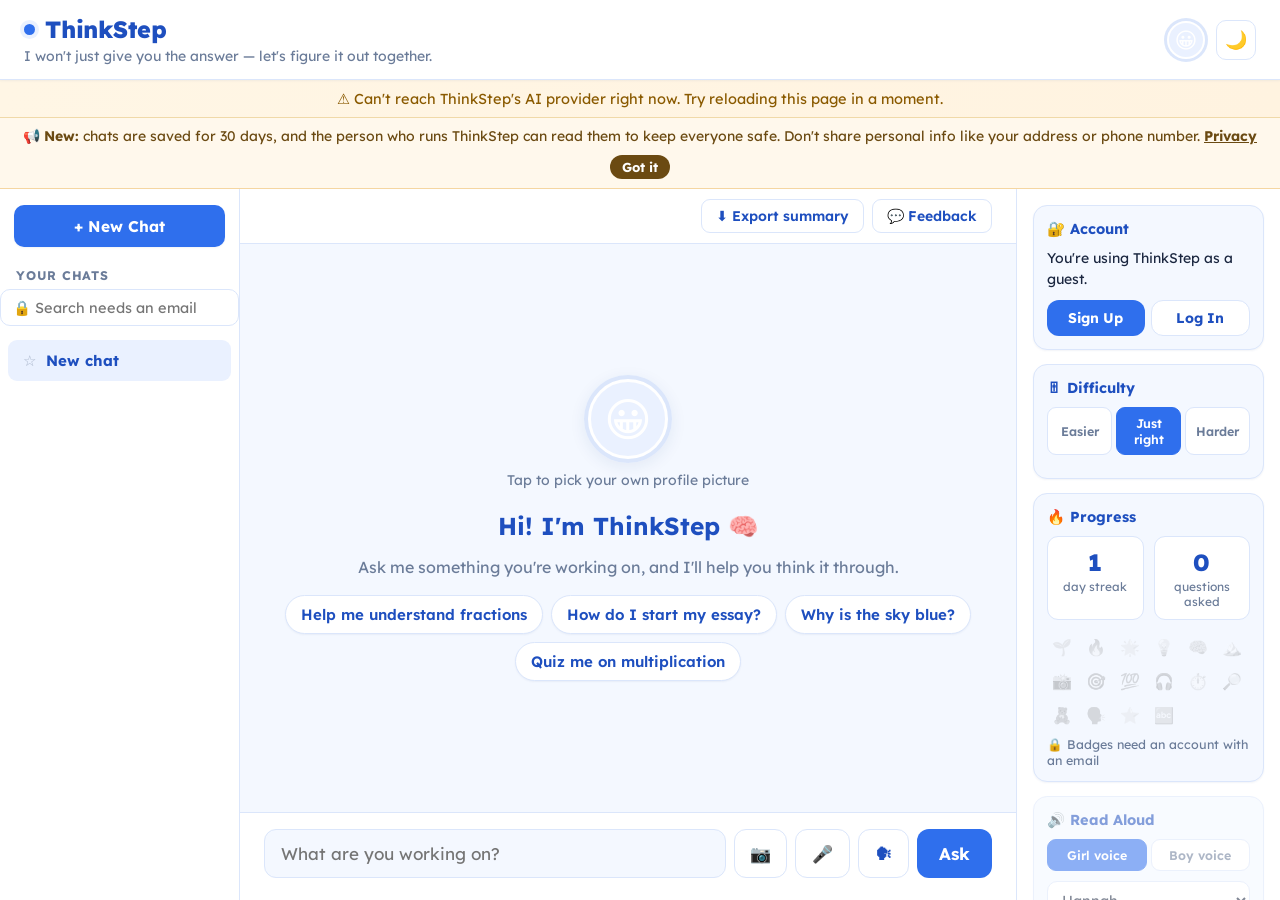
==== commit 474ee01d: "Admin chat viewer, notice, privacy and terms update" ====
--- a/static/index.html
+++ b/static/index.html
@@ -7,12 +7,6 @@
 <link rel="icon" type="image/svg+xml" href="/static/favicon.svg">
 <link rel="icon" type="image/png" href="/static/favicon.png">
 <link rel="apple-touch-icon" href="/static/apple-touch-icon.png">
-<link rel="manifest" href="/manifest.webmanifest">
-<meta name="theme-color" content="#2f6fed">
-<meta name="mobile-web-app-capable" content="yes">
-<meta name="apple-mobile-web-app-capable" content="yes">
-<meta name="apple-mobile-web-app-title" content="ThinkStep">
-<meta name="apple-mobile-web-app-status-bar-style" content="default">
 <link rel="preload" href="/static/fonts/lexend-latin-wght-normal.woff2" as="font" type="font/woff2" crossorigin>
 <link rel="stylesheet" href="/static/fonts/lexend.css">
 <script>
@@ -65,7 +59,8 @@
   .app {
     display: grid;
     grid-template-columns: 240px 1fr 264px;
-    grid-template-rows: auto auto 1fr;
+    /* header, then up to 3 banners (connection, chat notice, seasonal), then the page */
+    grid-template-rows: auto auto auto auto 1fr;
     height: 100vh;
     height: 100dvh;
   }
@@ -110,6 +105,7 @@
   }
 
   /* CONNECTION BANNER */
+  .app > .sidebar-left, .app > .chat-area, .app > .sidebar-right { grid-row: 5; }
   #connBanner {
     display: none;
     grid-column: 1 / 4;
@@ -160,6 +156,15 @@
     padding: 0 2px;
   }
   #seasonalBanner .close-banner:hover { opacity: 1; }
+  #chatNotice { display: none; grid-column: 1 / 4; align-items: center; justify-content: center; gap: 10px; flex-wrap: wrap;
+                padding: 9px 20px; font-size: 14px; text-align: center; background: #fff8ec; color: #6b4a12;
+                border-bottom: 1px solid #f5d6a1; }
+  #chatNotice.show { display: flex; animation: slideDown .2s var(--ease); }
+  #chatNotice a { color: inherit; font-weight: 700; }
+  #chatNotice button { background: #6b4a12; color: #fff; border: 0; border-radius: 999px; padding: 4px 12px;
+                       font-size: 13px; font-weight: 700; cursor: pointer; box-shadow: none; }
+  :root[data-theme="dark"] #chatNotice { background: #2a2416; color: #ead9b0; border-color: #4d4122; }
+  :root[data-theme="dark"] #chatNotice button { background: #ead9b0; color: #2a2416; }
   @keyframes slideDown {
     from { opacity: 0; transform: translateY(-6px); }
     to { opacity: 1; transform: translateY(0); }
@@ -633,6 +638,25 @@
     gap: 6px;
   }
   .feedback-card { background: linear-gradient(160deg, var(--primary-light), var(--card)); }
+  /* Quick feedback ask that pops into the chat now and then */
+  .fb-ask { align-self: center; width: min(440px, 94%); margin: 6px auto 10px; background: var(--card);
+            border: 1px solid var(--border); border-radius: var(--radius); box-shadow: var(--shadow-md);
+            padding: 14px 16px; text-align: center; position: relative; animation: msgIn .3s var(--ease); }
+  .fb-ask h4 { margin: 0 26px 8px; font-size: 16px; color: var(--primary-dark); }
+  .fb-ask .fb-x { position: absolute; top: 6px; right: 8px; background: none; border: 0; box-shadow: none;
+                  color: var(--muted); font-size: 16px; padding: 4px 8px; cursor: pointer; }
+  .fb-stars { display: flex; justify-content: center; gap: 4px; }
+  .fb-stars button { background: none; border: 0; box-shadow: none; font-size: 28px; padding: 2px 4px; cursor: pointer;
+                     filter: grayscale(1); opacity: .45; transition: transform .15s var(--ease), opacity .15s, filter .15s; }
+  .fb-stars button.on { filter: none; opacity: 1; }
+  .fb-stars button:hover { transform: scale(1.15); }
+  .fb-more { display: none; margin-top: 10px; }
+  .fb-ask.picked .fb-more { display: block; }
+  .fb-more textarea { width: 100%; box-sizing: border-box; min-height: 64px; resize: vertical; border: 1px solid var(--border);
+                      border-radius: 12px; padding: 8px 10px; font: inherit; font-size: 15px; background: var(--bg); color: var(--text); }
+  .fb-row { display: flex; gap: 8px; justify-content: center; margin-top: 8px; }
+  .fb-row .fb-skip { background: none; color: var(--muted); border: 1px solid var(--border); box-shadow: none; }
+  .fb-msg { font-size: 13.5px; color: var(--muted); margin-top: 6px; min-height: 1em; }
   .feedback-card-text {
     font-size: 13.5px;
     color: var(--muted);
@@ -1172,12 +1196,6 @@
                  color: #92400e; border: 1px solid #fcd34d; box-shadow: none; white-space: nowrap; }
   #addEmailBtn.show { display: inline-flex; align-items: center; }
   #addEmailBtn:hover { background: #fde68a; }
-  #installBtn { display: none; font-size: 13.5px; padding: 6px 11px; border-radius: 999px; background: var(--primary-light);
-                color: var(--primary-dark); border: 1px solid var(--border); box-shadow: none; white-space: nowrap; }
-  #installBtn.show { display: inline-flex; align-items: center; }
-  #installBtn:hover { border-color: var(--primary); }
-  @media (max-width: 640px) { #installBtn .install-label { display: none; } #installBtn { padding: 6px 9px; } }
-  .install-steps { margin: 8px 0 4px; padding-left: 22px; font-size: 15px; line-height: 1.8; color: var(--text); text-align: left; }
   .unlock-list { margin: 8px 0 14px; padding-left: 20px; font-size: 14.5px; line-height: 1.7; color: var(--text); }
   .lock-note { font-size: 12.5px; color: var(--muted); margin-top: 6px; }
   .feature-locked { opacity: .55; }
@@ -1325,7 +1343,6 @@
       </div>
     </div>
     <div class="model-picker">
-      <button type="button" id="installBtn" title="Put ThinkStep on your home screen like an app" aria-label="Get the ThinkStep app">📲<span class="install-label"> Get the app</span></button>
       <button type="button" id="addEmailBtn" title="Add your email to unlock every feature">📧 Add email</button>
       <button type="button" id="avatarBtn" class="avatar-btn" title="Your profile picture" aria-label="Your profile picture">😀</button>
       <button type="button" id="themeToggle" class="icon-btn" title="Night mode" aria-label="Night mode">🌙</button>
@@ -1334,6 +1351,12 @@
   </header>
 
   <div id="connBanner">⚠️ Can't reach ThinkStep's AI provider right now. Try reloading this page in a moment.</div>
+
+  <div id="chatNotice" role="status">
+    <span>📢 <b>New:</b> chats are saved for 30 days, and the person who runs ThinkStep can read them to keep everyone safe.
+      Don't share personal info like your address or phone number. <a href="/privacy" target="_blank" rel="noopener">Privacy</a></span>
+    <button type="button" id="chatNoticeOk">Got it</button>
+  </div>
 
   <div id="seasonalBanner">
     <span id="seasonalBannerText"></span>
@@ -2166,6 +2189,80 @@
 emailOverlay.addEventListener('click', (e) => { if (e.target === emailOverlay) closeEmailModal(); });
 window.addEventListener('keydown', (e) => { if (e.key === 'Escape' && emailOverlay.classList.contains('open')) closeEmailModal(); });
 // every 5 questions, an account without an email is reminded once
+/* ---------- Asking for feedback now and then ----------
+   After a few answered questions a small card pops into the chat asking how
+   ThinkStep is going (1–5 stars + an optional comment). It's sent to the
+   same place as the Feedback page. It never interrupts: it's skipped in talk
+   mode or when another box is open, it waits at least 3 days between asks,
+   and after someone sends feedback it leaves them alone for a month. */
+const FB_FIRST_AT = 4;          // first ask after the 4th answer (guests get 5)
+const FB_EVERY = 20;            // then about every 20 answers
+const FB_GAP_MS = 3 * 864e5;    // at least 3 days between asks
+const FB_AFTER_SENT_MS = 30 * 864e5;
+function maybeAskForFeedback() {
+  const n = parseInt(pGet('fbAnswers') || '0', 10) + 1;
+  pSet('fbAnswers', String(n));
+  const nextAt = parseInt(pGet('fbNextAt') || String(FB_FIRST_AT), 10);
+  if (n < nextAt || talkModeOn || document.querySelector('.fb-ask')) return;
+  if (document.querySelector('.open#emailOverlay, #uiDialog.open')) return; // another box is up
+  const now = Date.now();
+  if (now - parseInt(pGet('fbLastAsked') || '0', 10) < FB_GAP_MS) return;
+  if (now - parseInt(pGet('fbSentAt') || '0', 10) < FB_AFTER_SENT_MS) return;
+  pSet('fbLastAsked', String(now));
+  pSet('fbNextAt', String(n + FB_EVERY));
+  showFeedbackAsk();
+}
+function showFeedbackAsk() {
+  const card = document.createElement('div');
+  card.className = 'fb-ask';
+  card.setAttribute('role', 'group');
+  card.setAttribute('aria-label', 'Quick feedback');
+  card.innerHTML = `<button type="button" class="fb-x" title="Not now" aria-label="Not now">✕</button>
+    <h4>💬 How is ThinkStep helping you?</h4>
+    <div class="fb-stars">${[1, 2, 3, 4, 5].map(i =>
+      `<button type="button" data-stars="${i}" aria-label="${i} star${i > 1 ? 's' : ''}">⭐</button>`).join('')}</div>
+    <div class="fb-more">
+      <textarea maxlength="1000" placeholder="Anything we could make better? (optional)"></textarea>
+      <div class="fb-row"><button type="button" class="fb-send">Send</button>
+        <button type="button" class="fb-skip">Not now</button></div>
+    </div>
+    <div class="fb-msg" aria-live="polite"></div>`;
+  let stars = 0;
+  const msg = card.querySelector('.fb-msg');
+  card.querySelectorAll('.fb-stars button').forEach(b => b.addEventListener('click', () => {
+    stars = +b.dataset.stars;
+    card.querySelectorAll('.fb-stars button').forEach(x => x.classList.toggle('on', +x.dataset.stars <= stars));
+    card.classList.add('picked');
+    card.querySelector('textarea').focus();
+  }));
+  const close = () => card.remove();
+  card.querySelector('.fb-x').addEventListener('click', close);
+  card.querySelector('.fb-skip').addEventListener('click', close);
+  card.querySelector('.fb-send').addEventListener('click', async (e) => {
+    const btn = e.currentTarget;
+    if (!stars || btn.disabled) return;
+    btn.disabled = true;
+    msg.textContent = 'Sending…';
+    const first = currentUser && currentUser.name ? currentUser.name.trim().split(/\s+/)[0] : '';
+    const text = card.querySelector('textarea').value.trim();
+    try {
+      const res = await fetch('/api/feedback', { method: 'POST', headers: { 'Content-Type': 'application/json' },
+        body: JSON.stringify({ name: (first || 'A ThinkStep student').slice(0, 100), stars,
+                               review: text || '(Quick rating from the chat — no comment)' }) });
+      const r = await res.json().catch(() => ({}));
+      if (!res.ok) throw new Error(r.error || 'Something went wrong — try again later.');
+      pSet('fbSentAt', String(Date.now()));
+      card.innerHTML = '<h4 style="margin:4px 0;">Thank you! 💙</h4><div class="fb-msg">Your feedback helps make ThinkStep better.</div>';
+      setTimeout(() => card.remove(), 4000);
+    } catch (err) {
+      msg.textContent = err.message;
+      btn.disabled = false;
+    }
+  });
+  chat.appendChild(card);
+  scrollToBottom(true);
+}
+
 function maybeNudgeForEmail() {
   if (!currentUser || !currentUser.needsEmail) return;
   const n = parseInt(pGet('noEmailQuestions') || '0', 10) + 1;
@@ -2804,44 +2901,25 @@
 uiDialogEl.addEventListener('click', (e) => { if (e.target === uiDialogEl && uiDialogEl._cancel) uiDialogEl._cancel(); });
 window.addEventListener('keydown', (e) => { if (e.key === 'Escape' && uiDialogEl.classList.contains('open') && uiDialogEl._cancel) uiDialogEl._cancel(); });
 
-/* ---------- Get the app (install to home screen) ----------
-   Free "app" without an app store: phones and computers can put ThinkStep
-   on the home screen, where it opens full-screen like a real app.
-   - Android / Chrome / Edge: the browser hands us an install prompt.
-   - iPhone / iPad: Apple has no prompt, so we show the 3 taps to do it.
-   The button hides itself once ThinkStep is already installed. */
-const installBtn = document.getElementById('installBtn');
-let installPrompt = null;
-const isInstalled = () =>
-  (window.matchMedia && matchMedia('(display-mode: standalone)').matches) || navigator.standalone === true;
-const isIOS = () => /iphone|ipad|ipod/i.test(navigator.userAgent) ||
-  (navigator.platform === 'MacIntel' && navigator.maxTouchPoints > 1); // iPads say they're Macs
-function updateInstallBtn() {
-  installBtn.classList.toggle('show', !isInstalled() && (!!installPrompt || isIOS()));
-}
-window.addEventListener('beforeinstallprompt', (e) => {
-  e.preventDefault();          // we show our own button instead of the browser's mini-bar
-  installPrompt = e;
-  updateInstallBtn();
-});
-window.addEventListener('appinstalled', () => { installPrompt = null; updateInstallBtn(); });
-installBtn.addEventListener('click', async () => {
-  if (installPrompt) {
-    const p = installPrompt;
-    installPrompt = null;      // a prompt can only be used once
-    try { p.prompt(); await p.userChoice; } catch {}
-    updateInstallBtn();
-    return;
-  }
-  if (isIOS()) {
-    uiAlert('Put ThinkStep on your home screen',
-      'In Safari, tap the Share button (the square with an arrow ↑) at the bottom or top of the screen. ' +
-      'Scroll down and tap "Add to Home Screen", then tap "Add". ThinkStep will open like a real app!', '📲');
-  }
-});
-updateInstallBtn();
-if ('serviceWorker' in navigator && location.protocol !== 'file:') {
-  window.addEventListener('load', () => navigator.serviceWorker.register('/sw.js').catch(() => {}));
+/* Tell everyone (once) that chats are now saved and can be read by the
+   operator — it's also on the Privacy page. "Got it" hides it on this device. */
+(function chatNotice() {
+  const el = document.getElementById('chatNotice');
+  let seen = false;
+  try { seen = localStorage.getItem('thinkstep_chat_notice_v1') === '1'; } catch {}
+  if (!seen) el.classList.add('show');
+  document.getElementById('chatNoticeOk').addEventListener('click', () => {
+    el.classList.remove('show');
+    try { localStorage.setItem('thinkstep_chat_notice_v1', '1'); } catch {}
+  });
+})();
+
+/* The "Get the app" feature was removed. Anyone who already had its helper
+   (service worker) gets it switched off here, so nothing is left behind. */
+if ('serviceWorker' in navigator) {
+  navigator.serviceWorker.getRegistrations()
+    .then((regs) => regs.forEach((r) => r.unregister()))
+    .catch(() => {});
 }
 
 /* ---------- Delete account ---------- */
@@ -4070,6 +4148,7 @@
       if (checkWork) earnBadge('checker');
       if (opts.simple) earnBadge('simple');
       maybeNudgeForEmail();
+      maybeAskForFeedback();
       if (!currentUser) refreshGuestStatus(); // keep the "X free questions left" count live
     } else {
       // Nothing was really answered: take the question back out of the saved
